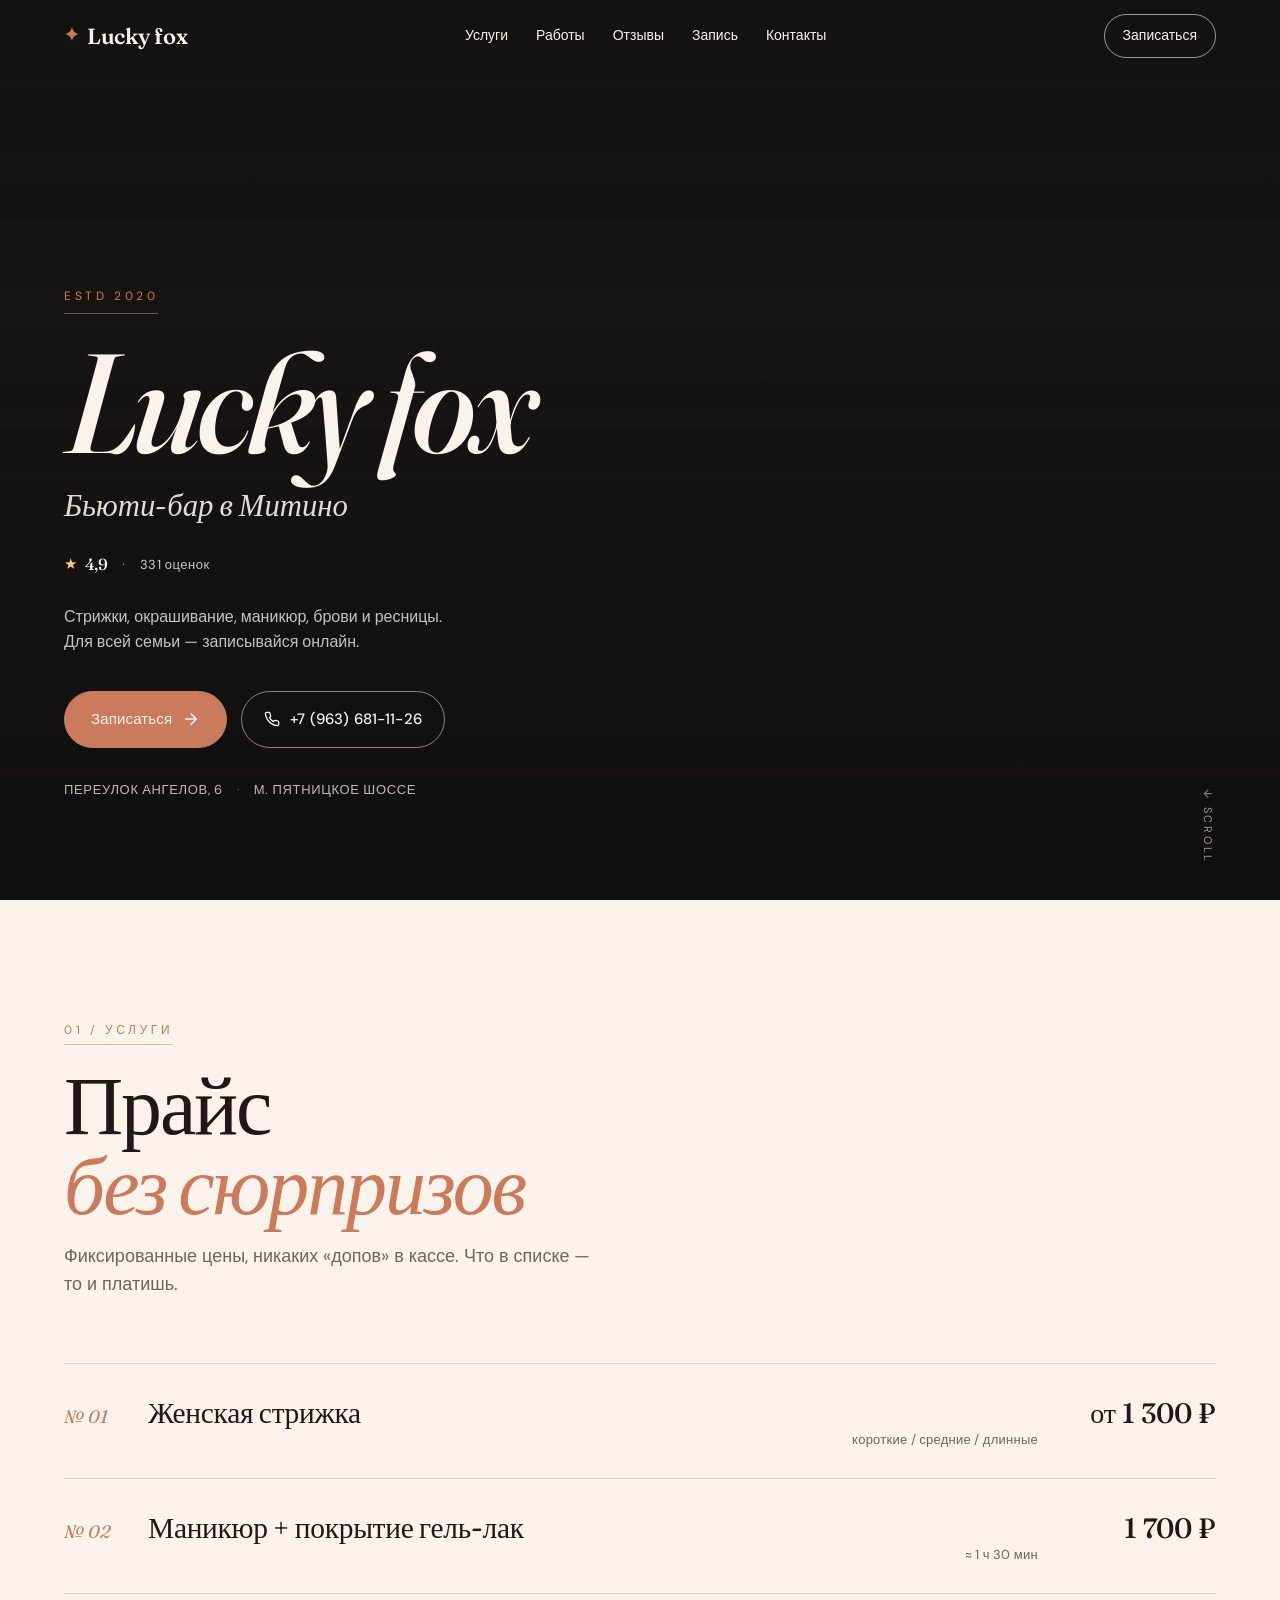
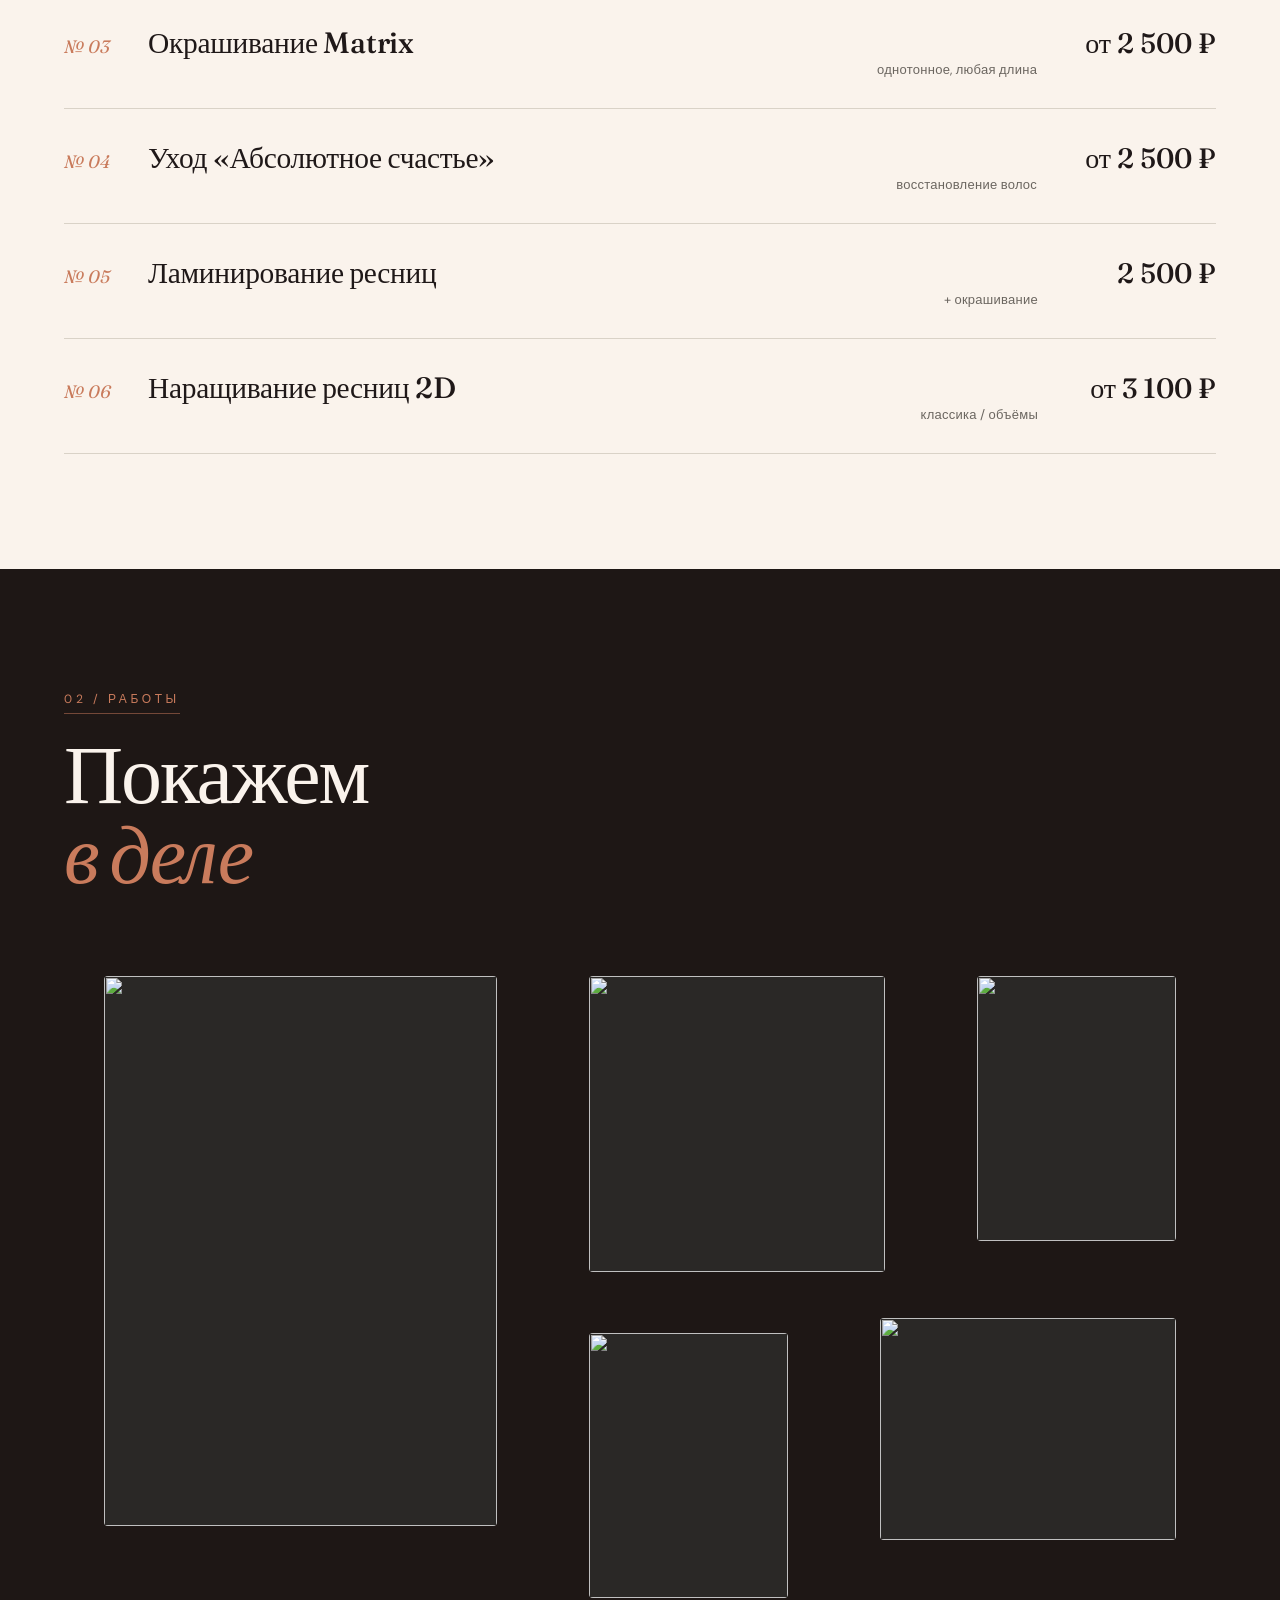
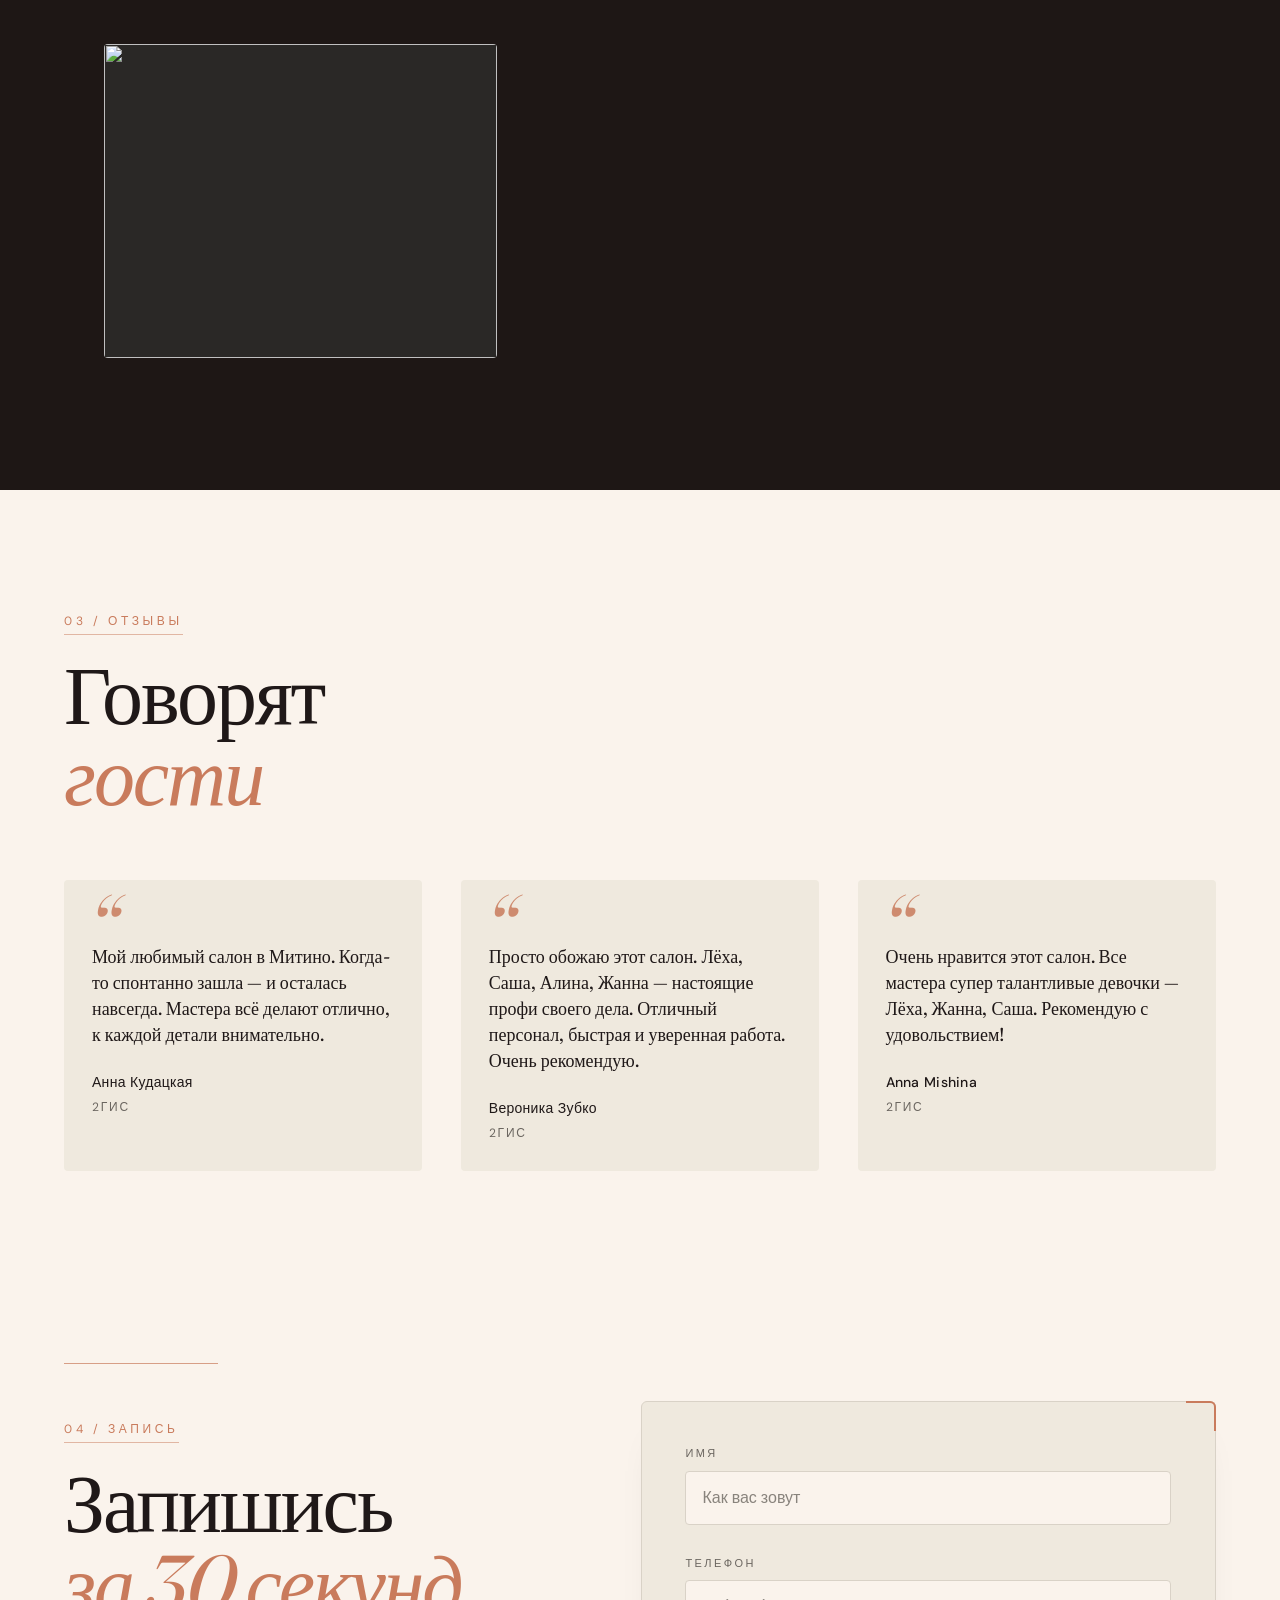
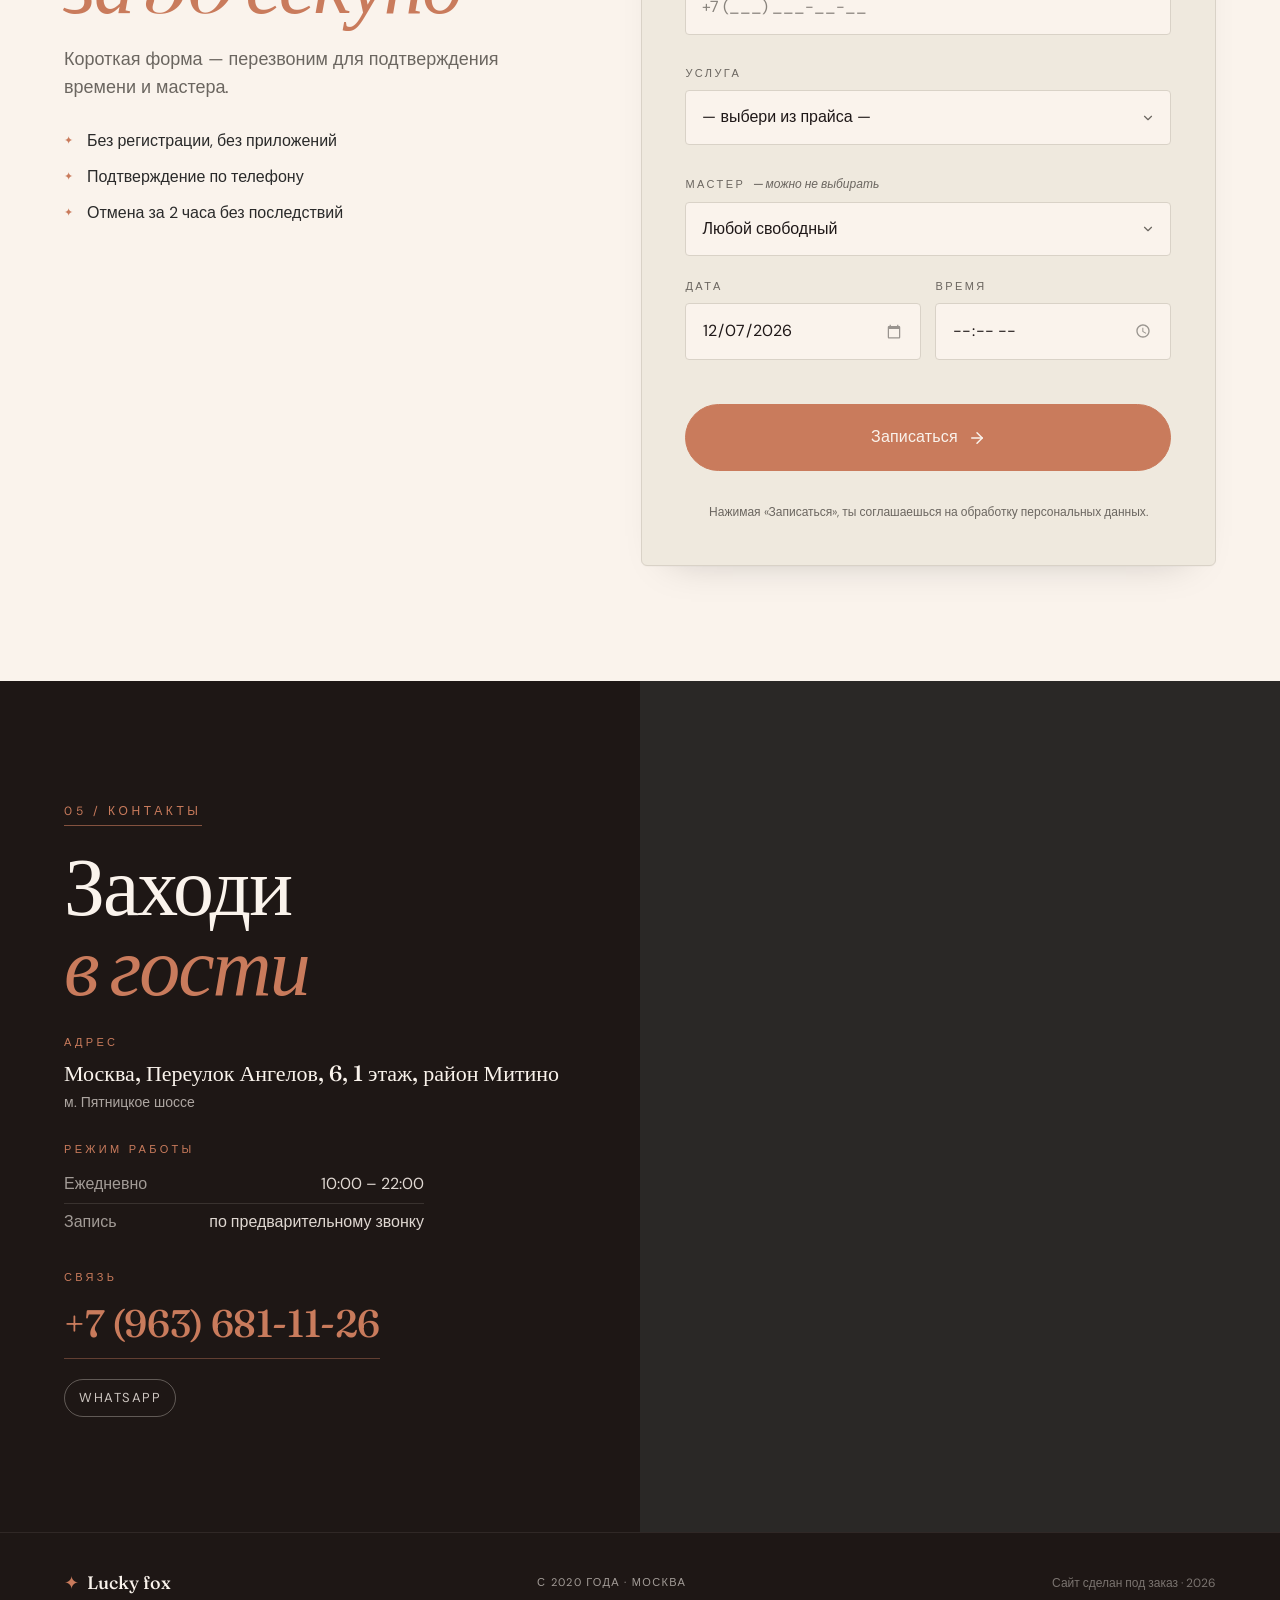
==== lucky-fox.html @ fea544dd "Fix iOS: equal date/time field height (min-height 52px); pulse glow breathes (smaller scale + vertic" ====
<!DOCTYPE html>
<html lang="ru">
<head>
  <meta charset="UTF-8" />
  <meta name="viewport" content="width=device-width, initial-scale=1, viewport-fit=cover" />
  <title data-bind="title">Барбершоп</title>
  <meta name="description" content="" data-bind="meta_description" />
  <meta name="theme-color" content="#1E1715" />

  <link rel="preconnect" href="https://fonts.googleapis.com" />
  <link rel="preconnect" href="https://fonts.gstatic.com" crossorigin />
  <link
    href="https://fonts.googleapis.com/css2?family=Fraunces:opsz,wght@9..144,400;9..144,500;9..144,600;9..144,700&family=DM+Sans:opsz,wght@9..40,400;9..40,500;9..40,600&display=swap"
    rel="stylesheet"
  />
  <style>
/* ============================================================
   ТОПОР · Барбершоп — Editorial Minimalism
   Шрифты: Fraunces (display, variable serif) + DM Sans (body)
   Все настраиваемые значения — в :root и инжектятся из config.js
   ============================================================ */

:root {
  /* Цвета (переопределяются из config.js через JS) */
  --accent: #B8835A;
  --accent-dark: #8E5F3E;
  --ink: #0F0F0F;
  --ink-soft: #2A2A2A;
  --muted: #6B6660;
  --line: #D9D2C7;
  --paper: #F5F1EB;
  --paper-soft: #EFE9DE;
  --paper-dark: #1A1A1A;
  --paper-dark-soft: #2A2826;

  /* Типографика — расширенный fallback, если Fraunces не загрузится (например, на iOS) */
  --display: "Fraunces", "Iowan Old Style", "Cormorant Garamond", "Hoefler Text", "Georgia", "Times New Roman", serif;
  --body: "DM Sans", -apple-system, BlinkMacSystemFont, "Segoe UI", sans-serif;

  /* Ритм */
  --section-px: clamp(20px, 5vw, 96px);
  --section-py: clamp(64px, 9vw, 140px);
  --max-w: 1320px;
}

* { box-sizing: border-box; }
html { scroll-behavior: smooth; }
body {
  margin: 0;
  font-family: var(--body);
  font-size: 17px;
  line-height: 1.55;
  color: var(--ink);
  /* Тёмный фон под всем сайтом — чтобы iOS safe-area сверху/снизу не была белой */
  background: var(--paper-dark);
  -webkit-font-smoothing: antialiased;
  text-rendering: optimizeLegibility;
}
img { max-width: 100%; display: block; }
a { color: inherit; text-decoration: none; }
button { font: inherit; cursor: pointer; }

/* ===== TOPBAR ===== */
.topbar {
  position: fixed; top: 0; left: 0; right: 0; z-index: 50;
  padding-top: max(14px, env(safe-area-inset-top));
  padding-bottom: 14px;
  padding-left: var(--section-px); padding-right: var(--section-px);
  display: flex; align-items: center; justify-content: space-between;
  /* Прозрачный над hero — фон появляется только при скролле */
  background: transparent;
  border-bottom: 1px solid transparent;
  transition: background .25s, border-color .2s, padding .2s, backdrop-filter .25s;
}
.topbar.is-scrolled {
  background: color-mix(in srgb, var(--paper) 92%, transparent);
  backdrop-filter: blur(12px);
  -webkit-backdrop-filter: blur(12px);
  border-bottom-color: var(--line);
  padding-top: max(10px, env(safe-area-inset-top));
  padding-bottom: 10px;
}
/* Над hero (когда topbar прозрачный) текст белый, чтобы читался на фото */
.topbar:not(.is-scrolled) .topbar__brand,
.topbar:not(.is-scrolled) .topbar__nav a { color: var(--paper); }
.topbar:not(.is-scrolled) .topbar__cta {
  color: var(--paper);
  border-color: color-mix(in srgb, var(--paper) 60%, transparent);
}
.topbar:not(.is-scrolled) .topbar__cta:hover {
  background: var(--paper); color: var(--ink); border-color: var(--paper);
}
.topbar__brand {
  display: inline-flex; align-items: center; gap: 8px;
  font-family: var(--display); font-weight: 600; font-size: 22px;
  letter-spacing: -.01em;
}
.topbar__mark { color: var(--accent); font-size: 18px; transform: translateY(-1px); }
.topbar__nav { display: flex; gap: 28px; font-size: 14px; }
.topbar__nav a {
  position: relative; padding: 6px 0;
  color: var(--ink-soft); transition: color .15s;
}
.topbar__nav a:hover { color: var(--accent); }
.topbar__cta {
  padding: 10px 18px;
  border: 1px solid var(--ink);
  border-radius: 999px;
  font-size: 14px; font-weight: 500;
  transition: background .15s, color .15s;
}
.topbar__cta:hover { background: var(--ink); color: var(--paper); }

@media (max-width: 820px) {
  .topbar { padding: 10px 16px; }
  .topbar__nav { display: none; }
  .topbar__brand { font-size: 18px; }
  .topbar__cta { padding: 8px 14px; font-size: 13px; }
}

/* ===== HERO ===== */
.hero {
  position: relative; min-height: 100vh;
  display: flex; align-items: flex-end;
  padding: 120px var(--section-px) clamp(60px, 8vw, 100px);
  color: var(--paper); overflow: hidden;
}
.hero__media {
  position: absolute; inset: 0;
  background-size: cover; background-position: center;
  transform: scale(1.05);
  animation: heroZoom 18s ease-out forwards;
}
@keyframes heroZoom { to { transform: scale(1); } }
.hero__veil {
  position: absolute; inset: 0;
  background: linear-gradient(
    180deg,
    rgba(15,15,15,.62) 0%,
    rgba(15,15,15,.42) 35%,
    rgba(15,15,15,.95) 100%
  );
}
.hero__inner {
  position: relative;
  max-width: 880px;
  width: 100%;
}
.hero__est {
  display: inline-block;
  font-size: 12px; letter-spacing: .3em; text-transform: uppercase;
  color: var(--accent);
  padding-bottom: 8px;
  border-bottom: 1px solid color-mix(in srgb, var(--accent) 60%, transparent);
  margin-bottom: 24px;
  animation: fadeUp .8s .1s both;
}
.hero__title {
  font-family: var(--display);
  font-weight: 500;
  font-size: clamp(56px, 11vw, 168px);
  line-height: .92;
  letter-spacing: -.035em;
  margin: 0 0 18px;
  animation: fadeUp .9s .25s both;
}
.hero__title-name { font-style: italic; }
.hero__tagline {
  font-family: var(--display);
  font-size: clamp(22px, 2.4vw, 32px);
  font-weight: 400;
  font-style: italic;
  margin: 0 0 28px;
  line-height: 1.25;
  max-width: 660px;
  color: color-mix(in srgb, var(--paper) 90%, transparent);
  animation: fadeUp .9s .4s both;
}
.hero__trust {
  display: flex; flex-wrap: wrap; align-items: center;
  gap: 14px;
  margin: 0 0 28px;
  font-size: 13px;
  letter-spacing: .04em;
  color: color-mix(in srgb, var(--paper) 80%, transparent);
  animation: fadeUp .9s .5s both;
}
.hero__trust:empty { display: none; }
.hero__trust-rating {
  display: inline-flex; align-items: center; gap: 7px;
  color: var(--paper);
}
.hero__trust-star { color: #F5C76E; font-size: 15px; line-height: 1; }
.hero__trust-rating strong {
  font-family: var(--display); font-weight: 500;
  font-size: 16px; letter-spacing: -.01em;
}
.hero__trust-sep {
  color: color-mix(in srgb, var(--accent) 75%, var(--paper));
  font-size: 14px;
  opacity: .8;
  user-select: none;
}
.hero__trust-award {
  display: inline-flex; align-items: center; gap: 6px;
  font-style: italic;
  color: color-mix(in srgb, var(--accent) 80%, var(--paper));
}
.hero__trust-award::before {
  content: "✦";
  color: var(--accent);
  font-size: 10px;
  font-style: normal;
}
.hero__offer {
  font-size: 16px;
  max-width: 540px;
  margin: 0 0 36px;
  white-space: pre-line;
  color: color-mix(in srgb, var(--paper) 78%, transparent);
  animation: fadeUp .9s .55s both;
}
.hero__cta-row {
  display: flex; flex-wrap: wrap; gap: 14px;
  margin-bottom: 32px;
  animation: fadeUp .9s .7s both;
}
.hero__address {
  font-size: 13px;
  letter-spacing: .05em;
  text-transform: uppercase;
  color: color-mix(in srgb, var(--paper) 75%, transparent);
  animation: fadeUp .9s .85s both;
}
.hero__address .dot { margin: 0 10px; opacity: .5; }
.hero__scroll {
  position: absolute;
  right: var(--section-px); bottom: clamp(20px, 4vw, 36px);
  font-size: 11px; letter-spacing: .25em; text-transform: uppercase;
  color: color-mix(in srgb, var(--paper) 60%, transparent);
  writing-mode: vertical-rl;
  animation: fadeUp 1s 1s both, bounce 2.6s 2s ease-in-out infinite;
}
@keyframes fadeUp { from { opacity: 0; transform: translateY(24px); } to { opacity: 1; transform: none; } }
@keyframes bounce { 0%, 100% { transform: translateY(0); } 50% { transform: translateY(8px); } }

@media (max-width: 600px) {
  .hero { min-height: 94vh; padding-bottom: 80px; }
  .hero__scroll { display: none; }
  .hero__address { font-size: 12px; }
  .hero__cta-row { width: 100%; }
}

/* ===== BUTTONS ===== */
.btn {
  display: inline-flex; align-items: center; gap: 10px;
  padding: 16px 26px;
  border-radius: 999px;
  font-size: 15px; font-weight: 500;
  letter-spacing: .01em;
  transition: transform .15s, background .15s, color .15s, border-color .15s;
}
.btn:active { transform: translateY(1px); }
.btn--solid {
  background: var(--accent); color: var(--paper);
  border: 1px solid var(--accent);
}
.btn--solid:hover { background: var(--accent-dark); border-color: var(--accent-dark); }
.btn--solid .btn__phone {
  font-family: var(--display); font-weight: 500; font-size: 16px;
  opacity: .85;
}
.btn--ghost {
  background: transparent; color: var(--paper);
  border: 1px solid color-mix(in srgb, var(--paper) 50%, transparent);
}
.btn--ghost:hover {
  border-color: var(--paper);
  background: color-mix(in srgb, var(--paper) 10%, transparent);
}
.btn--ghost-dark {
  background: transparent; color: var(--ink);
  border: 1px solid var(--ink);
}
.btn--ghost-dark:hover { background: var(--ink); color: var(--paper); }
.btn--with-arrow .btn__arrow { transition: transform .25s cubic-bezier(.5,.05,.2,1); }
.btn--with-arrow:hover .btn__arrow { transform: translateX(4px); }
.btn--with-icon { padding: 14px 22px; }
.btn--book {
  padding: 20px 32px;
  font-size: 16px;
  width: 100%;
  justify-content: center;
}
.btn--book .btn__spinner { display: none; animation: spin 1s linear infinite; }
.btn--book.is-loading { pointer-events: none; opacity: .85; }
.btn--book.is-loading .btn__label,
.btn--book.is-loading .btn__arrow { display: none; }
.btn--book.is-loading .btn__spinner { display: inline-block; }
@keyframes spin { to { transform: rotate(360deg); } }

/* ===== SECTIONS ===== */
.section {
  padding: var(--section-py) var(--section-px);
  position: relative;
}
.section--paper { background: var(--paper); color: var(--ink); }
.section--dark { background: var(--paper-dark); color: var(--paper); }
.section__head { max-width: var(--max-w); margin: 0 auto clamp(40px, 5vw, 72px); }
.section__head--inverse { color: var(--paper); }
.eyebrow {
  display: inline-block;
  font-size: 12px; letter-spacing: .3em; text-transform: uppercase;
  color: var(--accent); margin-bottom: 20px;
  padding-bottom: 4px;
  border-bottom: 1px solid color-mix(in srgb, var(--accent) 50%, transparent);
}
.eyebrow--inverse { color: var(--accent); border-bottom-color: color-mix(in srgb, var(--accent) 60%, transparent); }
.section__title {
  font-family: var(--display);
  font-weight: 500;
  font-size: clamp(42px, 6.4vw, 96px);
  line-height: .98;
  letter-spacing: -.025em;
  margin: 0 0 18px;
  max-width: 900px;
}
.section__title em { font-style: italic; color: var(--accent); font-weight: 400; }
.section__title--inverse em { color: var(--accent); }
.section__lede {
  font-size: 18px;
  max-width: 540px;
  color: var(--muted);
  margin: 0;
}

/* ===== SERVICES ===== */
.services {
  list-style: none; padding: 0; margin: 0 auto;
  max-width: var(--max-w);
  border-top: 1px solid var(--line);
}
.services__item {
  display: grid;
  grid-template-columns: 60px 1fr auto auto;
  gap: 24px;
  align-items: baseline;
  padding: 28px 0;
  border-bottom: 1px solid var(--line);
  transition: padding .25s, background .25s;
}
.services__item:hover { padding-left: 12px; padding-right: 12px; background: var(--paper-soft); }
.services__num {
  font-family: var(--display);
  font-style: italic;
  font-size: 18px;
  color: var(--accent);
}
.services__title {
  font-family: var(--display);
  font-size: clamp(22px, 2.3vw, 30px);
  font-weight: 500;
  letter-spacing: -.01em;
  line-height: 1.15;
}
.services__note {
  font-size: 13px;
  color: var(--muted);
  letter-spacing: .02em;
  text-align: right;
}
.services__price {
  font-family: var(--display);
  font-size: clamp(20px, 2.2vw, 28px);
  font-weight: 500;
  color: var(--ink);
  white-space: nowrap;
  min-width: 130px;
  text-align: right;
}

@media (max-width: 700px) {
  .services__item {
    grid-template-columns: 32px 1fr;
    gap: 12px;
    padding: 22px 0;
  }
  .services__item:hover { padding-left: 0; padding-right: 0; background: transparent; }
  .services__title { font-size: 19px; grid-column: 2; }
  .services__num { font-size: 14px; align-self: start; padding-top: 4px; }
  .services__price { grid-column: 2; text-align: left; font-size: 18px; min-width: 0; margin-top: 4px; }
  .services__note { grid-column: 2; text-align: left; }
}

/* ===== GALLERY ===== */
.gallery {
  max-width: var(--max-w); margin: 0 auto;
  display: grid;
  grid-template-columns: repeat(12, 1fr);
  gap: 12px;
  align-items: start;
}
.gallery__item {
  position: relative;
  overflow: hidden;
  border-radius: 4px;
  background: var(--paper-dark-soft);
  aspect-ratio: 4 / 5;
}
/* Асимметричный паттерн для первых 6: */
.gallery__item:nth-child(1) { grid-column: span 5; grid-row: span 2; aspect-ratio: 5 / 7; }
.gallery__item:nth-child(2) { grid-column: span 4; aspect-ratio: 1 / 1; }
.gallery__item:nth-child(3) { grid-column: span 3; aspect-ratio: 3 / 4; }
.gallery__item:nth-child(4) { grid-column: span 3; aspect-ratio: 3 / 4; margin-top: 32px; }
.gallery__item:nth-child(5) { grid-column: span 4; aspect-ratio: 4 / 3; }
.gallery__item:nth-child(6) { grid-column: span 5; aspect-ratio: 5 / 4; }
.gallery__item:nth-child(n+7) { grid-column: span 4; }
.gallery__img {
  width: 100%; height: 100%;
  object-fit: cover;
  transition: transform .8s cubic-bezier(.16,.84,.44,1);
  filter: saturate(.92);
}
.gallery__item:hover .gallery__img { transform: scale(1.04); }
@media (max-width: 820px) {
  .gallery { grid-template-columns: repeat(2, 1fr); gap: 10px; }
  .gallery__item,
  .gallery__item:nth-child(n+7) { grid-column: span 1; grid-row: auto; margin-top: 0; aspect-ratio: 4 / 5; }
  /* Намеренный «масонри-ритм» — разные пропорции и небольшие сдвиги, чтобы плитка не была линейкой */
  .gallery__item:nth-child(1) { grid-column: 1 / -1; aspect-ratio: 5 / 4; }
  .gallery__item:nth-child(2) { aspect-ratio: 3 / 4; }
  .gallery__item:nth-child(3) { aspect-ratio: 1 / 1; margin-top: 24px; }
  .gallery__item:nth-child(4) { aspect-ratio: 5 / 6; }
  .gallery__item:nth-child(5) { aspect-ratio: 4 / 5; margin-top: 18px; }
  .gallery__item:nth-child(6) { aspect-ratio: 3 / 4; }
}

/* ===== REVIEWS ===== */
.reviews {
  max-width: var(--max-w); margin: 0 auto;
  display: grid;
  grid-template-columns: repeat(3, 1fr);
  gap: clamp(20px, 3vw, 48px);
}
.review {
  position: relative;
  padding: 32px 28px 28px;
  background: var(--paper-soft);
  border-radius: 4px;
}
.review__mark {
  font-family: var(--display);
  font-style: italic;
  font-size: 92px;
  color: var(--accent);
  line-height: .5;
  position: absolute;
  top: 28px; left: 22px;
  opacity: .85;
}
.review__text {
  font-family: var(--display);
  font-size: 18px;
  font-weight: 400;
  line-height: 1.45;
  color: var(--ink);
  margin: 32px 0 24px;
  position: relative;
}
.review__author {
  font-size: 14px;
  font-weight: 500;
  letter-spacing: .02em;
}
.review__source {
  font-size: 12px;
  letter-spacing: .15em;
  text-transform: uppercase;
  color: var(--muted);
  margin-top: 4px;
}
@media (max-width: 820px) { .reviews { grid-template-columns: 1fr; } }

/* ===== MASTERS ===== */
.masters {
  max-width: var(--max-w); margin: 0 auto;
  display: grid;
  grid-template-columns: repeat(3, 1fr);
  gap: clamp(20px, 3vw, 56px);
}
.master__photo-wrap {
  aspect-ratio: 3 / 4;
  overflow: hidden;
  margin-bottom: 18px;
  background: var(--paper-soft);
  border-radius: 4px;
}
.master__photo {
  width: 100%; height: 100%; object-fit: cover;
  filter: grayscale(.15) saturate(.95);
  transition: transform .8s cubic-bezier(.16,.84,.44,1), filter .4s;
}
.master:hover .master__photo { transform: scale(1.03); filter: grayscale(0) saturate(1); }
.master__name {
  font-family: var(--display);
  font-size: 24px; font-weight: 500;
  letter-spacing: -.01em;
  margin: 0 0 4px;
}
.master__role {
  font-size: 13px;
  letter-spacing: .12em;
  text-transform: uppercase;
  color: var(--muted);
}
@media (max-width: 820px) { .masters { grid-template-columns: repeat(2, 1fr); } }
@media (max-width: 480px) { .masters { grid-template-columns: 1fr; } }

/* ===== CONTACTS ===== */
.section--contacts { padding: 0; }
.contacts {
  display: grid;
  grid-template-columns: 1fr 1fr;
  min-height: 640px;
}
.contacts__col--info {
  padding: var(--section-py) var(--section-px);
}
.contacts__col--map {
  background: var(--paper-dark-soft);
  position: relative;
  min-height: 480px;
}
.contacts__block { margin-top: 28px; }
.contacts__label {
  font-size: 11px; letter-spacing: .3em; text-transform: uppercase;
  color: var(--accent); margin-bottom: 8px;
}
.contacts__value {
  font-family: var(--display);
  font-size: 22px; font-weight: 500;
  line-height: 1.3;
  color: var(--paper);
}
.contacts__sub { font-size: 14px; color: color-mix(in srgb, var(--paper) 65%, transparent); margin-top: 4px; }
.contacts__phone {
  display: inline-block;
  font-family: var(--display);
  font-size: clamp(28px, 3vw, 40px);
  font-weight: 500;
  color: var(--accent);
  letter-spacing: -.01em;
  border-bottom: 1px solid color-mix(in srgb, var(--accent) 40%, transparent);
  padding-bottom: 4px;
  transition: color .15s, border-color .15s;
}
.contacts__phone:hover { color: var(--paper); border-color: var(--paper); }
.contacts__socials { display: flex; gap: 16px; margin-top: 20px; }
.contacts__socials a {
  font-size: 13px;
  letter-spacing: .12em;
  text-transform: uppercase;
  color: color-mix(in srgb, var(--paper) 80%, transparent);
  padding: 8px 14px;
  border: 1px solid color-mix(in srgb, var(--paper) 30%, transparent);
  border-radius: 999px;
  transition: border-color .15s, color .15s;
}
.contacts__socials a:hover { color: var(--paper); border-color: var(--paper); }
.hours { list-style: none; padding: 0; margin: 0; }
.hours li {
  display: flex; justify-content: space-between;
  padding: 6px 0;
  font-size: 16px;
  color: color-mix(in srgb, var(--paper) 88%, transparent);
  border-bottom: 1px solid color-mix(in srgb, var(--paper) 12%, transparent);
  max-width: 360px;
}
.hours li:last-child { border-bottom: none; }
.hours span:first-child { color: color-mix(in srgb, var(--paper) 60%, transparent); }

.map { width: 100%; height: 100%; min-height: 480px; }
.map iframe { width: 100%; height: 100%; border: 0; display: block; }

@media (max-width: 900px) {
  .contacts { grid-template-columns: 1fr; }
  .contacts__col--map { min-height: 340px; order: 2; }
  .map { min-height: 340px; }
}

/* ===== FOOTER ===== */
.footer {
  padding: 36px var(--section-px);
  background: var(--paper-dark);
  color: color-mix(in srgb, var(--paper) 60%, transparent);
  display: flex; flex-wrap: wrap; align-items: center; justify-content: space-between;
  gap: 16px;
  font-size: 13px;
  border-top: 1px solid color-mix(in srgb, var(--paper) 8%, transparent);
}
.footer__brand {
  font-family: var(--display);
  font-size: 18px; font-weight: 500;
  color: var(--paper);
  display: inline-flex; gap: 8px;
}
.footer__mark { color: var(--accent); }
.footer__est { letter-spacing: .12em; text-transform: uppercase; font-size: 11px; }
.footer__signature { font-size: 12px; opacity: .7; }

/* ============================================================
   ===== SECTION: BOOKING (форма записи) ======================
   ============================================================ */
.section--booking { background: var(--paper); position: relative; }
.section--booking::before {
  /* Тонкая декоративная линия сверху, отделяющая от мастеров */
  content: "";
  display: block;
  height: 1px;
  width: clamp(80px, 12vw, 160px);
  background: var(--accent);
  position: absolute;
  top: clamp(40px, 6vw, 80px);
  left: var(--section-px);
  opacity: .7;
}

.booking {
  max-width: var(--max-w);
  margin: 0 auto;
  display: grid;
  grid-template-columns: 1fr 1.15fr;
  gap: clamp(40px, 6vw, 96px);
  align-items: start;
  position: relative;
}

.booking__head { padding-top: clamp(8px, 1vw, 16px); }
.booking__head .eyebrow { margin-bottom: 20px; }
.booking__head .section__title { margin-bottom: 22px; }
.booking__head .section__lede { margin-bottom: 28px; }

.booking__points {
  list-style: none; padding: 0; margin: 0;
  display: flex; flex-direction: column;
  gap: 14px;
}
.booking__points li {
  display: flex; align-items: baseline;
  gap: 14px;
  font-size: 16px;
  color: var(--ink-soft);
  line-height: 1.4;
}
.booking__bullet {
  color: var(--accent);
  font-size: 11px;
  transform: translateY(-2px);
}

/* ===== Карточка формы ===== */
.booking__form {
  background: var(--paper-soft);
  border: 1px solid var(--line);
  border-radius: 6px;
  padding: clamp(28px, 3.4vw, 48px);
  display: flex; flex-direction: column;
  gap: 22px;
  position: relative;
  box-shadow: 0 1px 0 rgba(0,0,0,.02), 0 20px 40px -30px rgba(15,15,15,.25);
}
.booking__form[hidden], .booking__success[hidden] { display: none !important; }
/* декоративный «угол» в верхнем правом — едва заметный editorial-штрих */
.booking__form::before {
  content: "";
  position: absolute;
  top: -1px; right: -1px;
  width: 28px; height: 28px;
  border-top: 2px solid var(--accent);
  border-right: 2px solid var(--accent);
  border-top-right-radius: 6px;
  pointer-events: none;
}

/* ===== Поля ===== */
.field { display: flex; flex-direction: column; gap: 8px; }
.field__label {
  font-size: 11px;
  letter-spacing: .22em;
  text-transform: uppercase;
  color: var(--muted);
  font-weight: 500;
}
.field__opt {
  text-transform: none;
  letter-spacing: 0;
  font-style: italic;
  color: var(--muted);
  font-size: 12px;
  margin-left: 2px;
}
.field__input {
  font: inherit;
  font-family: var(--body);
  font-size: 16px;
  color: var(--ink);
  background: var(--paper);
  border: 1px solid var(--line);
  border-radius: 4px;
  padding: 14px 16px;
  width: 100%;
  /* Фикс iOS Safari: пустой <input type="time"> схлопывается по высоте,
     из-за чего ячейки «Дата» и «Время» оказываются разной высоты.
     Жёстко уравниваем. */
  min-height: 52px;
  outline: none;
  transition: border-color .15s, background .15s, box-shadow .15s;
  -webkit-appearance: none;
  appearance: none;
}
.field__input::placeholder { color: color-mix(in srgb, var(--muted) 80%, transparent); }
.field__input:hover { border-color: color-mix(in srgb, var(--accent) 50%, var(--line)); }
.field__input:focus {
  border-color: var(--accent);
  background: var(--paper);
  box-shadow: 0 0 0 3px color-mix(in srgb, var(--accent) 18%, transparent);
}
.field--invalid .field__input { border-color: #B84A4A; background: #FBF3F3; }
.field--invalid .field__input:focus { box-shadow: 0 0 0 3px rgba(184,74,74,.15); }
.field__error {
  font-size: 12px;
  color: #B84A4A;
  letter-spacing: .01em;
  min-height: 0;
  opacity: 0;
  transition: opacity .15s;
}
.field--invalid .field__error { opacity: 1; }

/* select wrapper с кастомной стрелкой */
.field__select-wrap { position: relative; }
.field__select {
  padding-right: 42px;
  cursor: pointer;
  background: var(--paper);
}
.field__select-caret {
  position: absolute;
  right: 16px; top: 50%;
  transform: translateY(-50%);
  pointer-events: none;
  color: var(--muted);
}

/* Дата/время — две колонки */
.field-row {
  display: grid;
  grid-template-columns: 1fr 1fr;
  gap: 14px;
}
/* native date/time picker — иконка контрастнее */
input[type="date"]::-webkit-calendar-picker-indicator,
input[type="time"]::-webkit-calendar-picker-indicator {
  opacity: .55;
  cursor: pointer;
  filter: invert(28%) sepia(8%) saturate(280%) hue-rotate(2deg);
}
input[type="date"]:hover::-webkit-calendar-picker-indicator,
input[type="time"]:hover::-webkit-calendar-picker-indicator { opacity: 1; }

/* CTA подача — pulse-эффект, привлекает внимание без агрессии.
   Запас по вертикали (margin) — чтобы свечение не упиралось в края формы. */
.btn--book {
  margin-top: 14px;
  margin-bottom: 10px;
  position: relative;
}
.btn--book::after {
  content: "";
  position: absolute;
  inset: 0;
  border-radius: 999px;
  border: 2px solid var(--accent);
  opacity: 0;
  animation: btnPulse 3.2s ease-out 1s infinite;
  pointer-events: none;
}
@keyframes btnPulse {
  0%   { opacity: .55; transform: scale(1); }
  70%  { opacity: 0;   transform: scale(1.05); }
  100% { opacity: 0;   transform: scale(1.05); }
}
.btn--book.is-loading::after,
.btn--book:hover::after { display: none; }

.booking__legal {
  font-size: 12px;
  color: var(--muted);
  margin: 0;
  text-align: center;
  line-height: 1.5;
}

/* ===== Success state ===== */
.booking__success {
  background: var(--paper-soft);
  border: 1px solid var(--line);
  border-radius: 6px;
  padding: clamp(48px, 6vw, 84px) clamp(28px, 4vw, 56px);
  text-align: center;
  position: relative;
  animation: successIn .6s cubic-bezier(.16,.84,.44,1);
}
.booking__success::before {
  content: "";
  position: absolute;
  top: -1px; right: -1px;
  width: 40px; height: 40px;
  border-top: 2px solid var(--accent);
  border-right: 2px solid var(--accent);
  border-top-right-radius: 6px;
}
@keyframes successIn { from { opacity: 0; transform: translateY(8px); } to { opacity: 1; transform: none; } }
.booking__success-mark {
  display: inline-block;
  font-size: 32px;
  color: var(--accent);
  margin-bottom: 18px;
  animation: markIn .8s .2s both cubic-bezier(.16,.84,.44,1);
}
@keyframes markIn { from { opacity: 0; transform: scale(.5) rotate(-12deg); } to { opacity: 1; transform: none; } }
.booking__success-title {
  font-family: var(--display);
  font-weight: 500;
  font-size: clamp(36px, 5vw, 64px);
  line-height: 1;
  letter-spacing: -.025em;
  margin: 0 0 16px;
  color: var(--ink);
}
.booking__success-title em { font-style: italic; color: var(--accent); font-weight: 400; }
.booking__success-lede {
  font-size: 17px;
  color: var(--ink-soft);
  max-width: 460px;
  margin: 0 auto 32px;
  line-height: 1.55;
}
.booking__success-actions {
  display: flex; flex-direction: column;
  align-items: center; gap: 14px;
}
.booking__again {
  background: none; border: 0;
  color: var(--muted);
  font-size: 13px;
  font-style: italic;
  text-decoration: underline;
  text-underline-offset: 3px;
  text-decoration-thickness: 1px;
  cursor: pointer;
  padding: 4px 8px;
}
.booking__again:hover { color: var(--ink); }

/* ===== Mobile layout ===== */
@media (max-width: 900px) {
  .booking { grid-template-columns: 1fr; gap: 36px; }
  .booking__head .section__title { font-size: clamp(40px, 9vw, 64px); }
  .field-row { grid-template-columns: 1fr 1fr; gap: 10px; }
  .booking__form { padding: 24px; }
  .field__input { font-size: 16px; padding: 13px 14px; } /* 16px чтобы iOS не зумил */
}
@media (max-width: 420px) {
  .field-row { grid-template-columns: 1fr; }
}

/* ===== FAB (плавающая кнопка записи) ===== */
.fab {
  position: fixed; right: 16px; bottom: 16px;
  z-index: 60;
  display: none;
  align-items: center; gap: 10px;
  padding: 14px 18px;
  background: var(--accent);
  color: var(--paper);
  border-radius: 999px;
  box-shadow: 0 10px 30px rgba(184, 131, 90, .35), 0 4px 10px rgba(0,0,0,.15);
  font-family: var(--display);
  font-weight: 500;
  font-size: 15px;
  transition: transform .15s, background .15s;
  padding-bottom: max(14px, env(safe-area-inset-bottom));
}
.fab:active { transform: scale(.97); background: var(--accent-dark); }
@media (max-width: 900px) {
  .fab { display: inline-flex; }
}

</style>
</head>
<body>
  <!-- Шапка (мини, прилипает к верху) -->
  <header class="topbar" id="topbar">
    <a class="topbar__brand" href="#top">
      <span class="topbar__mark">✦</span>
      <span data-bind="name">—</span>
    </a>
    <nav class="topbar__nav">
      <a href="#services">Услуги</a>
      <a href="#gallery">Работы</a>
      <a href="#reviews">Отзывы</a>
      <a href="#masters">Мастера</a>
      <a href="#booking">Запись</a>
      <a href="#contacts">Контакты</a>
    </nav>
    <a class="topbar__cta" href="#booking">Записаться</a>
  </header>

  <!-- HERO -->
  <section class="hero" id="top">
    <div class="hero__media" data-bind-style="backgroundImage:hero_image_css"></div>
    <div class="hero__veil"></div>
    <div class="hero__inner">
      <div class="hero__est">
        ESTD <span data-bind="est_year">—</span>
      </div>
      <h1 class="hero__title">
        <span class="hero__title-name" data-bind="name">—</span>
      </h1>
      <p class="hero__tagline" data-bind="tagline">—</p>
      <div class="hero__trust" id="hero-trust"><!-- наполняется из config.trust --></div>
      <p class="hero__offer" data-bind="offer">—</p>
      <div class="hero__cta-row">
        <a class="btn btn--solid btn--with-arrow" href="#booking">
          <span>Записаться</span>
          <svg class="btn__arrow" viewBox="0 0 24 24" width="18" height="18" fill="none" stroke="currentColor" stroke-width="2" stroke-linecap="round" stroke-linejoin="round" aria-hidden="true"><line x1="5" y1="12" x2="19" y2="12"/><polyline points="12 5 19 12 12 19"/></svg>
        </a>
        <a class="btn btn--ghost btn--with-icon" data-bind-attr="href:phone_tel">
          <svg viewBox="0 0 24 24" width="16" height="16" fill="none" stroke="currentColor" stroke-width="2" stroke-linecap="round" stroke-linejoin="round" aria-hidden="true"><path d="M22 16.92v3a2 2 0 0 1-2.18 2 19.79 19.79 0 0 1-8.63-3.07 19.5 19.5 0 0 1-6-6 19.79 19.79 0 0 1-3.07-8.67A2 2 0 0 1 4.11 2h3a2 2 0 0 1 2 1.72 12.84 12.84 0 0 0 .7 2.81 2 2 0 0 1-.45 2.11L8.09 9.91a16 16 0 0 0 6 6l1.27-1.27a2 2 0 0 1 2.11-.45 12.84 12.84 0 0 0 2.81.7A2 2 0 0 1 22 16.92z"/></svg>
          <span data-bind="phone">—</span>
        </a>
      </div>
      <div class="hero__address">
        <span data-bind="address_short">—</span>
        <span class="dot">·</span>
        <span data-bind="metro">—</span>
      </div>
    </div>
    <div class="hero__scroll">↓ scroll</div>
  </section>

  <!-- УСЛУГИ -->
  <section class="section section--paper" id="services">
    <div class="section__head">
      <span class="eyebrow">01 / Услуги</span>
      <h2 class="section__title">Прайс<br /><em>без сюрпризов</em></h2>
      <p class="section__lede">
        Фиксированные цены, никаких «допов» в кассе. Что в списке — то и платишь.
      </p>
    </div>
    <ol class="services" id="services-list">
      <!-- наполняется из config.services -->
    </ol>
  </section>

  <!-- ГАЛЕРЕЯ -->
  <section class="section section--dark" id="gallery">
    <div class="section__head section__head--inverse">
      <span class="eyebrow">02 / Работы</span>
      <h2 class="section__title">Покажем<br /><em>в деле</em></h2>
    </div>
    <div class="gallery" id="gallery-grid">
      <!-- наполняется из config.gallery -->
    </div>
  </section>

  <!-- ОТЗЫВЫ -->
  <section class="section section--paper" id="reviews">
    <div class="section__head">
      <span class="eyebrow">03 / Отзывы</span>
      <h2 class="section__title">Говорят<br /><em>гости</em></h2>
    </div>
    <div class="reviews" id="reviews-list">
      <!-- наполняется из config.reviews -->
    </div>
  </section>

  <!-- МАСТЕРА -->
  <section class="section section--paper" id="masters" data-section="masters">
    <div class="section__head">
      <span class="eyebrow">04 / Команда</span>
      <h2 class="section__title">Те, кто<br /><em>работает с тобой</em></h2>
    </div>
    <div class="masters" id="masters-list">
      <!-- наполняется из config.masters -->
    </div>
  </section>

  <!-- ЗАПИСЬ -->
  <section class="section section--paper section--booking" id="booking">
    <div class="booking">
      <div class="booking__head">
        <span class="eyebrow">05 / Запись</span>
        <h2 class="section__title">Запишись<br /><em>за 30 секунд</em></h2>
        <p class="section__lede">
          Короткая форма — перезвоним для подтверждения времени и мастера.
        </p>
        <ul class="booking__points">
          <li><span class="booking__bullet">✦</span> Без регистрации, без приложений</li>
          <li><span class="booking__bullet">✦</span> Подтверждение по телефону</li>
          <li><span class="booking__bullet">✦</span> Отмена за 2 часа без последствий</li>
        </ul>
      </div>

      <form class="booking__form" id="booking-form" novalidate>
        <div class="field">
          <label class="field__label" for="b-name">Имя</label>
          <input class="field__input" id="b-name" name="name" type="text" required minlength="2" autocomplete="given-name" placeholder="Как вас зовут" />
          <div class="field__error" data-error-for="name"></div>
        </div>

        <div class="field">
          <label class="field__label" for="b-phone">Телефон</label>
          <input class="field__input" id="b-phone" name="phone" type="tel" required inputmode="tel" autocomplete="tel" placeholder="+7 (___) ___-__-__" />
          <div class="field__error" data-error-for="phone"></div>
        </div>

        <div class="field">
          <label class="field__label" for="b-service">Услуга</label>
          <div class="field__select-wrap">
            <select class="field__input field__select" id="b-service" name="service" required>
              <option value="">— выбери из прайса —</option>
            </select>
            <svg class="field__select-caret" viewBox="0 0 24 24" width="14" height="14" fill="none" stroke="currentColor" stroke-width="2" stroke-linecap="round" stroke-linejoin="round" aria-hidden="true"><polyline points="6 9 12 15 18 9"/></svg>
          </div>
          <div class="field__error" data-error-for="service"></div>
        </div>

        <div class="field">
          <label class="field__label" for="b-master">
            Мастер <span class="field__opt">— можно не выбирать</span>
          </label>
          <div class="field__select-wrap">
            <select class="field__input field__select" id="b-master" name="master">
              <option value="">Любой свободный</option>
            </select>
            <svg class="field__select-caret" viewBox="0 0 24 24" width="14" height="14" fill="none" stroke="currentColor" stroke-width="2" stroke-linecap="round" stroke-linejoin="round" aria-hidden="true"><polyline points="6 9 12 15 18 9"/></svg>
          </div>
        </div>

        <div class="field-row">
          <div class="field">
            <label class="field__label" for="b-date">Дата</label>
            <input class="field__input" id="b-date" name="date" type="date" required />
            <div class="field__error" data-error-for="date"></div>
          </div>
          <div class="field">
            <label class="field__label" for="b-time">Время</label>
            <input class="field__input" id="b-time" name="time" type="time" required step="900" />
            <div class="field__error" data-error-for="time"></div>
          </div>
        </div>

        <button class="btn btn--solid btn--book btn--with-arrow" type="submit" id="booking-submit">
          <span class="btn__label">Записаться</span>
          <svg class="btn__arrow" viewBox="0 0 24 24" width="18" height="18" fill="none" stroke="currentColor" stroke-width="2" stroke-linecap="round" stroke-linejoin="round" aria-hidden="true"><line x1="5" y1="12" x2="19" y2="12"/><polyline points="12 5 19 12 12 19"/></svg>
          <svg class="btn__spinner" viewBox="0 0 24 24" width="20" height="20" fill="none" stroke="currentColor" stroke-width="2" stroke-linecap="round" aria-hidden="true"><circle cx="12" cy="12" r="9" stroke-opacity=".25"/><path d="M21 12a9 9 0 0 0-9-9"/></svg>
        </button>

        <p class="booking__legal">
          Нажимая «Записаться», ты соглашаешься на обработку персональных данных.
        </p>
      </form>

      <!-- Success state — показывается вместо формы после успешной отправки -->
      <div class="booking__success" id="booking-success" hidden>
        <span class="booking__success-mark">✦</span>
        <h3 class="booking__success-title">Заявка<br /><em>принята</em></h3>
        <p class="booking__success-lede">
          Мы свяжемся с тобой в течение часа, чтобы подтвердить время и мастера.
        </p>
        <div class="booking__success-actions">
          <a class="btn btn--ghost-dark btn--with-icon" data-bind-attr="href:phone_tel">
            <svg viewBox="0 0 24 24" width="16" height="16" fill="none" stroke="currentColor" stroke-width="2" stroke-linecap="round" stroke-linejoin="round" aria-hidden="true"><path d="M22 16.92v3a2 2 0 0 1-2.18 2 19.79 19.79 0 0 1-8.63-3.07 19.5 19.5 0 0 1-6-6 19.79 19.79 0 0 1-3.07-8.67A2 2 0 0 1 4.11 2h3a2 2 0 0 1 2 1.72 12.84 12.84 0 0 0 .7 2.81 2 2 0 0 1-.45 2.11L8.09 9.91a16 16 0 0 0 6 6l1.27-1.27a2 2 0 0 1 2.11-.45 12.84 12.84 0 0 0 2.81.7A2 2 0 0 1 22 16.92z"/></svg>
            <span>Позвонить сейчас</span>
          </a>
          <button class="booking__again" id="booking-again" type="button">или записаться ещё раз</button>
        </div>
      </div>
    </div>
  </section>

  <!-- КОНТАКТЫ -->
  <section class="section section--dark section--contacts" id="contacts">
    <div class="contacts">
      <div class="contacts__col contacts__col--info">
        <span class="eyebrow eyebrow--inverse">06 / Контакты</span>
        <h2 class="section__title section__title--inverse">
          Заходи<br /><em>в гости</em>
        </h2>

        <div class="contacts__block">
          <div class="contacts__label">Адрес</div>
          <div class="contacts__value" data-bind="address">—</div>
          <div class="contacts__sub" data-bind="metro">—</div>
        </div>

        <div class="contacts__block">
          <div class="contacts__label">Режим работы</div>
          <ul class="hours" id="hours-list">
            <!-- наполняется из config.hours -->
          </ul>
        </div>

        <div class="contacts__block">
          <div class="contacts__label">Связь</div>
          <a class="contacts__phone" data-bind-attr="href:phone_tel">
            <span data-bind="phone">—</span>
          </a>
          <div class="contacts__socials" id="contacts-socials">
            <!-- наполняется из config.* -->
          </div>
        </div>
      </div>

      <div class="contacts__col contacts__col--map">
        <div class="map" id="map">
          <!-- iframe вставляется через script.js, если задан config.map_embed_src -->
        </div>
      </div>
    </div>
  </section>

  <!-- ФУТЕР -->
  <footer class="footer">
    <div class="footer__brand">
      <span class="footer__mark">✦</span>
      <span data-bind="name">—</span>
    </div>
    <div class="footer__est">
      С <span data-bind="est_year">—</span> года · Москва
    </div>
    <div class="footer__signature">
      Сайт сделан под заказ · <span class="footer__year" id="footer-year"></span>
    </div>
  </footer>

  <!-- Плавающая кнопка записи для мобилы -->
  <a class="fab" href="#booking" aria-label="Записаться">
    <svg viewBox="0 0 24 24" width="20" height="20" fill="none" stroke="currentColor" stroke-width="2" stroke-linecap="round" stroke-linejoin="round" aria-hidden="true">
      <rect x="3" y="4" width="18" height="18" rx="2" ry="2"/>
      <line x1="16" y1="2" x2="16" y2="6"/>
      <line x1="8" y1="2" x2="8" y2="6"/>
      <line x1="3" y1="10" x2="21" y2="10"/>
      <polyline points="9 16 11 18 15 14"/>
    </svg>
    <span class="fab__label">Записаться</span>
  </a>

  <script>
/**
 * Lucky fox, бьюти-бар в Митино.
 * 2ГИС:    https://2gis.ru/moscow/firm/70000001064942504
 *
 * Данные ниже взяты с реальной карточки 2ГИС (рейтинг 4,9 / 37 оценок).
 *
 * ⚠️ Что ещё стоит уточнить с клиентом до отправки:
 *   - Telegram username / ВКонтакте — если есть, добавить
 *   - Год основания (поставил 2020 «на глаз»)
 *   - Фото работ и интерьера от клиента (сейчас stock)
 *   - booking.telegram_bot_token + chat_id — настроить под клиента
 */
window.SITE_CONFIG = {
  // === Идентичность ===
  name: "Lucky fox",
  tagline: "Бьюти-бар в Митино",
  offer: "Стрижки, окрашивание, маникюр, брови и ресницы.\nДля всей семьи — записывайся онлайн.",

  // === Палитра — терракотово-рыжая «лисья», тёплая ===
  colors: {
    accent: "#C97B5C",        // тёплый терракот / медно-лисий
    accent_dark: "#9F5B41",   // насыщенный, для hover
    ink: "#1F1818",           // глубокий уголь
    paper: "#FAF3EC",         // тёплый молочный
    paper_dark: "#1E1715",    // тёмная подложка
  },

  // === Контакты ===
  phone: "+7 (963) 681-11-26",
  phone_link: "+79636811126",
  whatsapp: "+79636811126",
  telegram: "",                              // ⚠️ уточнить username у клиента
  vk: "",                                    // ⚠️ если есть страница ВК — добавить
  instagram: "",                             // соцсеть запрещена в РФ

  // === Trust badge на hero ===
  trust: {
    rating: "4,9",
    review_count: "331",                     // 59 в 2ГИС + 272 на Яндекс.Картах
    review_label: "оценок",
    award: "",                               // ⚠️ если есть награды — добавить
  },

  // === Услуги ===
  // 6 самых популярных позиций — по одной из каждой категории,
  // чтобы клиент с лендинга сразу понял ширину профиля.
  // Полный прайс показывает мастер при записи.
  services: [
    { title: "Женская стрижка",                 price: "от 1 300 ₽", note: "короткие / средние / длинные" },
    { title: "Маникюр + покрытие гель-лак",     price: "1 700 ₽",    note: "≈ 1 ч 30 мин" },
    { title: "Окрашивание Matrix",              price: "от 2 500 ₽", note: "однотонное, любая длина" },
    { title: "Уход «Абсолютное счастье»",       price: "от 2 500 ₽", note: "восстановление волос" },
    { title: "Ламинирование ресниц",            price: "2 500 ₽",    note: "+ окрашивание" },
    { title: "Наращивание ресниц 2D",           price: "от 3 100 ₽", note: "классика / объёмы" },
  ],

  // === Hero-фото (тёплый интерьер салона) ===
  hero_image: "https://images.unsplash.com/photo-1562322140-8baeececf3df?w=1800&q=85",

  // === Галерея работ ===
  // ⚠️ stock — заменим на фото клиента, когда пришлёт.
  gallery: [
    "https://images.unsplash.com/photo-1560066984-138dadb4c035?w=900&q=80",
    "https://images.unsplash.com/photo-1522337360788-8b13dee7a37e?w=900&q=80",
    "https://images.unsplash.com/photo-1595476108010-b4d1f102b1b1?w=900&q=80",
    "https://images.unsplash.com/photo-1633681926022-84c23e8cb2d6?w=900&q=80",
    "https://images.unsplash.com/photo-1604654894610-df63bc536371?w=900&q=80",
    "https://images.unsplash.com/photo-1487412947147-5cebf100ffc2?w=900&q=80",
  ],

  // === Реальные отзывы с 2ГИС ===
  reviews: [
    {
      author: "Анна Кудацкая",
      text: "Мой любимый салон в Митино. Когда-то спонтанно зашла — и осталась навсегда. Мастера всё делают отлично, к каждой детали внимательно.",
      source: "2ГИС",
    },
    {
      author: "Вероника Зубко",
      text: "Просто обожаю этот салон. Лёха, Саша, Алина, Жанна — настоящие профи своего дела. Отличный персонал, быстрая и уверенная работа. Очень рекомендую.",
      source: "2ГИС",
    },
    {
      author: "Anna Mishina",
      text: "Очень нравится этот салон. Все мастера супер талантливые девочки — Лёха, Жанна, Саша. Рекомендую с удовольствием!",
      source: "2ГИС",
    },
  ],

  // === Мастера ===
  // Пока клиент не пришлёт фото — массив пуст, секция автоматически скрывается.
  masters: [],

  // === Адрес и режим ===
  address: "Москва, Переулок Ангелов, 6, 1 этаж, район Митино",
  address_short: "Переулок Ангелов, 6",
  metro: "м. Пятницкое шоссе",
  hours: [
    { days: "Ежедневно", time: "10:00 – 22:00" },
    { days: "Запись",    time: "по предварительному звонку" },
  ],

  // === Карта ===
  // Координаты салона: 55.8531, 37.3485 — точная метка на здании Lucky fox.
  map_embed_src: "https://yandex.ru/map-widget/v1/?ll=37.3485%2C55.8531&z=17&pt=37.3485%2C55.8531%2Cpm2rdm",

  est_year: "2020",  // ⚠️ предположение — уточни у клиента или убери

  // === Форма записи (демо-режим — заявка не уйдёт, пока не настроишь) ===
  booking: {
    telegram_bot_token: "",
    telegram_chat_id: "",
    formspree_endpoint: "",
  },
};

</script>
  <script>
/**
 * Рендеринг лендинга из window.SITE_CONFIG.
 * Связывает HTML-разметку с значениями конфига через data-bind атрибуты.
 *
 * data-bind="ключ"           — заменить textContent элемента значением SITE_CONFIG[ключ]
 * data-bind-attr="attr:ключ" — установить атрибут (например href)
 * data-bind-style="prop:ключ" — установить инлайн-стиль
 * data-bind-show="ключ"      — скрыть элемент, если значение пустое
 */
(function () {
  const cfg = window.SITE_CONFIG || {};

  // === 1) CSS-переменные из палитры ===
  if (cfg.colors) {
    const root = document.documentElement;
    if (cfg.colors.accent)      root.style.setProperty("--accent", cfg.colors.accent);
    if (cfg.colors.accent_dark) root.style.setProperty("--accent-dark", cfg.colors.accent_dark);
    if (cfg.colors.ink)         root.style.setProperty("--ink", cfg.colors.ink);
    if (cfg.colors.paper)       root.style.setProperty("--paper", cfg.colors.paper);
    if (cfg.colors.paper_dark)  root.style.setProperty("--paper-dark", cfg.colors.paper_dark);
  }

  // === 2) Производные значения, используемые в связках ===
  const phoneTel = cfg.phone_link ? `tel:${cfg.phone_link}` : "#";
  const waUrl = cfg.whatsapp ? `https://wa.me/${cfg.whatsapp.replace(/\D/g, "")}` : "";
  const igUrl = cfg.instagram ? `https://instagram.com/${cfg.instagram}` : "";
  const tgUrl = cfg.telegram ? `https://t.me/${cfg.telegram}` : "";
  const heroBg = cfg.hero_image ? `url("${cfg.hero_image}")` : "";

  const derived = {
    phone_tel: phoneTel,
    whatsapp_url: waUrl,
    instagram_url: igUrl,
    telegram_url: tgUrl,
    hero_image_css: heroBg,
    title: cfg.name ? `${cfg.name} · ${cfg.tagline || "Барбершоп"}` : "Барбершоп",
    meta_description: cfg.offer || "",
  };
  const value = (key) => (key in derived ? derived[key] : cfg[key]);

  // === 3) Простые подстановки текста ===
  document.querySelectorAll("[data-bind]").forEach((el) => {
    const key = el.getAttribute("data-bind");
    const v = value(key);
    if (v != null && v !== "") {
      if (el.tagName === "TITLE") el.textContent = v;
      else el.textContent = v;
    }
  });

  // === 4) Атрибуты: data-bind-attr="href:phone_tel" ===
  document.querySelectorAll("[data-bind-attr]").forEach((el) => {
    const [attr, key] = el.getAttribute("data-bind-attr").split(":");
    const v = value(key);
    if (v) el.setAttribute(attr, v);
    if (!v && (attr === "href")) el.removeAttribute("href");
  });

  // === 5) Стили ===
  document.querySelectorAll("[data-bind-style]").forEach((el) => {
    const [prop, key] = el.getAttribute("data-bind-style").split(":");
    const v = value(key);
    if (v) {
      const cssProp = prop.replace(/[A-Z]/g, (m) => "-" + m.toLowerCase());
      el.style.setProperty(cssProp, v);
    }
  });

  // === 6) Скрытие/показ ===
  document.querySelectorAll("[data-bind-show]").forEach((el) => {
    const key = el.getAttribute("data-bind-show");
    const v = cfg[key];
    if (!v) el.style.display = "none";
  });

  // === 7) Meta description ===
  const metaEl = document.querySelector('meta[name="description"]');
  if (metaEl && cfg.offer) {
    metaEl.setAttribute("content", `${cfg.name} — ${cfg.tagline || ""}. ${cfg.offer.split("\n")[0]}`);
  }

  // === 8) Список услуг ===
  const servicesEl = document.getElementById("services-list");
  if (servicesEl && Array.isArray(cfg.services)) {
    servicesEl.innerHTML = cfg.services
      .map(
        (s, i) => `
        <li class="services__item">
          <span class="services__num">№ ${String(i + 1).padStart(2, "0")}</span>
          <div>
            <div class="services__title">${escapeHtml(s.title || "")}</div>
            ${s.note ? `<div class="services__note">${escapeHtml(s.note)}</div>` : ""}
          </div>
          <span class="services__note services__note--desktop">${s.note ? "" : ""}</span>
          <span class="services__price">${escapeHtml(s.price || "")}</span>
        </li>`
      )
      .join("");
  }

  // === 9) Галерея ===
  const galleryEl = document.getElementById("gallery-grid");
  if (galleryEl && Array.isArray(cfg.gallery)) {
    galleryEl.innerHTML = cfg.gallery
      .map(
        (src) => `
        <figure class="gallery__item">
          <img class="gallery__img" src="${escapeAttr(src)}" alt="" loading="lazy" />
        </figure>`
      )
      .join("");
  }

  // === 10) Отзывы ===
  const reviewsEl = document.getElementById("reviews-list");
  if (reviewsEl && Array.isArray(cfg.reviews)) {
    reviewsEl.innerHTML = cfg.reviews
      .map(
        (r) => `
        <article class="review">
          <span class="review__mark">“</span>
          <p class="review__text">${escapeHtml(r.text || "")}</p>
          <div class="review__author">${escapeHtml(r.author || "")}</div>
          ${r.source ? `<div class="review__source">${escapeHtml(r.source)}</div>` : ""}
        </article>`
      )
      .join("");
  }

  // === 11) Мастера ===
  const mastersSection = document.querySelector('[data-section="masters"]');
  const mastersEl = document.getElementById("masters-list");
  if (mastersEl && Array.isArray(cfg.masters) && cfg.masters.length > 0) {
    mastersEl.innerHTML = cfg.masters
      .map(
        (m) => `
        <figure class="master">
          <div class="master__photo-wrap">
            <img class="master__photo" src="${escapeAttr(m.photo || "")}" alt="${escapeAttr(m.name || "")}" loading="lazy" />
          </div>
          <figcaption>
            <h3 class="master__name">${escapeHtml(m.name || "")}</h3>
            ${m.role ? `<div class="master__role">${escapeHtml(m.role)}</div>` : ""}
          </figcaption>
        </figure>`
      )
      .join("");
  } else if (mastersSection) {
    mastersSection.style.display = "none";
    // и спрятать ссылку «Мастера» в шапке, чтобы не вела в никуда
    const navMasters = document.querySelector('.topbar__nav a[href="#masters"]');
    if (navMasters) navMasters.style.display = "none";
  }

  // === 11b) Авто-перенумерация «01 / …» по видимым секциям ===
  // Если какая-то секция скрыта (например, «Мастера» без фото),
  // номера у оставшихся идут подряд, без пропусков.
  const visibleEyebrows = Array.from(document.querySelectorAll(".section .eyebrow"))
    .filter((el) => {
      const sec = el.closest(".section");
      return sec && getComputedStyle(sec).display !== "none";
    });
  visibleEyebrows.forEach((el, i) => {
    const num = String(i + 1).padStart(2, "0");
    el.textContent = el.textContent.replace(/^\s*\d+\s*\/\s*/, `${num} / `);
  });

  // === 12) Часы работы ===
  const hoursEl = document.getElementById("hours-list");
  if (hoursEl && Array.isArray(cfg.hours)) {
    hoursEl.innerHTML = cfg.hours
      .map(
        (h) => `<li><span>${escapeHtml(h.days || "")}</span><span>${escapeHtml(h.time || "")}</span></li>`
      )
      .join("");
  }

  // === 13) Соцсети в контактах ===
  const socialsEl = document.getElementById("contacts-socials");
  if (socialsEl) {
    const links = [];
    if (cfg.telegram)  links.push(`<a href="https://t.me/${escapeAttr(cfg.telegram)}" target="_blank" rel="noopener">Telegram</a>`);
    if (cfg.whatsapp)  links.push(`<a href="https://wa.me/${escapeAttr(cfg.whatsapp.replace(/\D/g, ""))}" target="_blank" rel="noopener">WhatsApp</a>`);
    if (cfg.vk)        links.push(`<a href="https://vk.com/${escapeAttr(cfg.vk)}" target="_blank" rel="noopener">ВКонтакте</a>`);
    if (cfg.instagram) links.push(`<a href="https://instagram.com/${escapeAttr(cfg.instagram)}" target="_blank" rel="noopener">Instagram</a>`);
    socialsEl.innerHTML = links.join("");
  }

  // === 13b) Trust badge на hero ===
  const trustEl = document.getElementById("hero-trust");
  if (trustEl && cfg.trust) {
    const parts = [];
    if (cfg.trust.rating) {
      parts.push(`<span class="hero__trust-rating"><span class="hero__trust-star">★</span> <strong>${escapeHtml(cfg.trust.rating)}</strong></span>`);
    }
    if (cfg.trust.review_count) {
      const label = cfg.trust.review_label || "отзывов";
      parts.push(`<span class="hero__trust-reviews">${escapeHtml(cfg.trust.review_count)} ${escapeHtml(label)}</span>`);
    }
    if (cfg.trust.award) {
      parts.push(`<span class="hero__trust-award">${escapeHtml(cfg.trust.award)}</span>`);
    }
    if (parts.length) {
      trustEl.innerHTML = parts.join('<span class="hero__trust-sep" aria-hidden="true">·</span>');
    }
  }

  // === 14) Карта (iframe) ===
  const mapEl = document.getElementById("map");
  if (mapEl && cfg.map_embed_src) {
    mapEl.innerHTML = `<iframe src="${escapeAttr(cfg.map_embed_src)}" loading="lazy" referrerpolicy="no-referrer-when-downgrade" allowfullscreen></iframe>`;
  }

  // === 15) Год в футере ===
  const yearEl = document.getElementById("footer-year");
  if (yearEl) yearEl.textContent = new Date().getFullYear();

  // === 15b) ФОРМА ЗАПИСИ =================================
  setupBookingForm(cfg);

  // === 16) Тень шапки при скролле ===
  const topbar = document.getElementById("topbar");
  const onScroll = () => {
    if (window.scrollY > 24) topbar.classList.add("is-scrolled");
    else topbar.classList.remove("is-scrolled");
  };
  window.addEventListener("scroll", onScroll, { passive: true });
  onScroll();

  // ---- утилиты ----
  function escapeHtml(s) {
    return String(s).replace(/[&<>"']/g, (c) => ({"&":"&amp;","<":"&lt;",">":"&gt;","\"":"&quot;","'":"&#39;"}[c]));
  }
  function escapeAttr(s) { return escapeHtml(s); }

  // =====================================================
  // === BOOKING FORM ====================================
  // =====================================================
  function setupBookingForm(cfg) {
    const form = document.getElementById("booking-form");
    const successEl = document.getElementById("booking-success");
    if (!form || !successEl) return;

    // 1) Заполняем dropdown'ы из конфига
    const serviceSelect = form.querySelector("#b-service");
    if (serviceSelect && Array.isArray(cfg.services)) {
      cfg.services.forEach((s) => {
        const opt = document.createElement("option");
        opt.value = s.title;
        opt.textContent = `${s.title} — ${s.price}`;
        serviceSelect.appendChild(opt);
      });
    }
    const masterSelect = form.querySelector("#b-master");
    if (masterSelect && Array.isArray(cfg.masters)) {
      cfg.masters.forEach((m) => {
        const opt = document.createElement("option");
        opt.value = m.name;
        opt.textContent = m.role ? `${m.name} — ${m.role}` : m.name;
        masterSelect.appendChild(opt);
      });
    }

    // 2) Дата по умолчанию — завтра, минимум — сегодня
    const dateInput = form.querySelector("#b-date");
    if (dateInput) {
      const today = new Date();
      const tomorrow = new Date(today.getTime() + 24 * 3600 * 1000);
      dateInput.min = today.toISOString().slice(0, 10);
      dateInput.value = tomorrow.toISOString().slice(0, 10);
    }

    // 3) Маска телефона +7 (XXX) XXX-XX-XX
    const phoneInput = form.querySelector("#b-phone");
    if (phoneInput) attachPhoneMask(phoneInput);

    // 4) Снятие подсветки ошибок при правке поля
    form.querySelectorAll("input,select").forEach((el) => {
      el.addEventListener("input", () => clearFieldError(el));
      el.addEventListener("change", () => clearFieldError(el));
    });

    // 5) Submit
    form.addEventListener("submit", async (e) => {
      e.preventDefault();
      const data = collectFormData(form);
      const errors = validate(data);
      if (errors.length) {
        applyErrors(form, errors);
        // прокрутить к первой ошибке
        const firstErr = form.querySelector(".field--invalid input, .field--invalid select");
        if (firstErr) firstErr.focus({ preventScroll: false });
        return;
      }

      const btn = document.getElementById("booking-submit");
      btn.classList.add("is-loading");

      try {
        await sendBooking(data, cfg.booking || {});
        showSuccess();
      } catch (err) {
        console.error("Не удалось отправить заявку:", err);
        alert("Не удалось отправить заявку. Позвони, пожалуйста, по телефону — мы запишем вручную.");
      } finally {
        btn.classList.remove("is-loading");
      }
    });

    // 6) «Записаться ещё раз»
    const againBtn = document.getElementById("booking-again");
    if (againBtn) {
      againBtn.addEventListener("click", () => {
        successEl.hidden = true;
        form.hidden = false;
        form.reset();
        // dateInput надо переинициализировать
        if (dateInput) {
          const tomorrow = new Date(Date.now() + 24 * 3600 * 1000);
          dateInput.value = tomorrow.toISOString().slice(0, 10);
        }
        form.querySelectorAll(".field--invalid").forEach((f) => f.classList.remove("field--invalid"));
        form.scrollIntoView({ behavior: "smooth", block: "start" });
      });
    }

    function showSuccess() {
      form.hidden = true;
      successEl.hidden = false;
      successEl.scrollIntoView({ behavior: "smooth", block: "center" });
    }
  }

  function attachPhoneMask(input) {
    const format = (digits) => {
      // digits — только цифры, всегда стартующие с 7
      let out = "+7";
      if (digits.length > 1) out += " (" + digits.slice(1, 4);
      if (digits.length >= 4) out += digits.length === 4 ? "" : ") " + digits.slice(4, 7);
      if (digits.length >= 7) out += "-" + digits.slice(7, 9);
      if (digits.length >= 9) out += "-" + digits.slice(9, 11);
      return out;
    };
    const sanitize = (raw) => {
      let d = raw.replace(/\D/g, "");
      if (d.startsWith("8")) d = "7" + d.slice(1);
      if (!d.startsWith("7")) d = "7" + d;
      return d.slice(0, 11);
    };
    input.addEventListener("focus", () => {
      if (!input.value) input.value = "+7 (";
    });
    input.addEventListener("blur", () => {
      if (input.value === "+7 (" || input.value === "+7") input.value = "";
    });
    input.addEventListener("input", () => {
      const digits = sanitize(input.value);
      input.value = format(digits);
    });
    input.addEventListener("paste", (e) => {
      e.preventDefault();
      const text = (e.clipboardData || window.clipboardData).getData("text") || "";
      const digits = sanitize(text);
      input.value = format(digits);
    });
  }

  function collectFormData(form) {
    const get = (n) => form.elements[n]?.value?.trim() || "";
    return {
      name: get("name"),
      phone: get("phone"),
      phoneDigits: get("phone").replace(/\D/g, ""),
      service: get("service"),
      master: get("master"),
      date: get("date"),
      time: get("time"),
    };
  }

  function validate(d) {
    const errors = [];
    if (d.name.length < 2) errors.push(["name", "Имя минимум 2 буквы"]);
    if (d.phoneDigits.length !== 11) errors.push(["phone", "Полный номер: +7 и 10 цифр"]);
    if (!d.service) errors.push(["service", "Выбери услугу"]);
    if (!d.date) errors.push(["date", "Укажи дату"]);
    else {
      const today = new Date(); today.setHours(0, 0, 0, 0);
      const picked = new Date(d.date);
      if (picked < today) errors.push(["date", "Дата уже прошла"]);
    }
    if (!d.time) errors.push(["time", "Укажи время"]);
    return errors;
  }

  function applyErrors(form, errors) {
    // сначала очистить
    form.querySelectorAll(".field--invalid").forEach((f) => f.classList.remove("field--invalid"));
    errors.forEach(([name, msg]) => {
      const el = form.elements[name];
      if (!el) return;
      const field = el.closest(".field");
      if (field) field.classList.add("field--invalid");
      const errEl = form.querySelector(`[data-error-for="${name}"]`);
      if (errEl) errEl.textContent = msg;
    });
  }

  function clearFieldError(el) {
    const field = el.closest(".field");
    if (field) field.classList.remove("field--invalid");
  }

  // -------- Отправка --------
  async function sendBooking(data, booking) {
    const msg = formatTelegramMessage(data);
    // 1) Telegram, если настроено
    if (booking.telegram_bot_token && booking.telegram_chat_id) {
      const r = await fetch(`https://api.telegram.org/bot${booking.telegram_bot_token}/sendMessage`, {
        method: "POST",
        headers: { "Content-Type": "application/json" },
        body: JSON.stringify({
          chat_id: booking.telegram_chat_id,
          text: msg,
          parse_mode: "HTML",
        }),
      });
      if (!r.ok) throw new Error(`Telegram ${r.status}`);
      return;
    }
    // 2) Formspree, если задан endpoint
    if (booking.formspree_endpoint) {
      const r = await fetch(booking.formspree_endpoint, {
        method: "POST",
        headers: { "Content-Type": "application/json", Accept: "application/json" },
        body: JSON.stringify(data),
      });
      if (!r.ok) throw new Error(`Formspree ${r.status}`);
      return;
    }
    // 3) Демо-режим — ничего не отправляем, только лог
    console.warn(
      "%c[Booking] Демо-режим: интеграция не настроена.\n" +
      "Заявка НЕ ушла никуда. Чтобы заявки приходили — заполни блок booking в config.js.",
      "color:#B8835A;font-weight:bold;"
    );
    console.log("Заявка:\n" + msg);
    // имитируем сетевой запрос для реалистичности UX
    await new Promise((res) => setTimeout(res, 600));
  }

  function formatTelegramMessage(d) {
    const lines = [
      "<b>🪒 Новая заявка на запись</b>",
      "",
      `<b>Имя:</b> ${d.name}`,
      `<b>Телефон:</b> ${d.phone}`,
      `<b>Услуга:</b> ${d.service}`,
      d.master ? `<b>Мастер:</b> ${d.master}` : `<b>Мастер:</b> любой`,
      `<b>Когда:</b> ${formatDateRu(d.date)}, ${d.time}`,
      "",
      "<i>Свяжись для подтверждения.</i>",
    ];
    return lines.join("\n");
  }

  function formatDateRu(iso) {
    if (!iso) return "";
    try {
      const dt = new Date(iso + "T00:00:00");
      return dt.toLocaleDateString("ru-RU", { day: "2-digit", month: "long", weekday: "short" });
    } catch { return iso; }
  }
})();

</script>
</body>
</html>
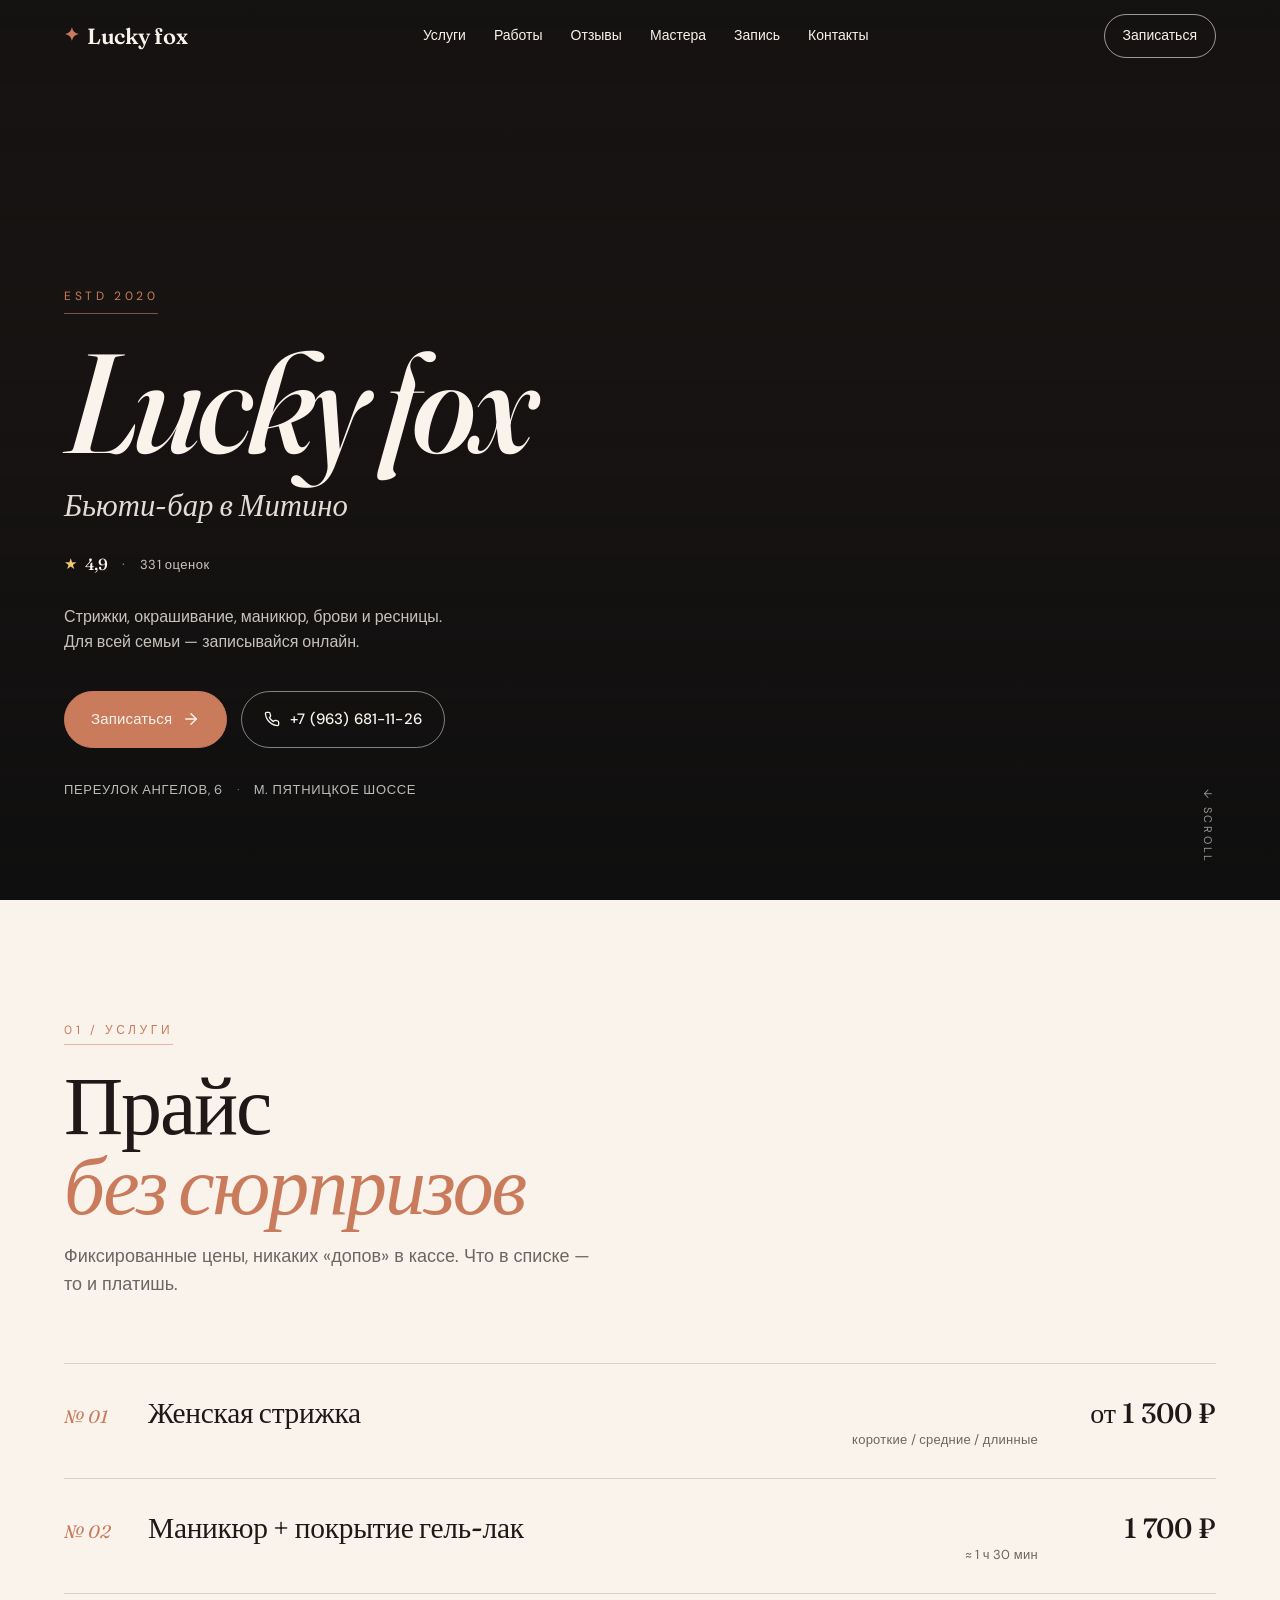
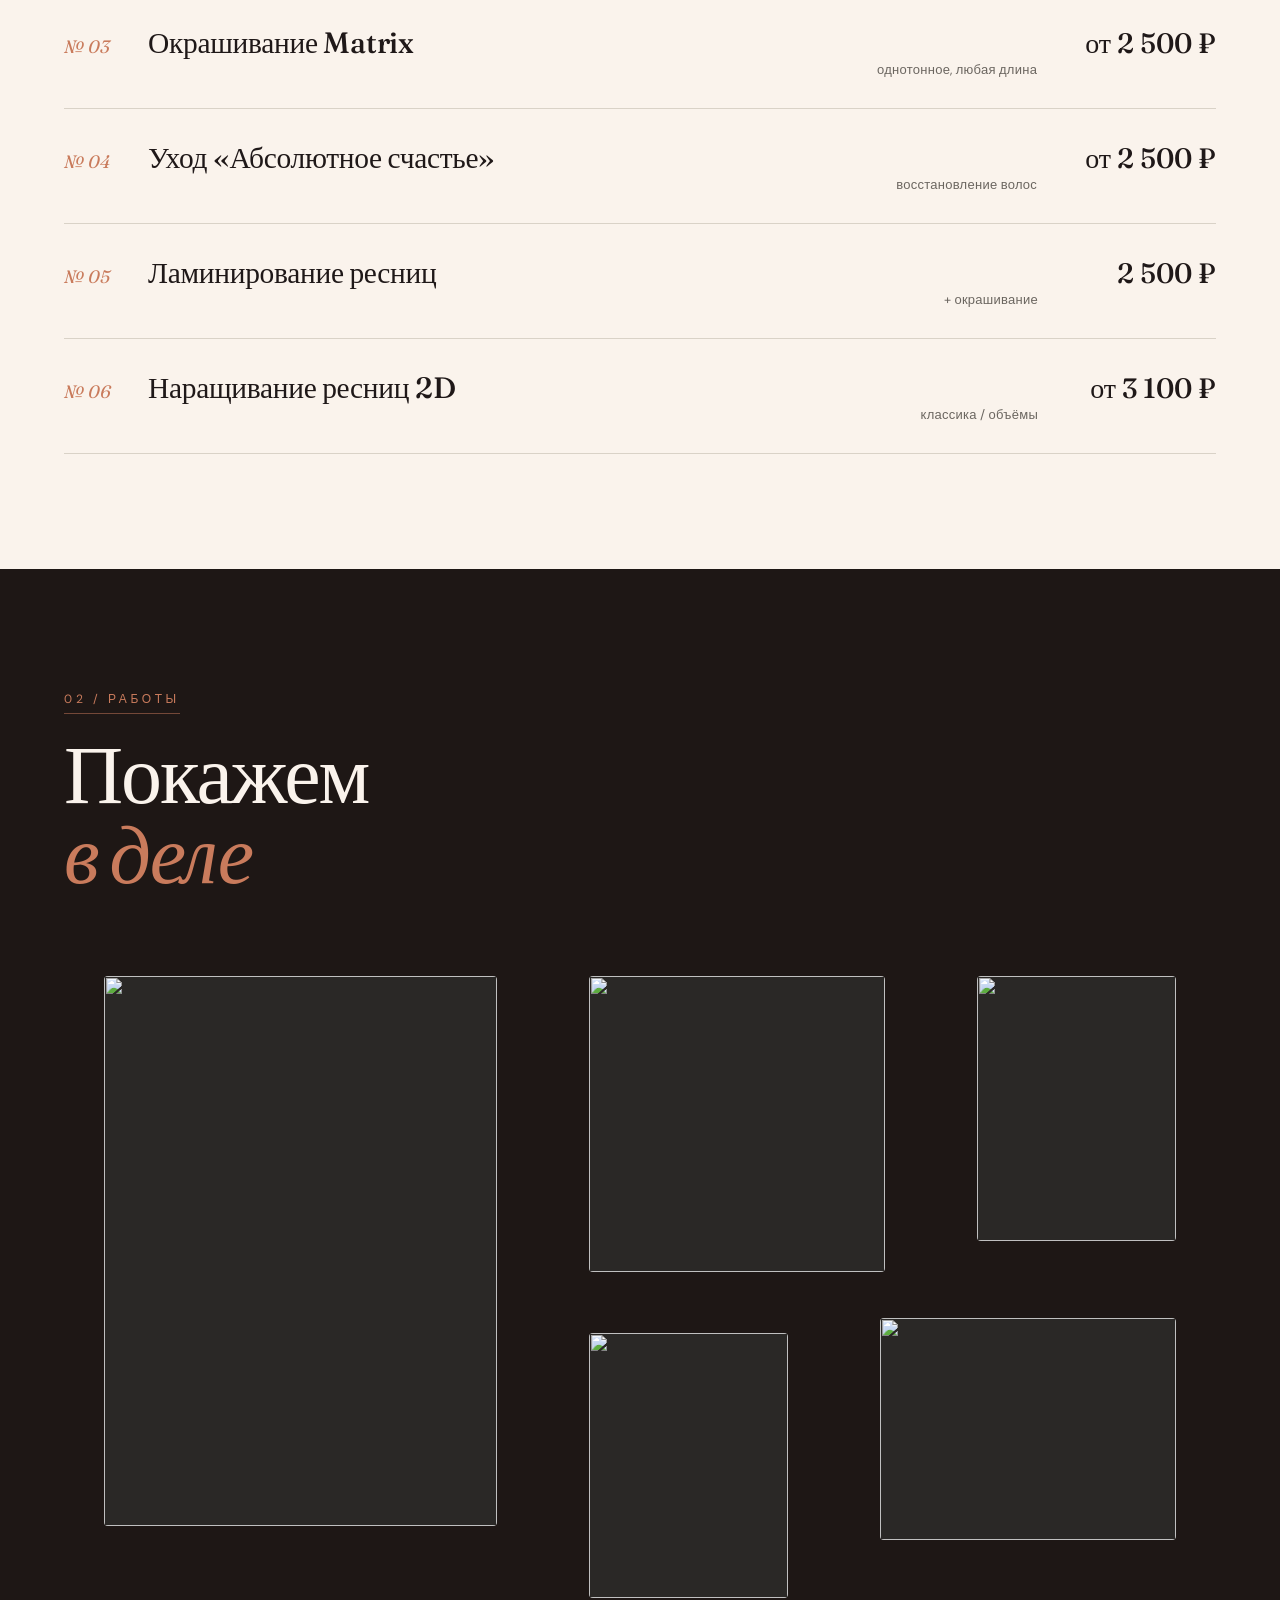
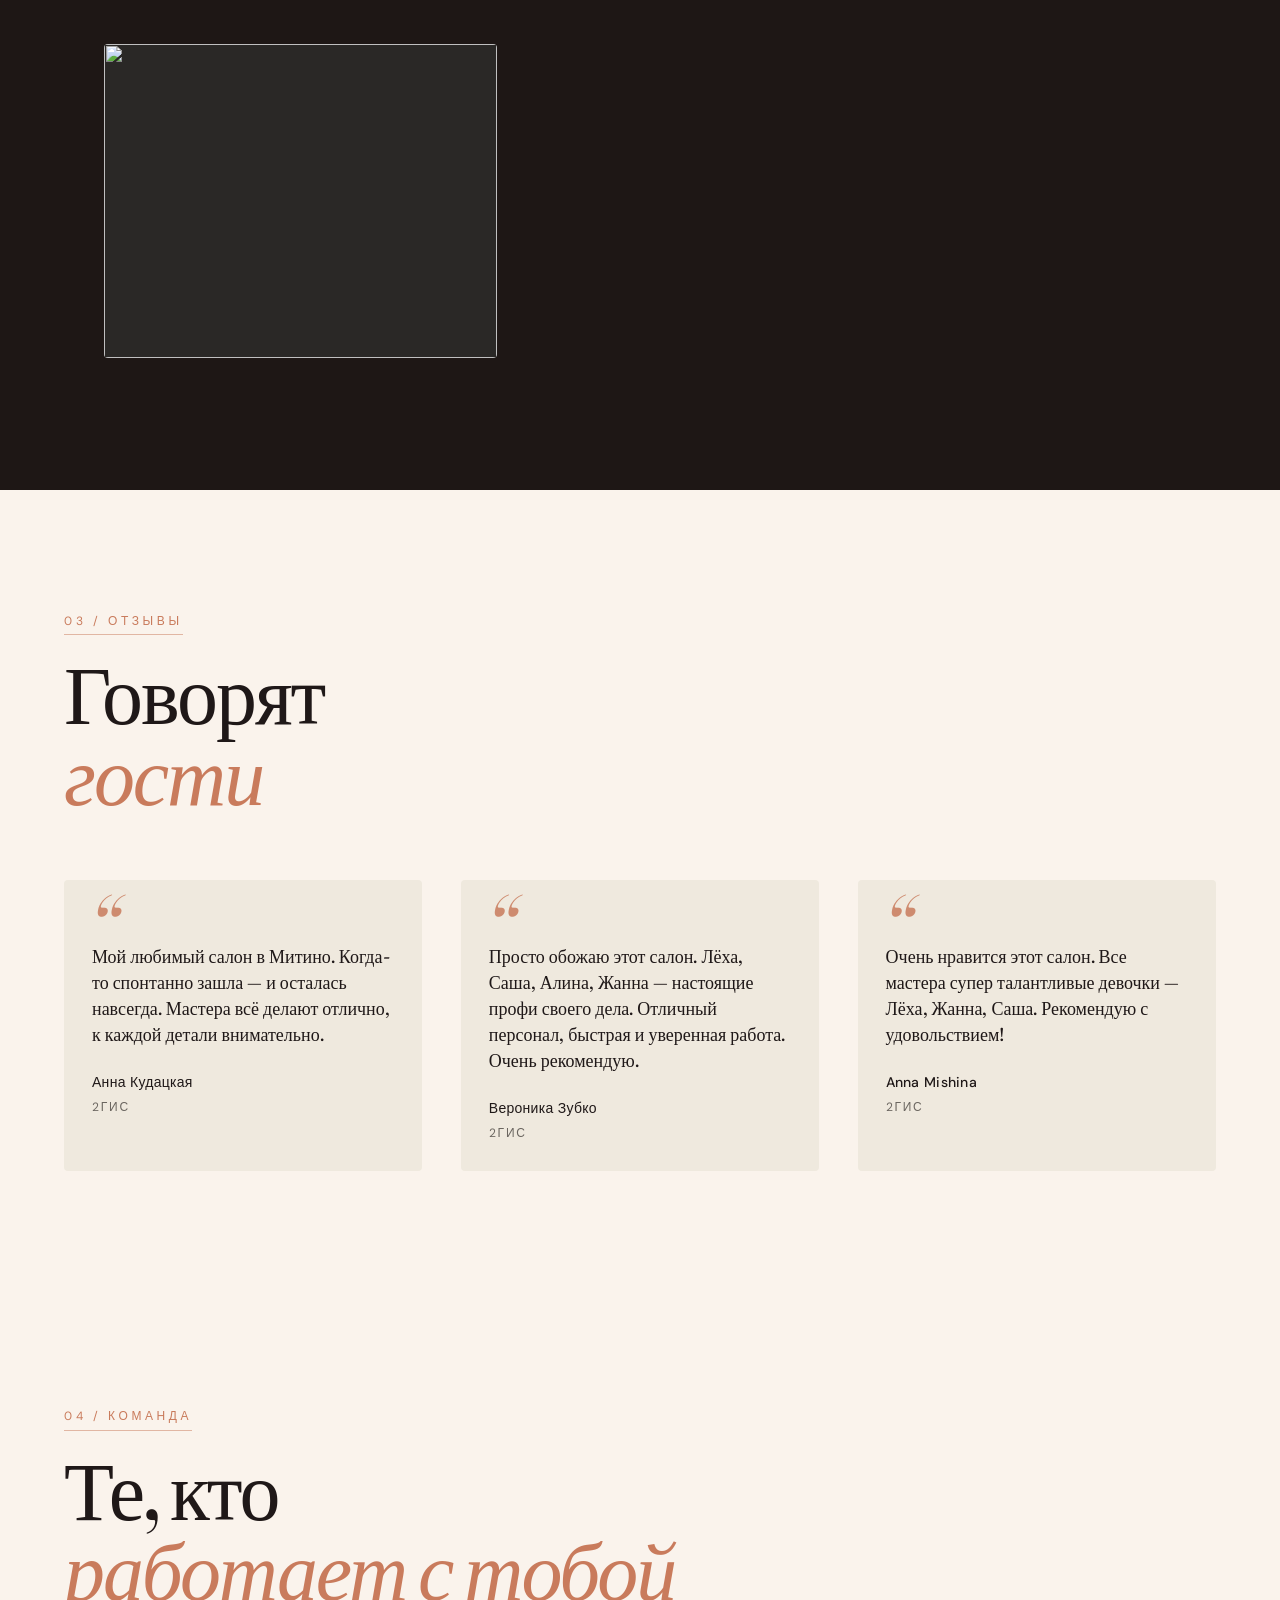
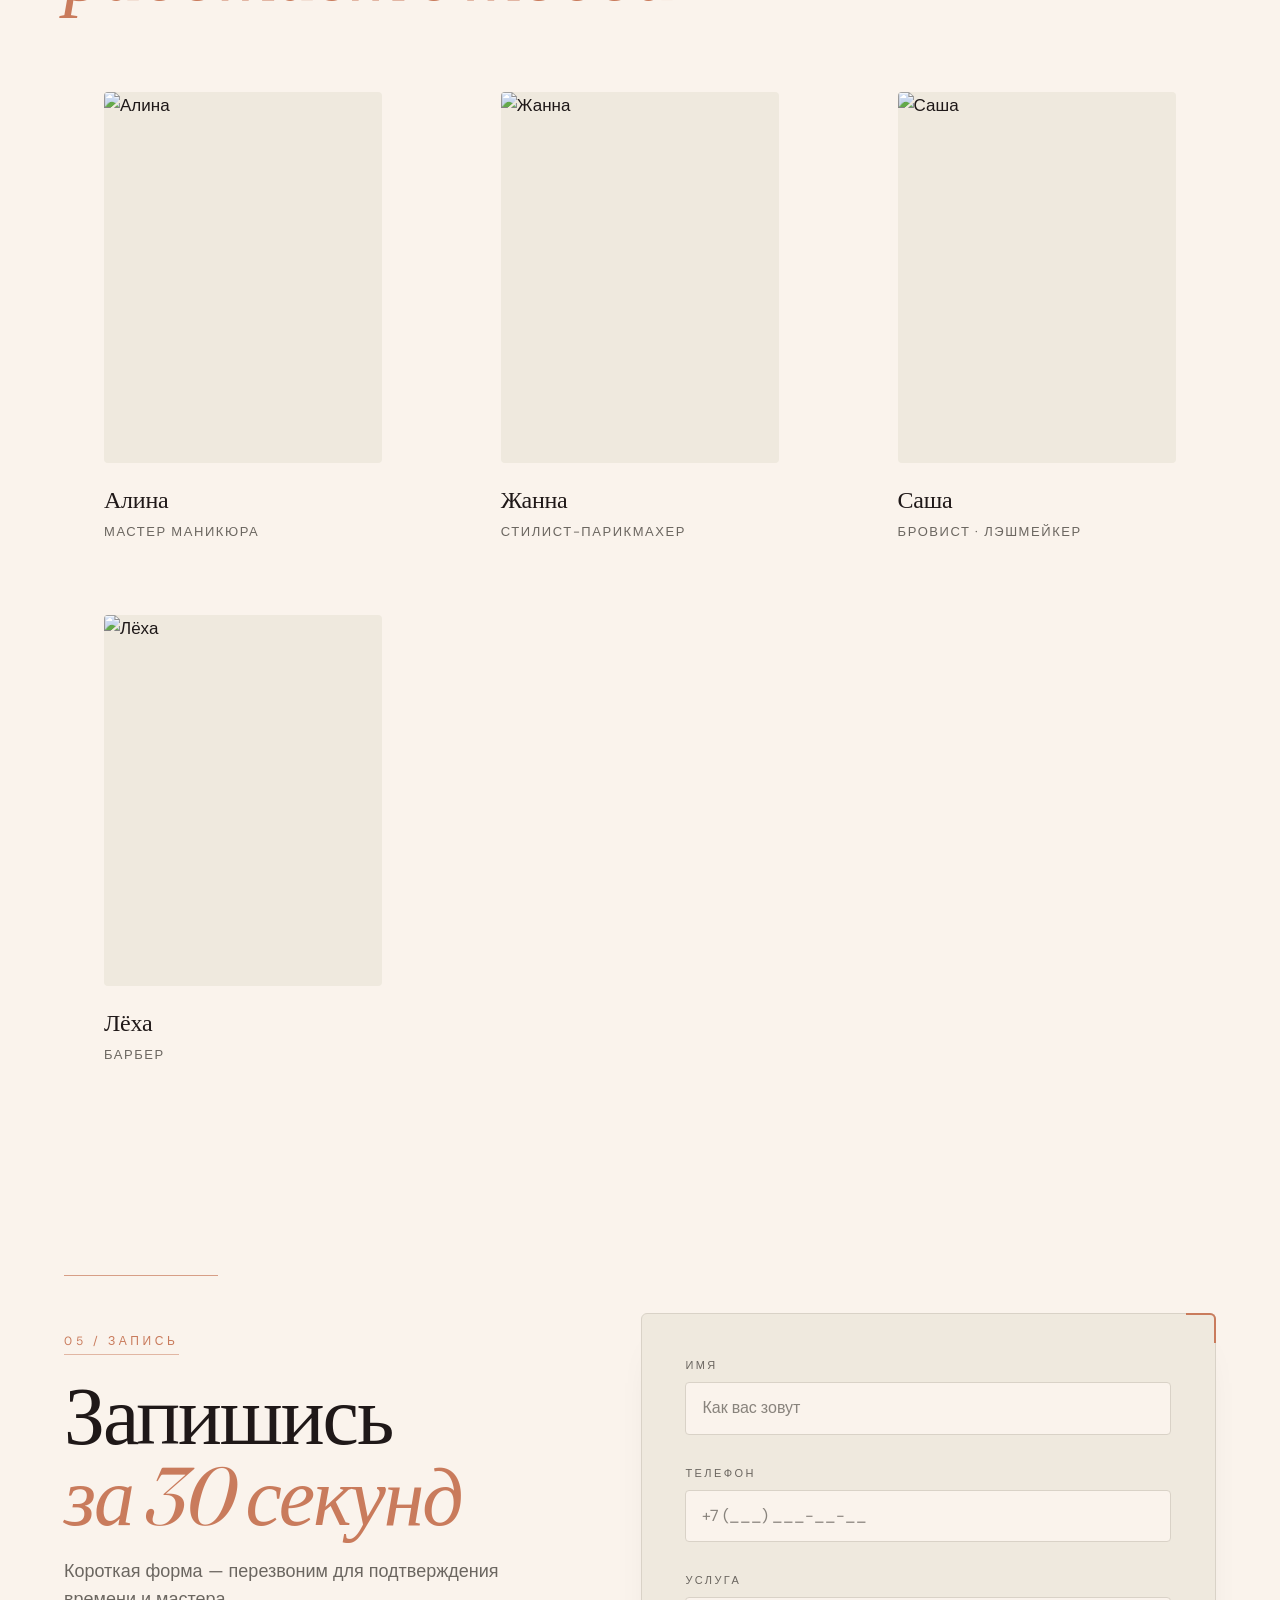
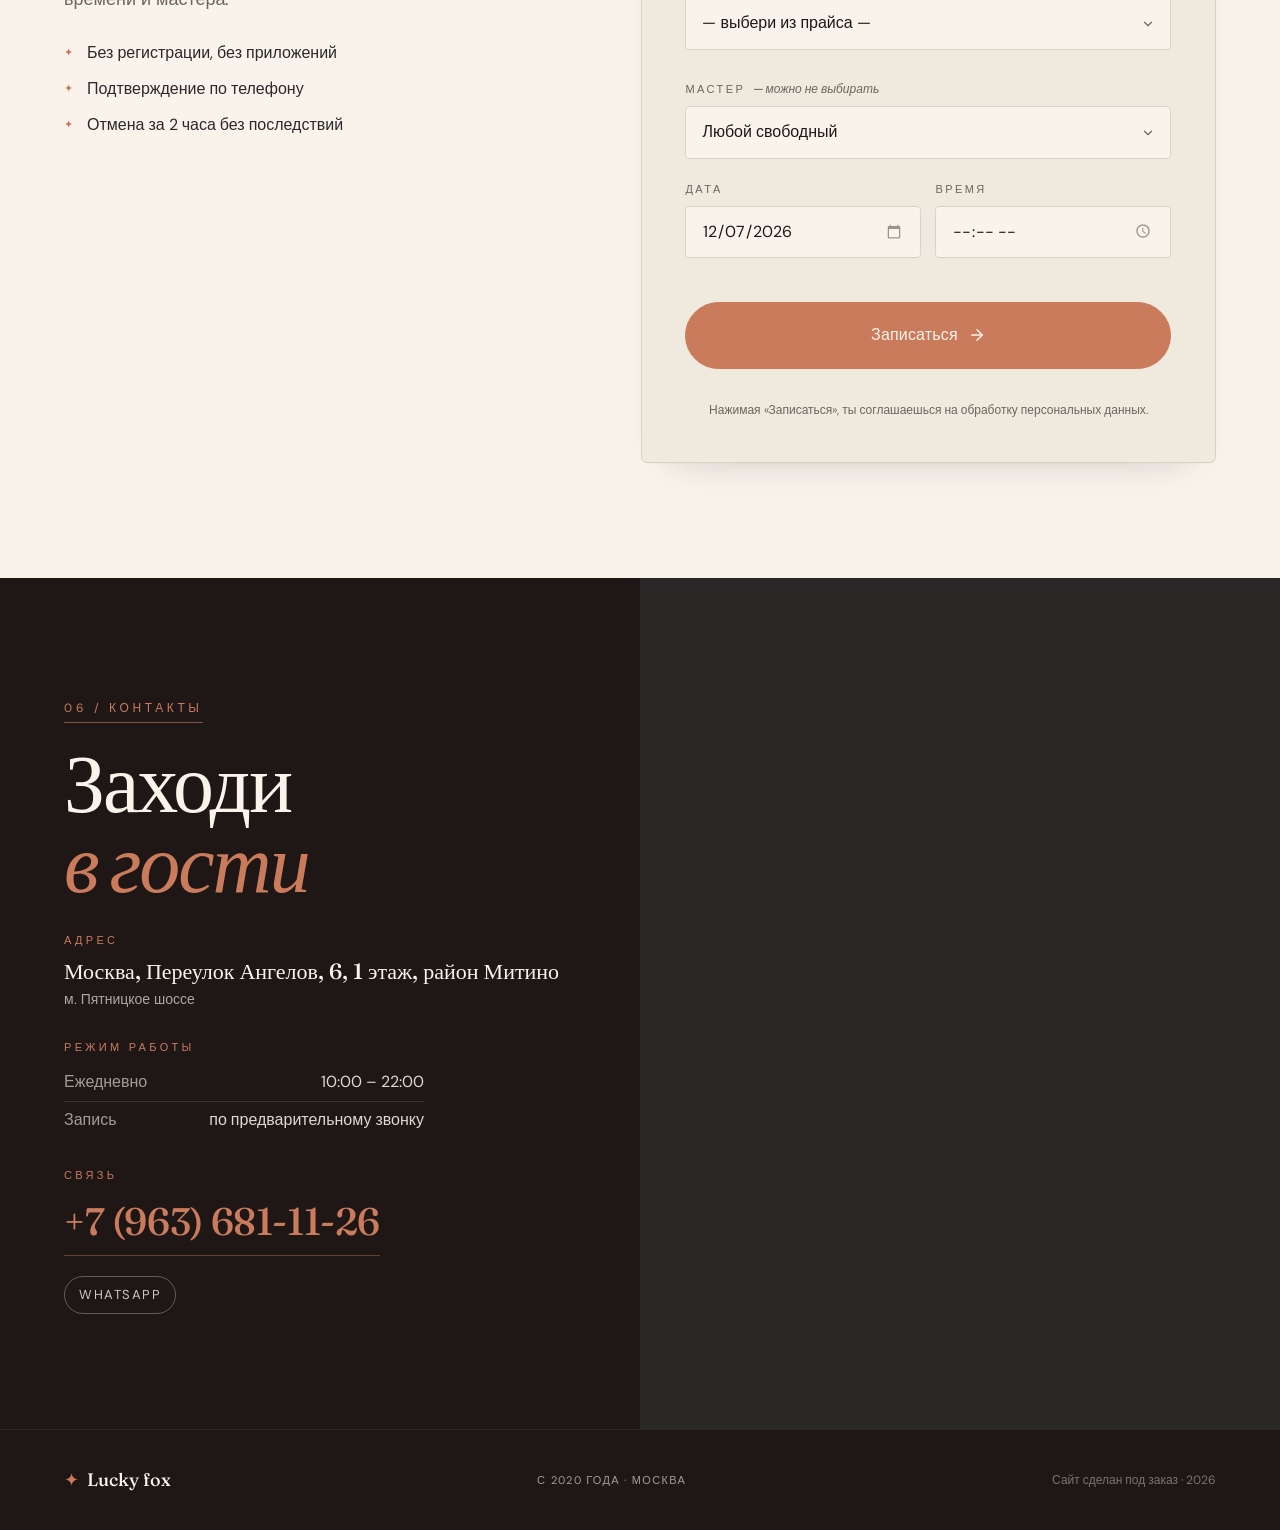
==== commit 7c3d282d: "Add 4 masters (Алина, Жанна, Саша, Лёха — имена из отзывов); harder fix for iOS time field height" ====
--- a/lucky-fox.html
+++ b/lucky-fox.html
@@ -703,20 +703,26 @@
   font: inherit;
   font-family: var(--body);
   font-size: 16px;
+  line-height: 1.4;
   color: var(--ink);
   background: var(--paper);
   border: 1px solid var(--line);
   border-radius: 4px;
   padding: 14px 16px;
   width: 100%;
-  /* Фикс iOS Safari: пустой <input type="time"> схлопывается по высоте,
-     из-за чего ячейки «Дата» и «Время» оказываются разной высоты.
-     Жёстко уравниваем. */
   min-height: 52px;
+  box-sizing: border-box;
   outline: none;
   transition: border-color .15s, background .15s, box-shadow .15s;
   -webkit-appearance: none;
   appearance: none;
+}
+/* Фикс iOS Safari: пустой <input type="time"> схлопывается по высоте,
+   из-за чего «Дата» и «Время» оказывались разными. Жёстко уравниваем. */
+input[type="time"].field__input,
+input[type="date"].field__input {
+  height: 52px;
+  line-height: 22px;
 }
 .field__input::placeholder { color: color-mix(in srgb, var(--muted) 80%, transparent); }
 .field__input:hover { border-color: color-mix(in srgb, var(--accent) 50%, var(--line)); }
@@ -1249,8 +1255,31 @@
   ],
 
   // === Мастера ===
-  // Пока клиент не пришлёт фото — массив пуст, секция автоматически скрывается.
-  masters: [],
+  // ⚠️ Сейчас stock-фото и имена сгенерированы — заменим на реальных мастеров,
+  // когда клиент пришлёт фото и подтвердит специализации.
+  // Имена взяты из отзывов: Алина, Жанна, Саша, Лёха.
+  masters: [
+    {
+      name: "Алина",
+      role: "Мастер маникюра",
+      photo: "https://images.unsplash.com/photo-1494790108377-be9c29b29330?w=600&q=85",
+    },
+    {
+      name: "Жанна",
+      role: "Стилист-парикмахер",
+      photo: "https://images.unsplash.com/photo-1580618672591-eb180b1a973f?w=600&q=85",
+    },
+    {
+      name: "Саша",
+      role: "Бровист · лэшмейкер",
+      photo: "https://images.unsplash.com/photo-1544005313-94ddf0286df2?w=600&q=85",
+    },
+    {
+      name: "Лёха",
+      role: "Барбер",
+      photo: "https://images.unsplash.com/photo-1500648767791-00dcc994a43e?w=600&q=85",
+    },
+  ],
 
   // === Адрес и режим ===
   address: "Москва, Переулок Ангелов, 6, 1 этаж, район Митино",
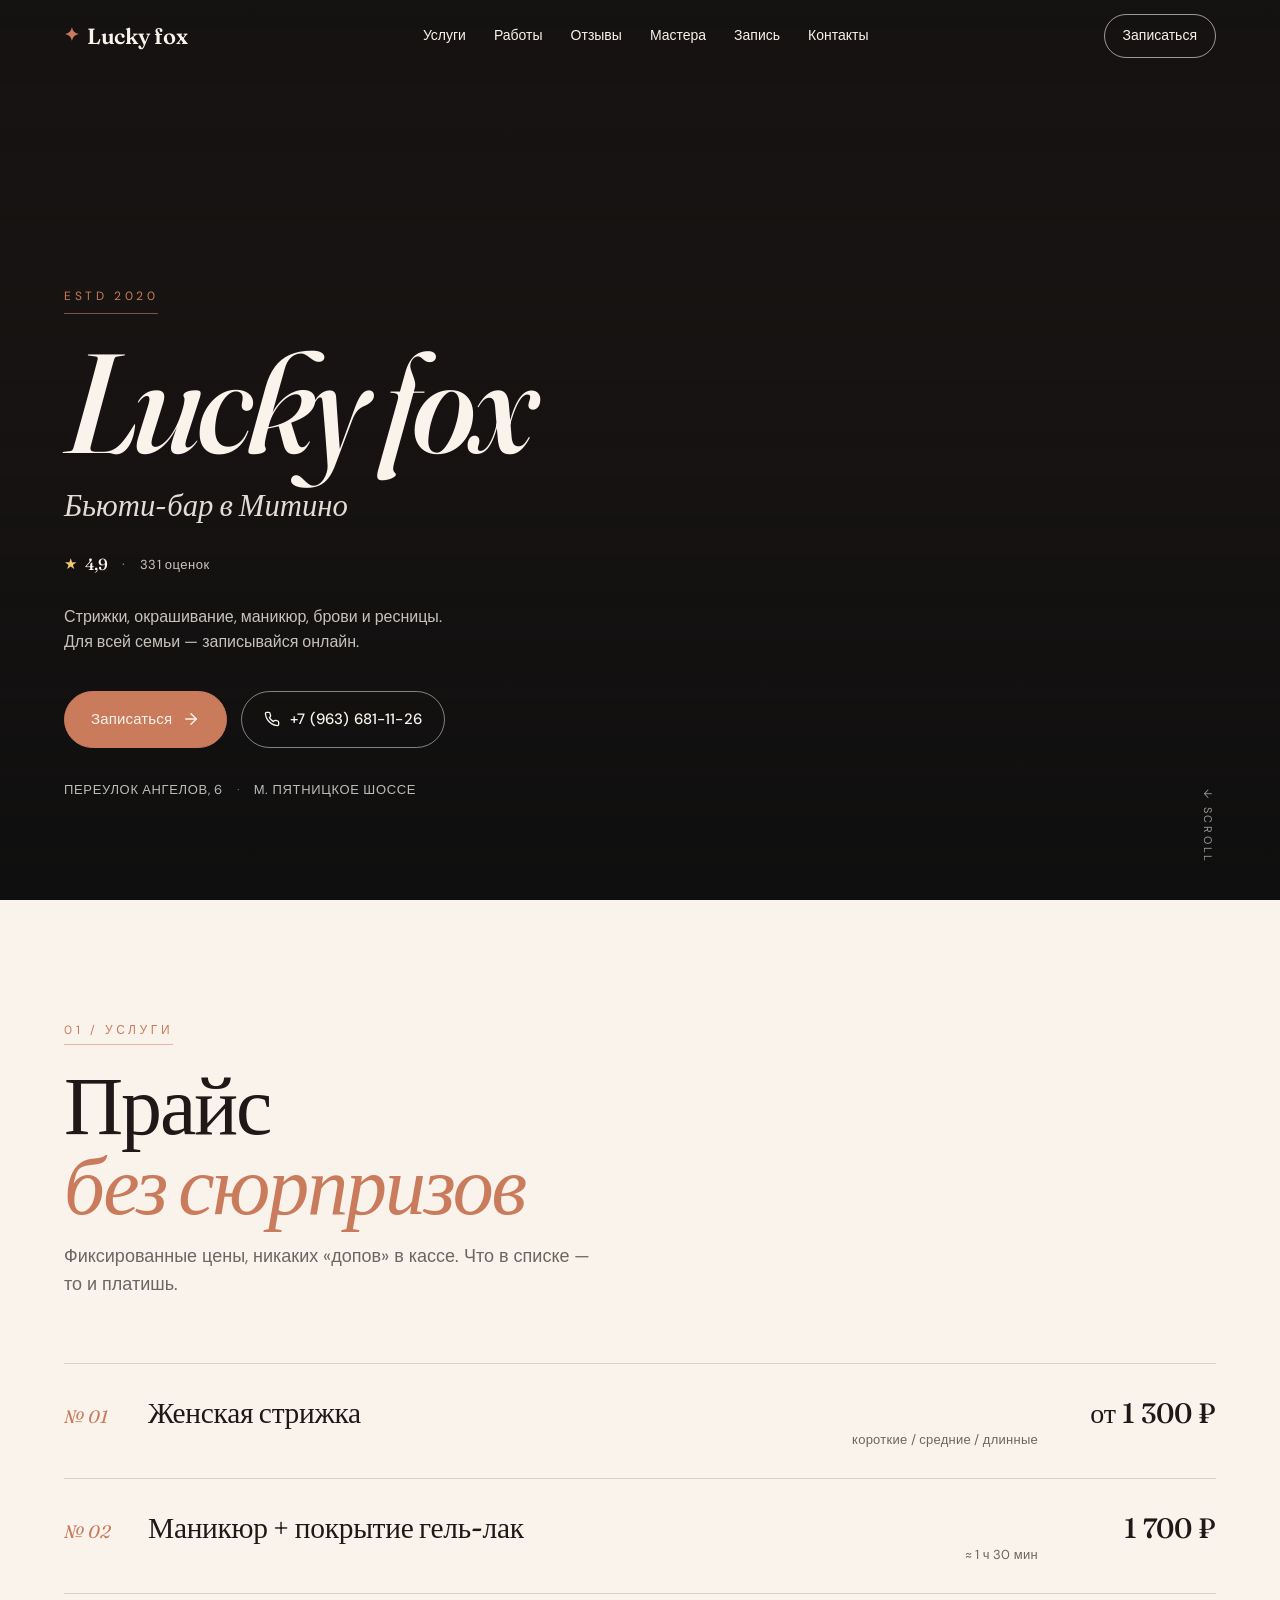
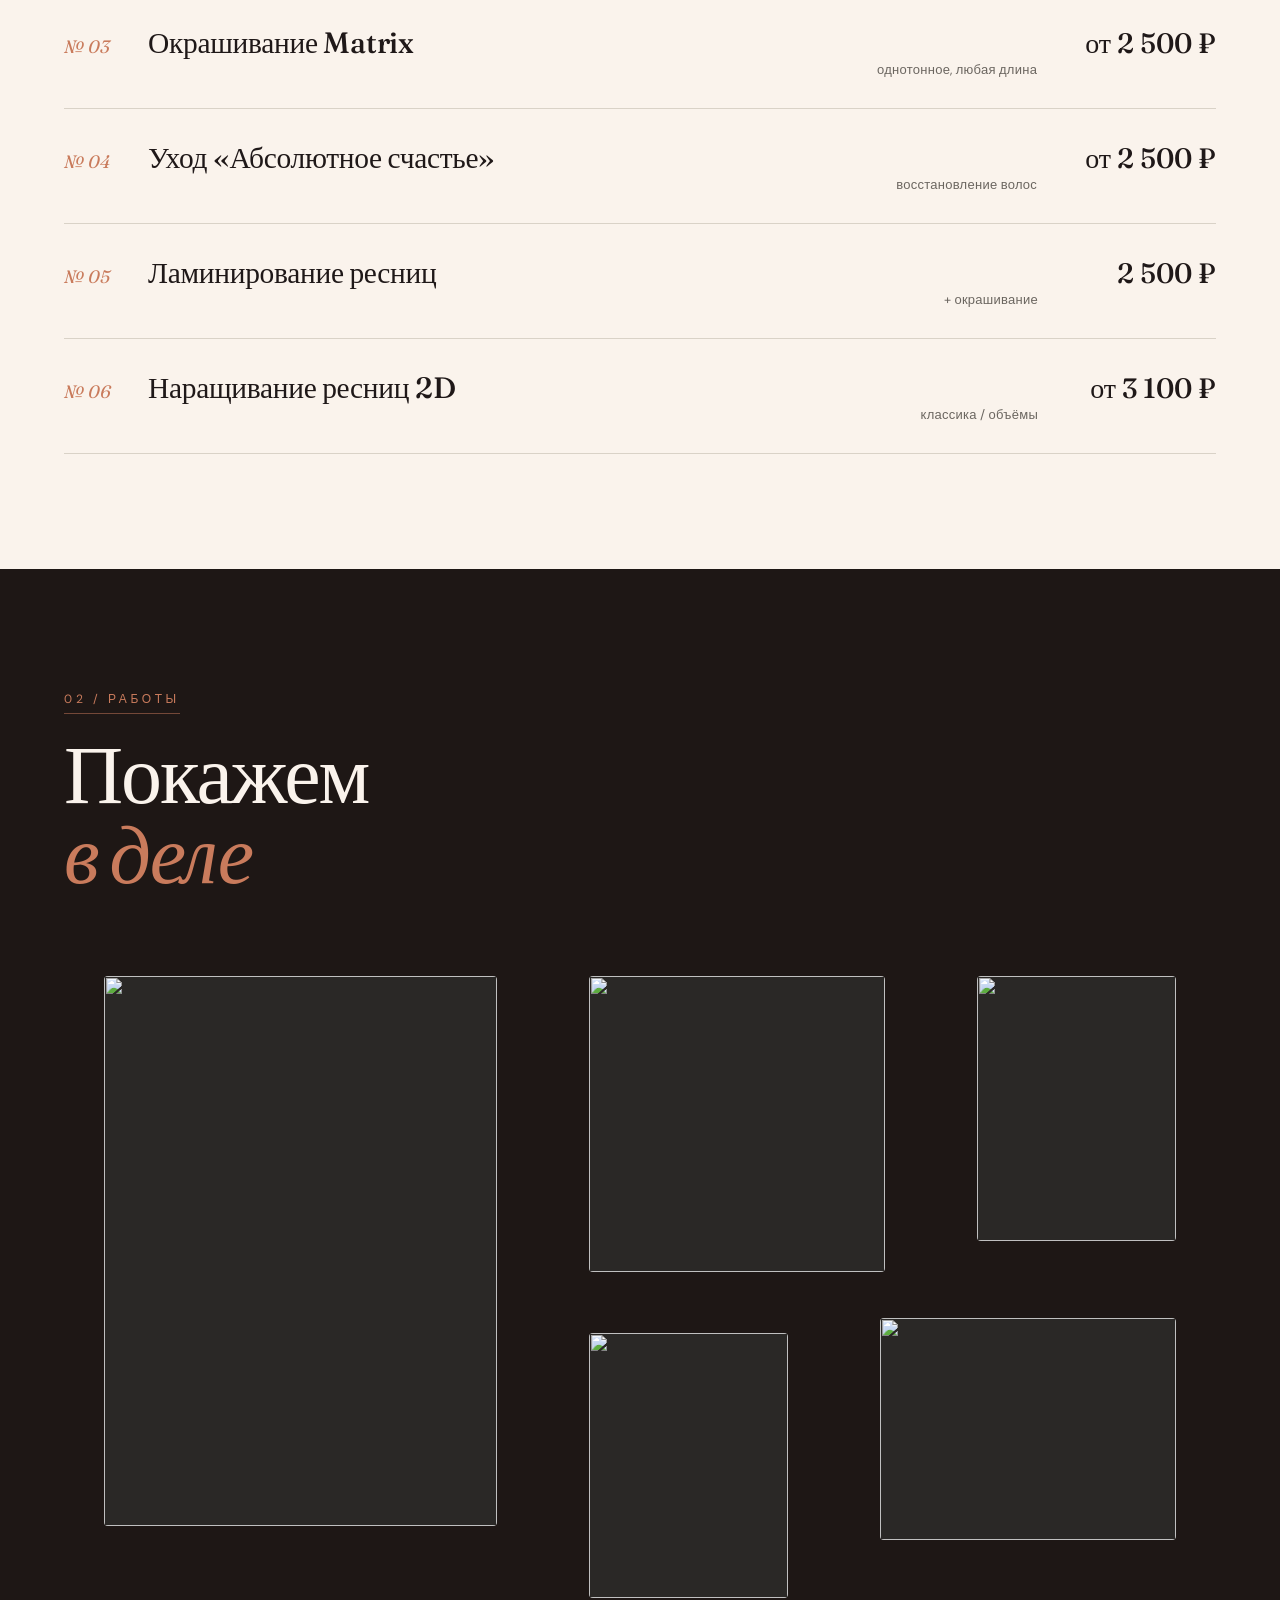
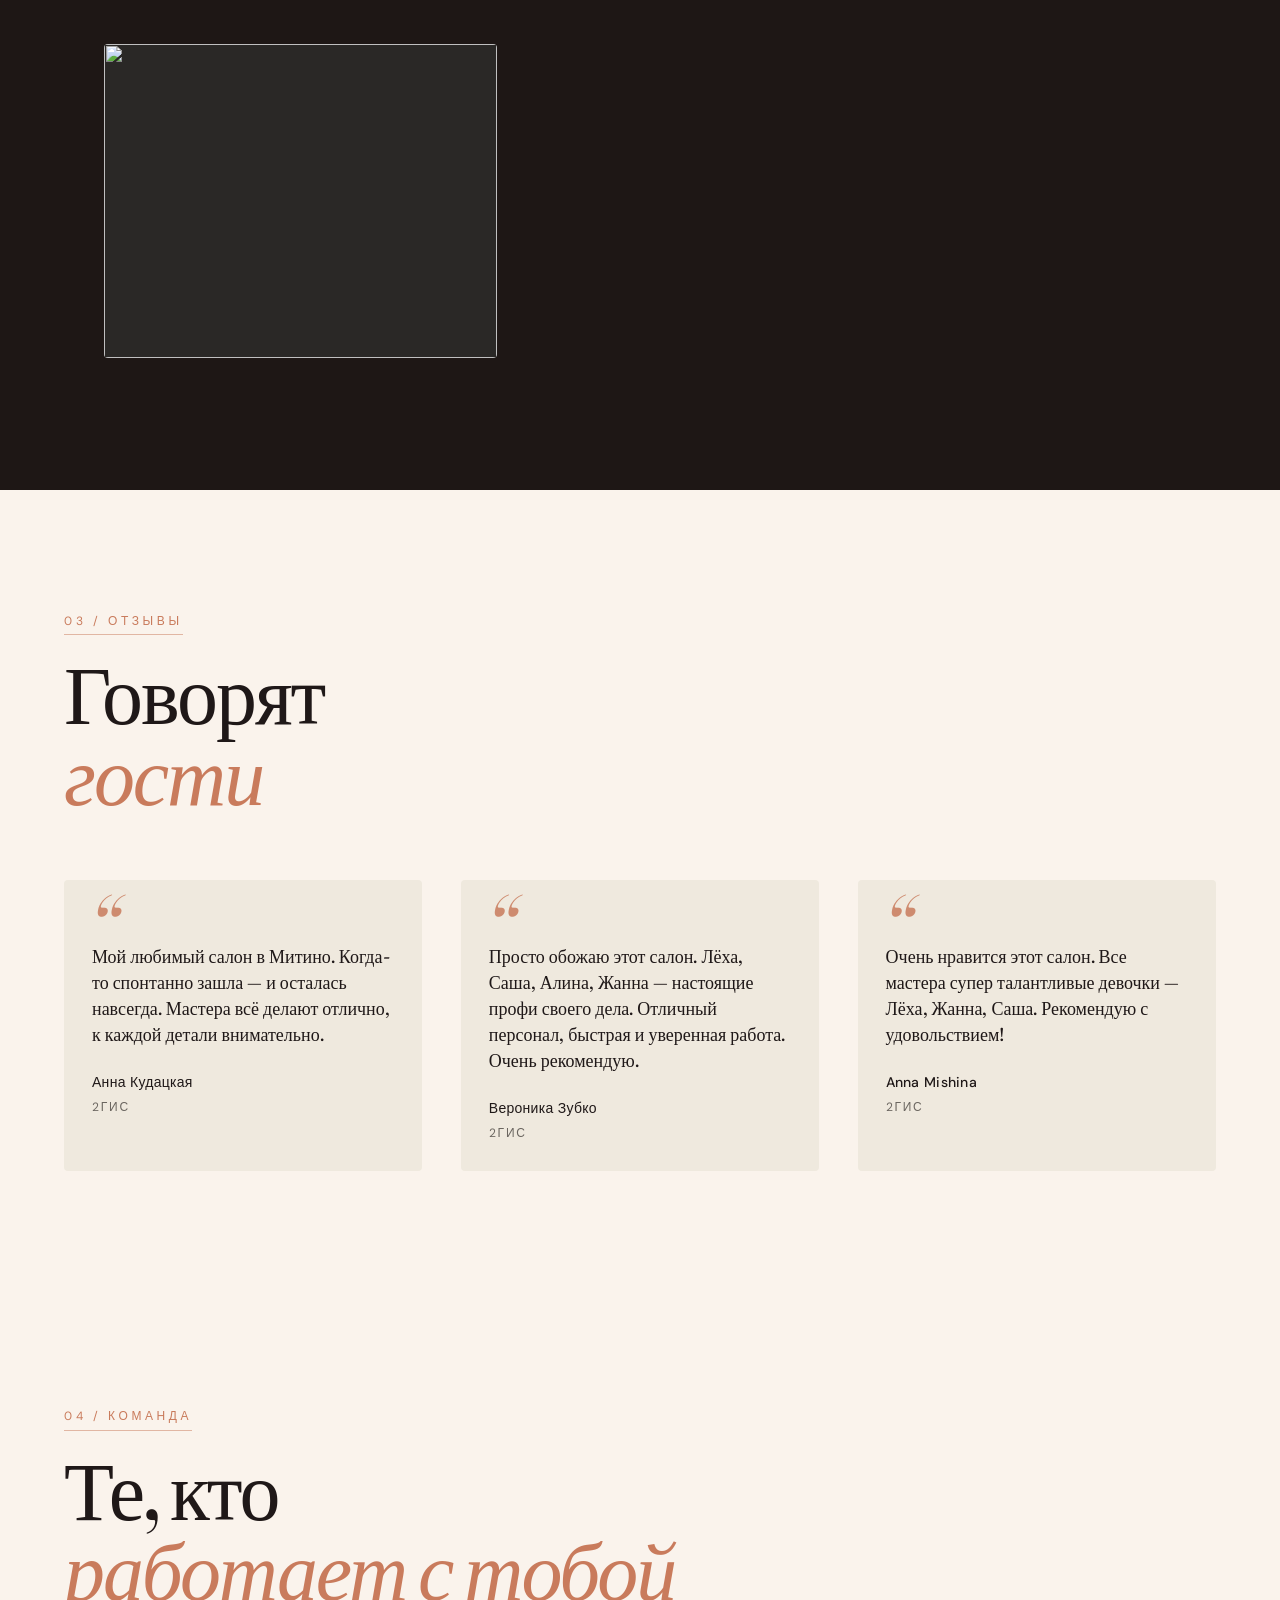
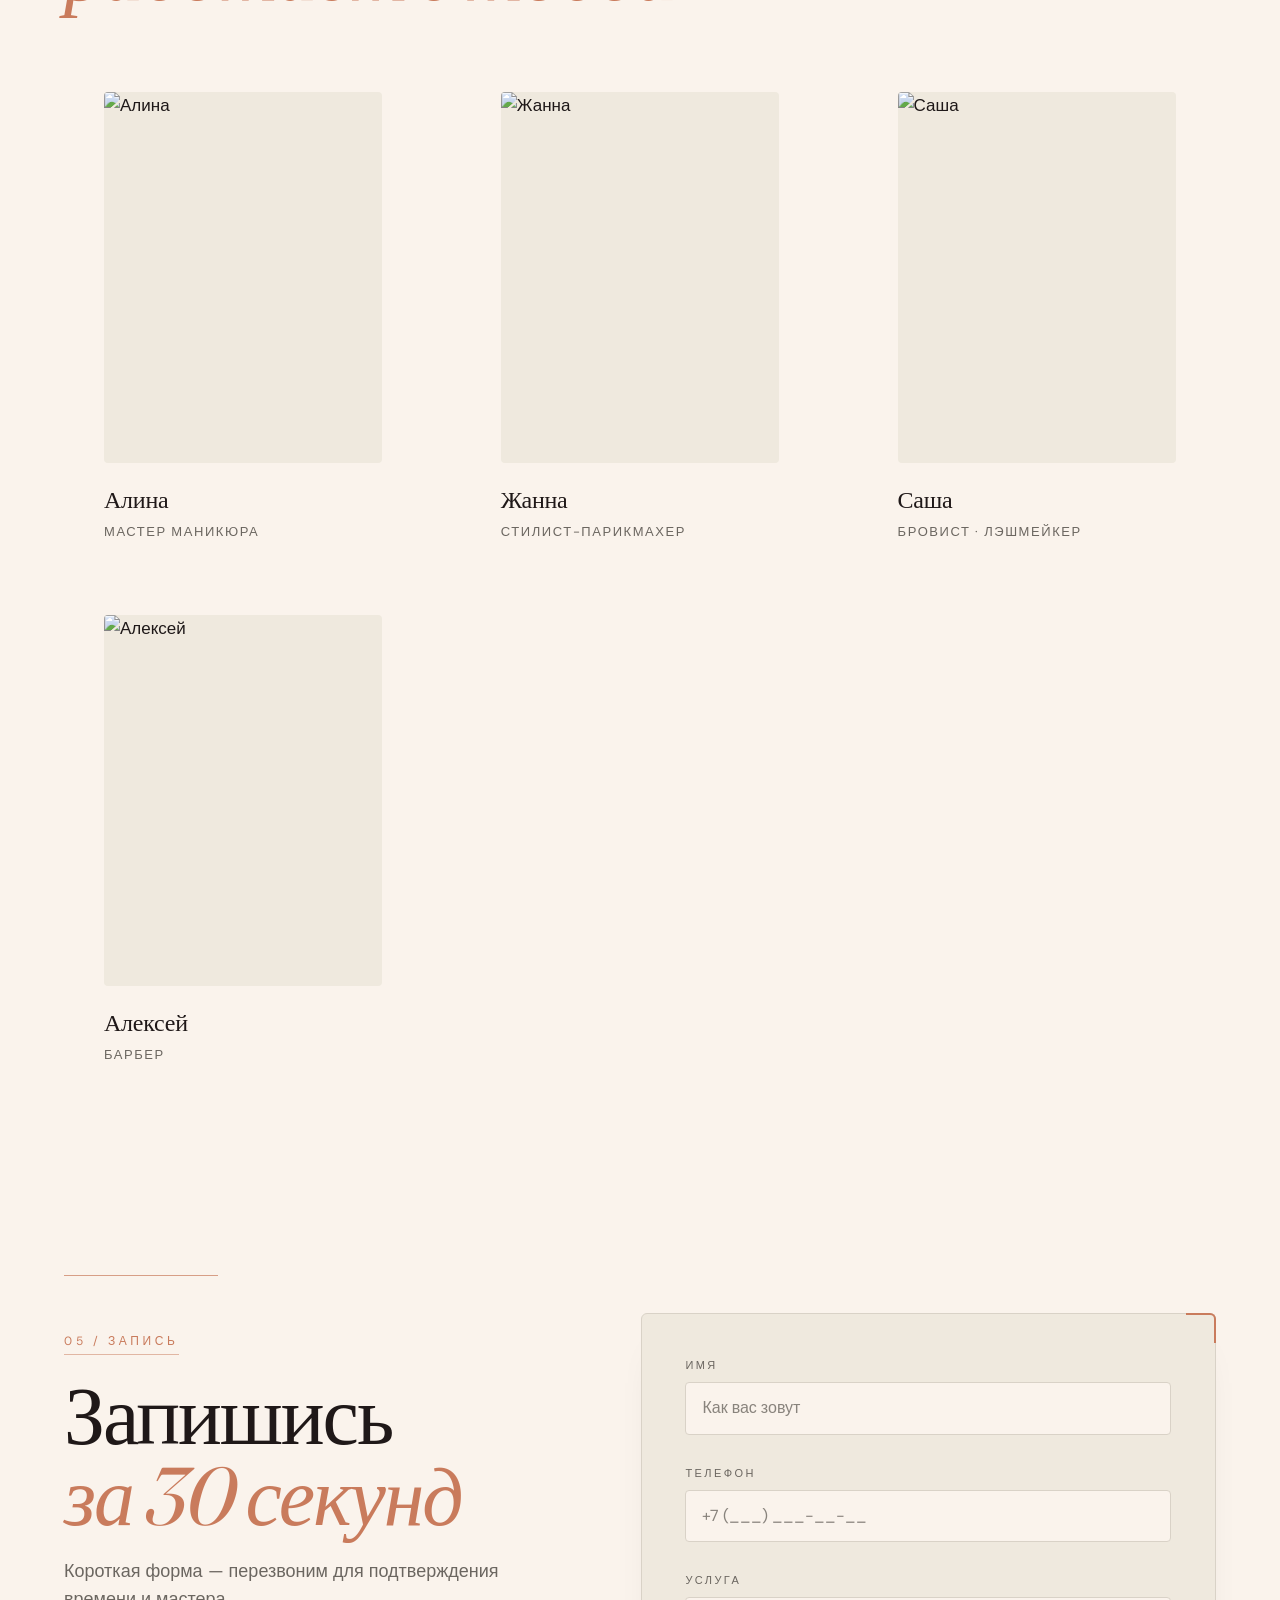
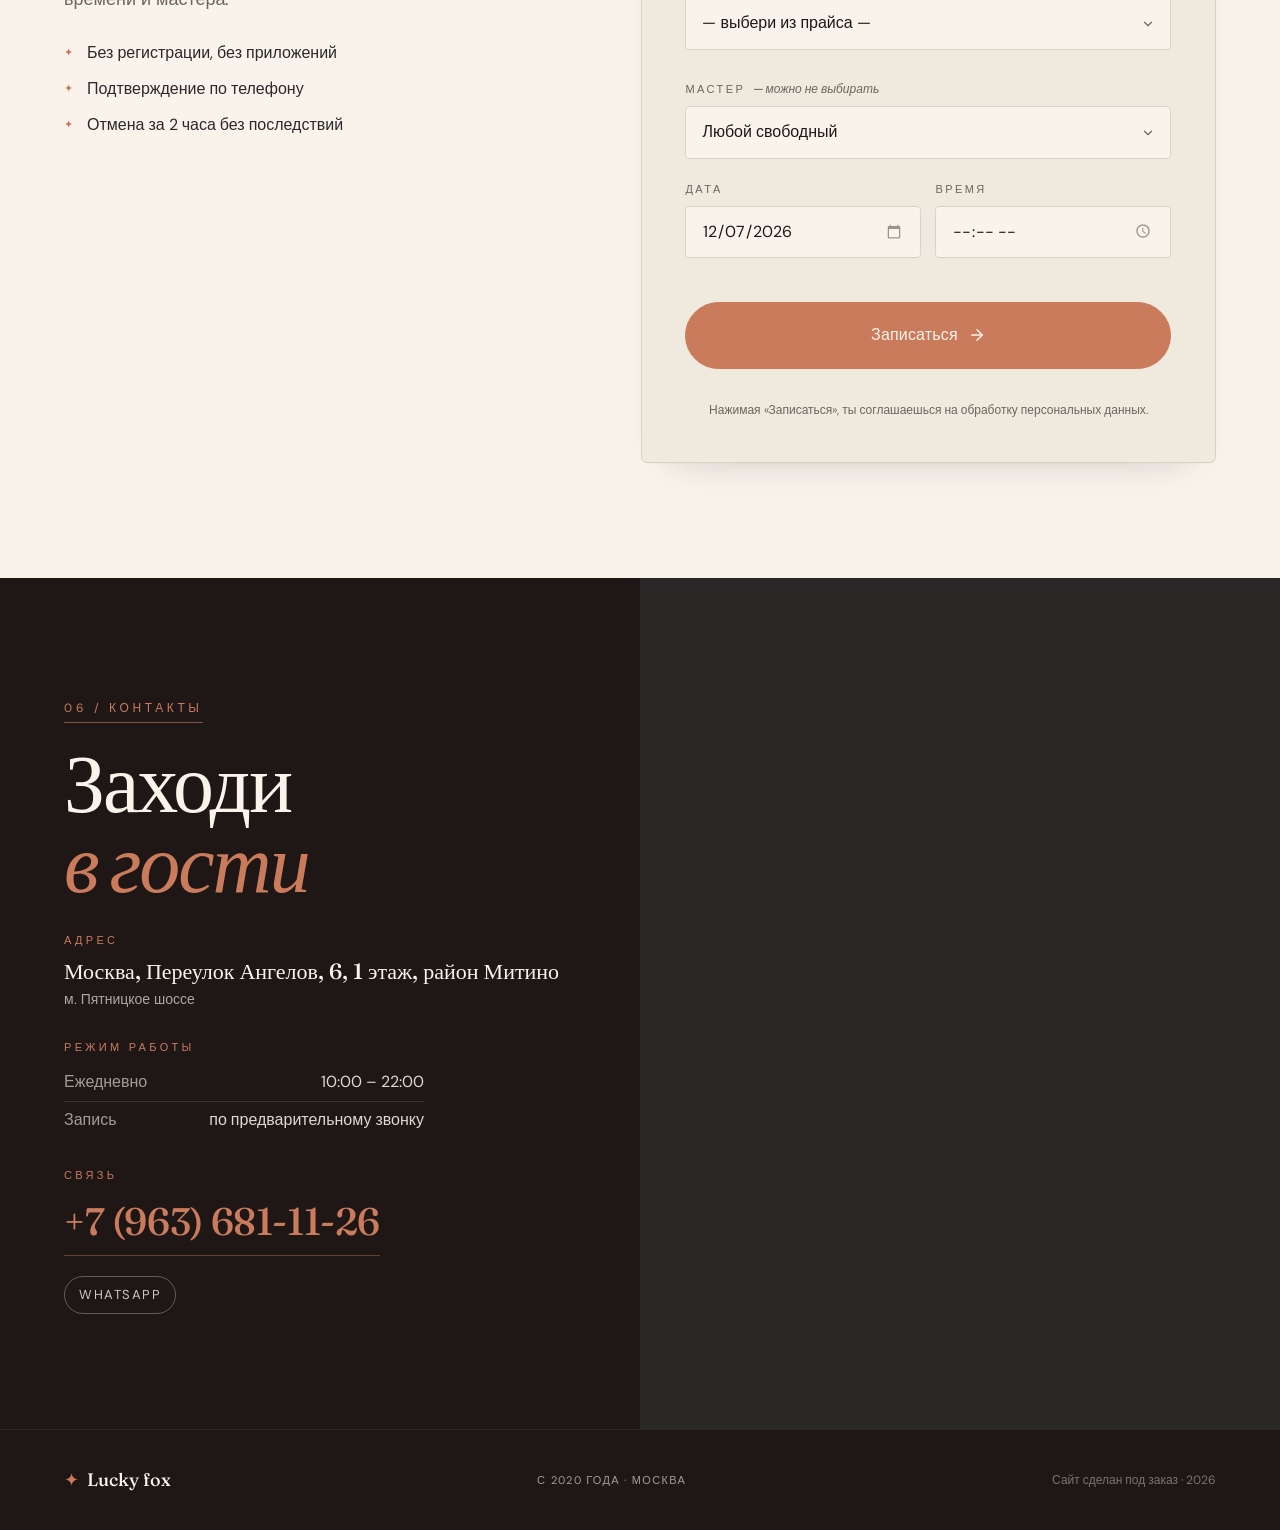
==== commit 9bbfdc6e: "Жанна → новое фото-портрет; Лёха → Алексей; FAB поднят над safe-area, тень не клипается" ====
--- a/lucky-fox.html
+++ b/lucky-fox.html
@@ -883,7 +883,9 @@
 
 /* ===== FAB (плавающая кнопка записи) ===== */
 .fab {
-  position: fixed; right: 16px; bottom: 16px;
+  position: fixed; right: 16px;
+  /* Подняли выше safe-area iOS, чтобы тень не упиралась в URL-бар Safari */
+  bottom: max(20px, calc(env(safe-area-inset-bottom) + 16px));
   z-index: 60;
   display: none;
   align-items: center; gap: 10px;
@@ -891,12 +893,12 @@
   background: var(--accent);
   color: var(--paper);
   border-radius: 999px;
-  box-shadow: 0 10px 30px rgba(184, 131, 90, .35), 0 4px 10px rgba(0,0,0,.15);
+  /* Чуть сократил тень — менее размашистая, не «обрезается» о край экрана */
+  box-shadow: 0 8px 20px rgba(184, 131, 90, .35), 0 2px 6px rgba(0,0,0,.15);
   font-family: var(--display);
   font-weight: 500;
   font-size: 15px;
   transition: transform .15s, background .15s;
-  padding-bottom: max(14px, env(safe-area-inset-bottom));
 }
 .fab:active { transform: scale(.97); background: var(--accent-dark); }
 @media (max-width: 900px) {
@@ -1267,7 +1269,7 @@
     {
       name: "Жанна",
       role: "Стилист-парикмахер",
-      photo: "https://images.unsplash.com/photo-1580618672591-eb180b1a973f?w=600&q=85",
+      photo: "https://images.unsplash.com/photo-1554151228-14d9def656e4?w=600&q=85",
     },
     {
       name: "Саша",
@@ -1275,7 +1277,7 @@
       photo: "https://images.unsplash.com/photo-1544005313-94ddf0286df2?w=600&q=85",
     },
     {
-      name: "Лёха",
+      name: "Алексей",
       role: "Барбер",
       photo: "https://images.unsplash.com/photo-1500648767791-00dcc994a43e?w=600&q=85",
     },
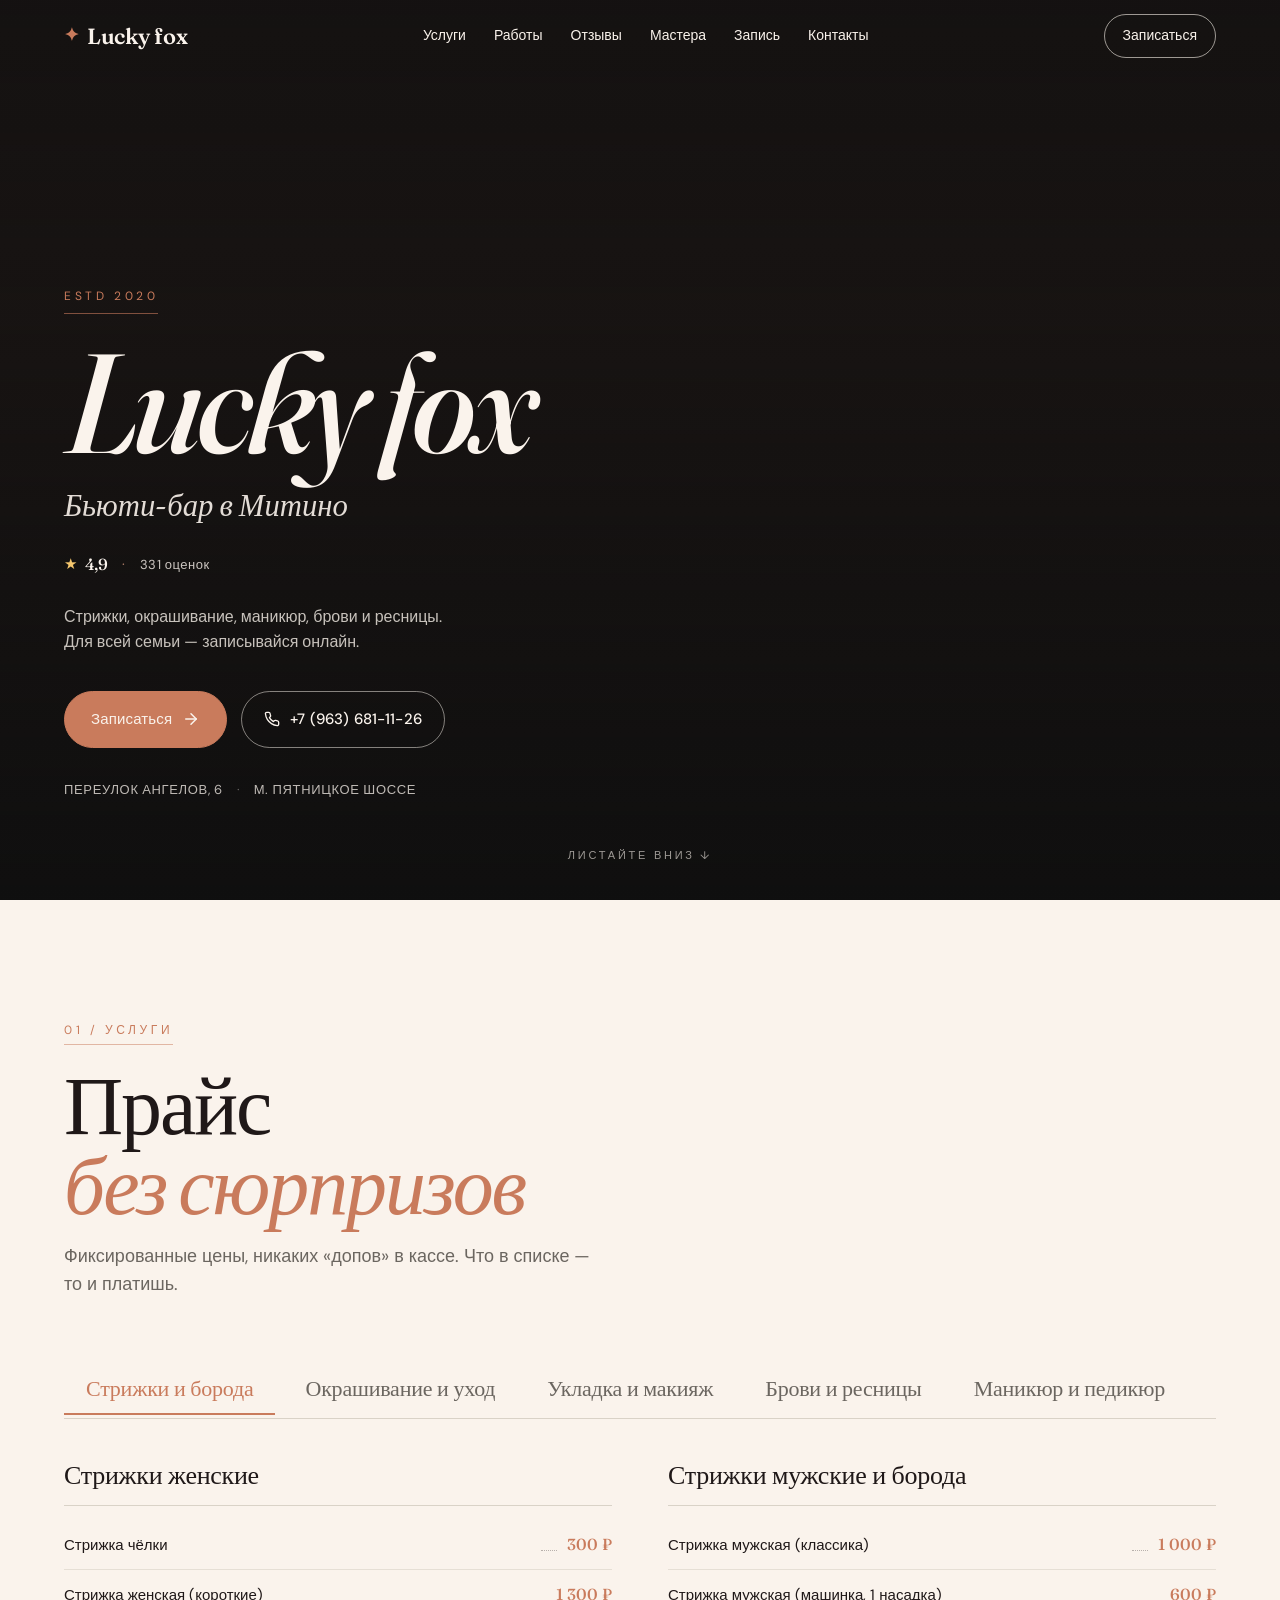
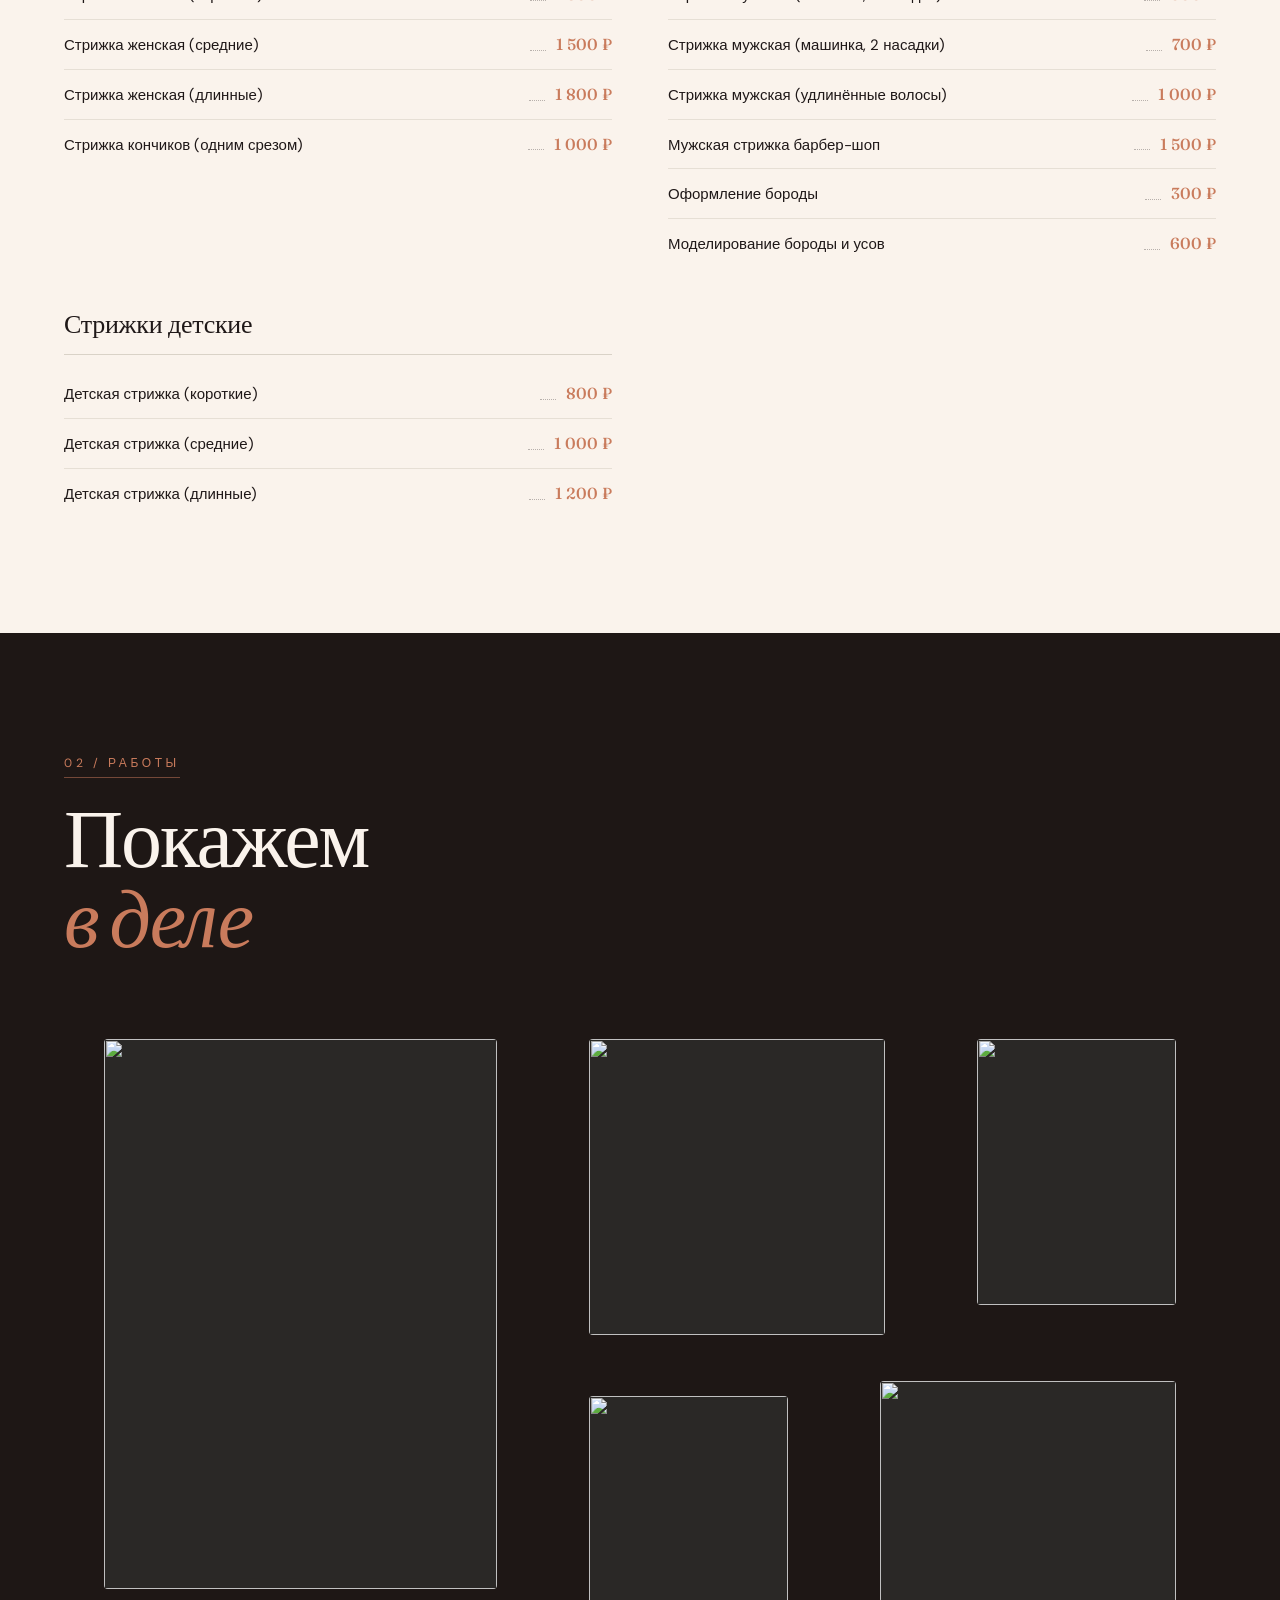
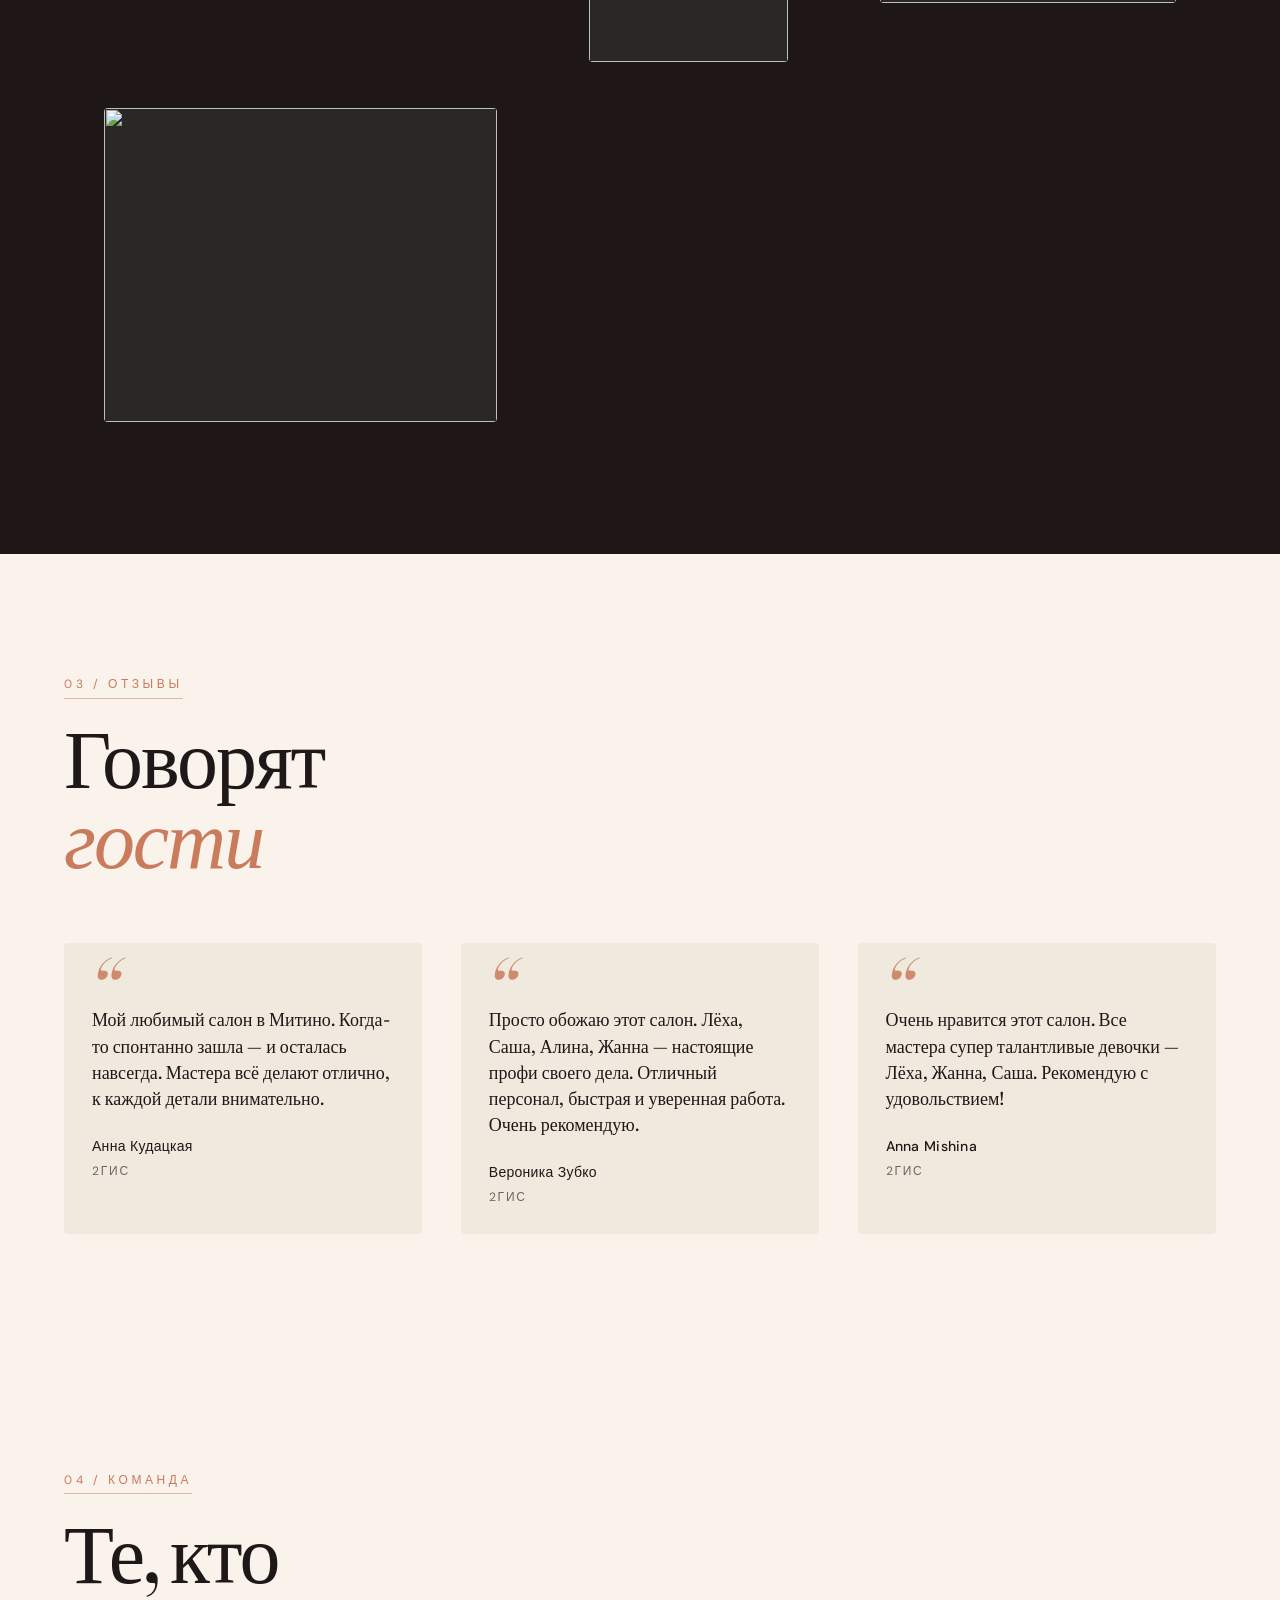
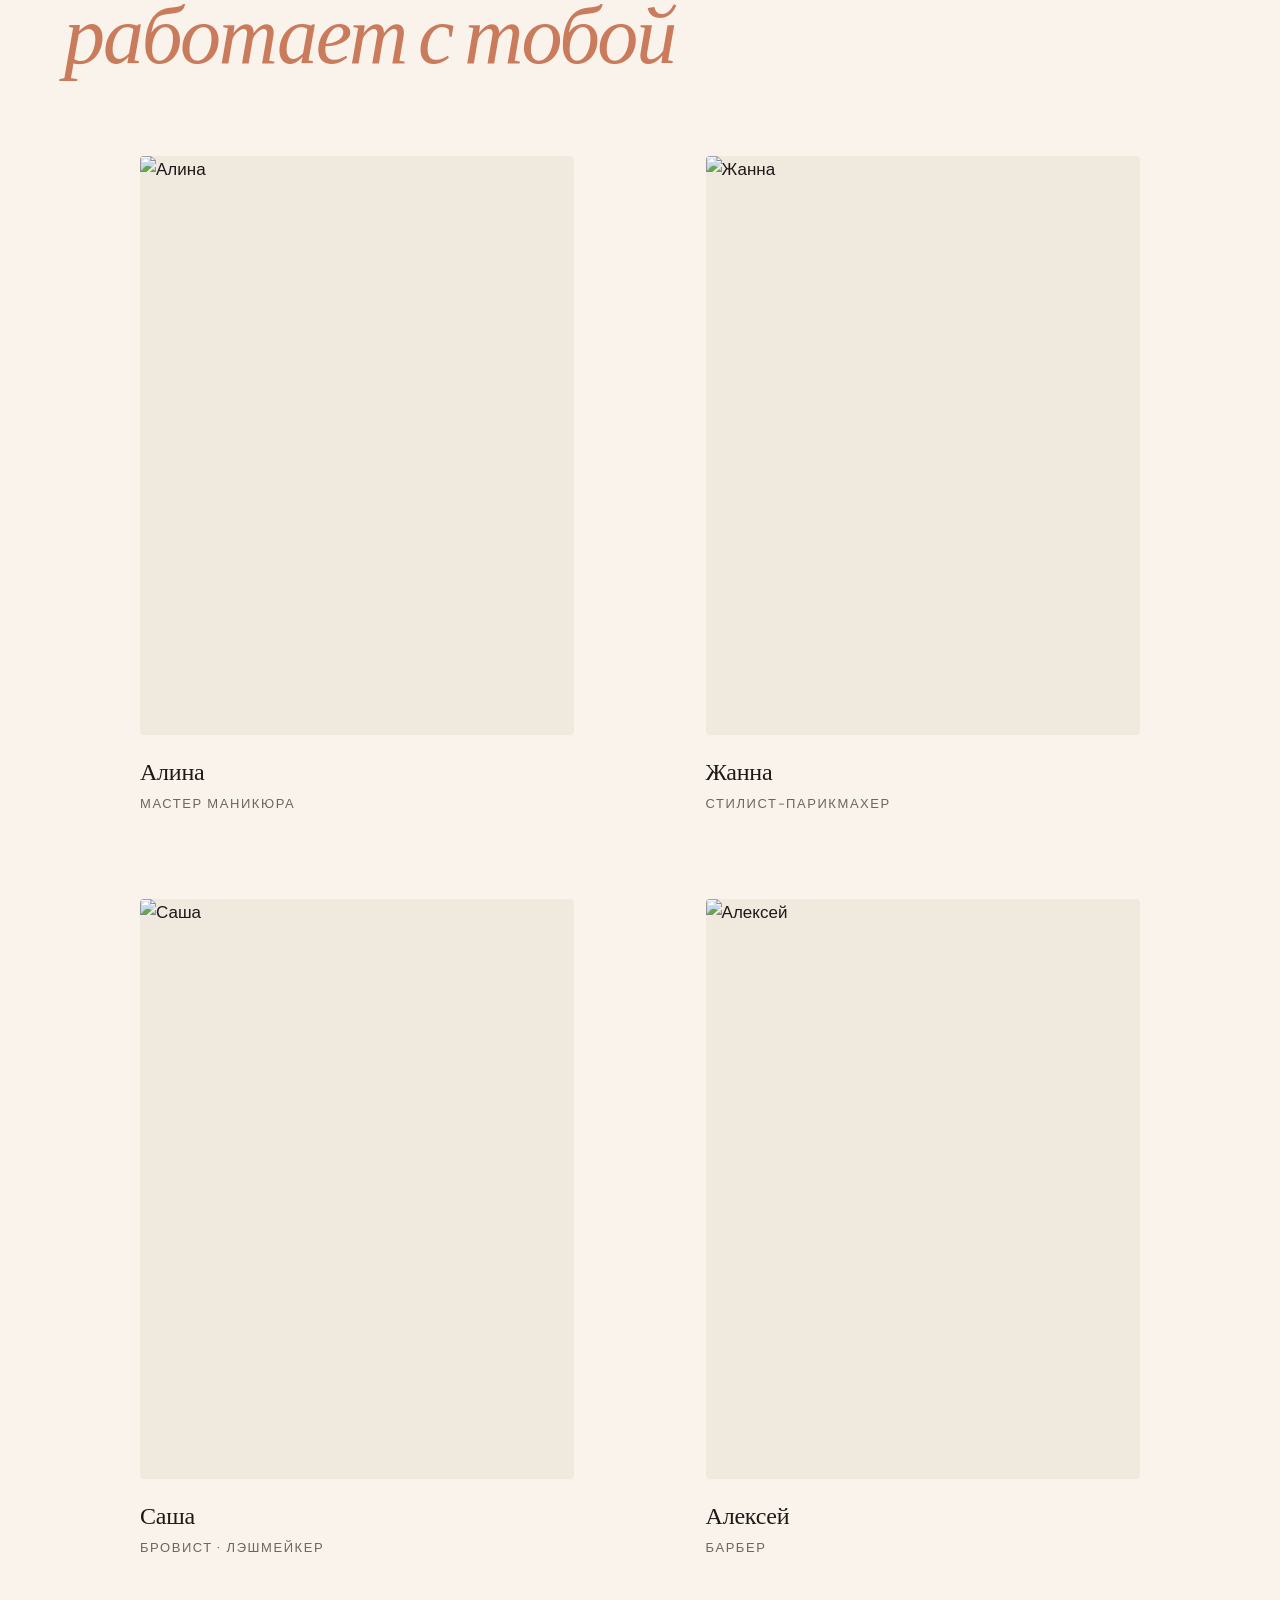
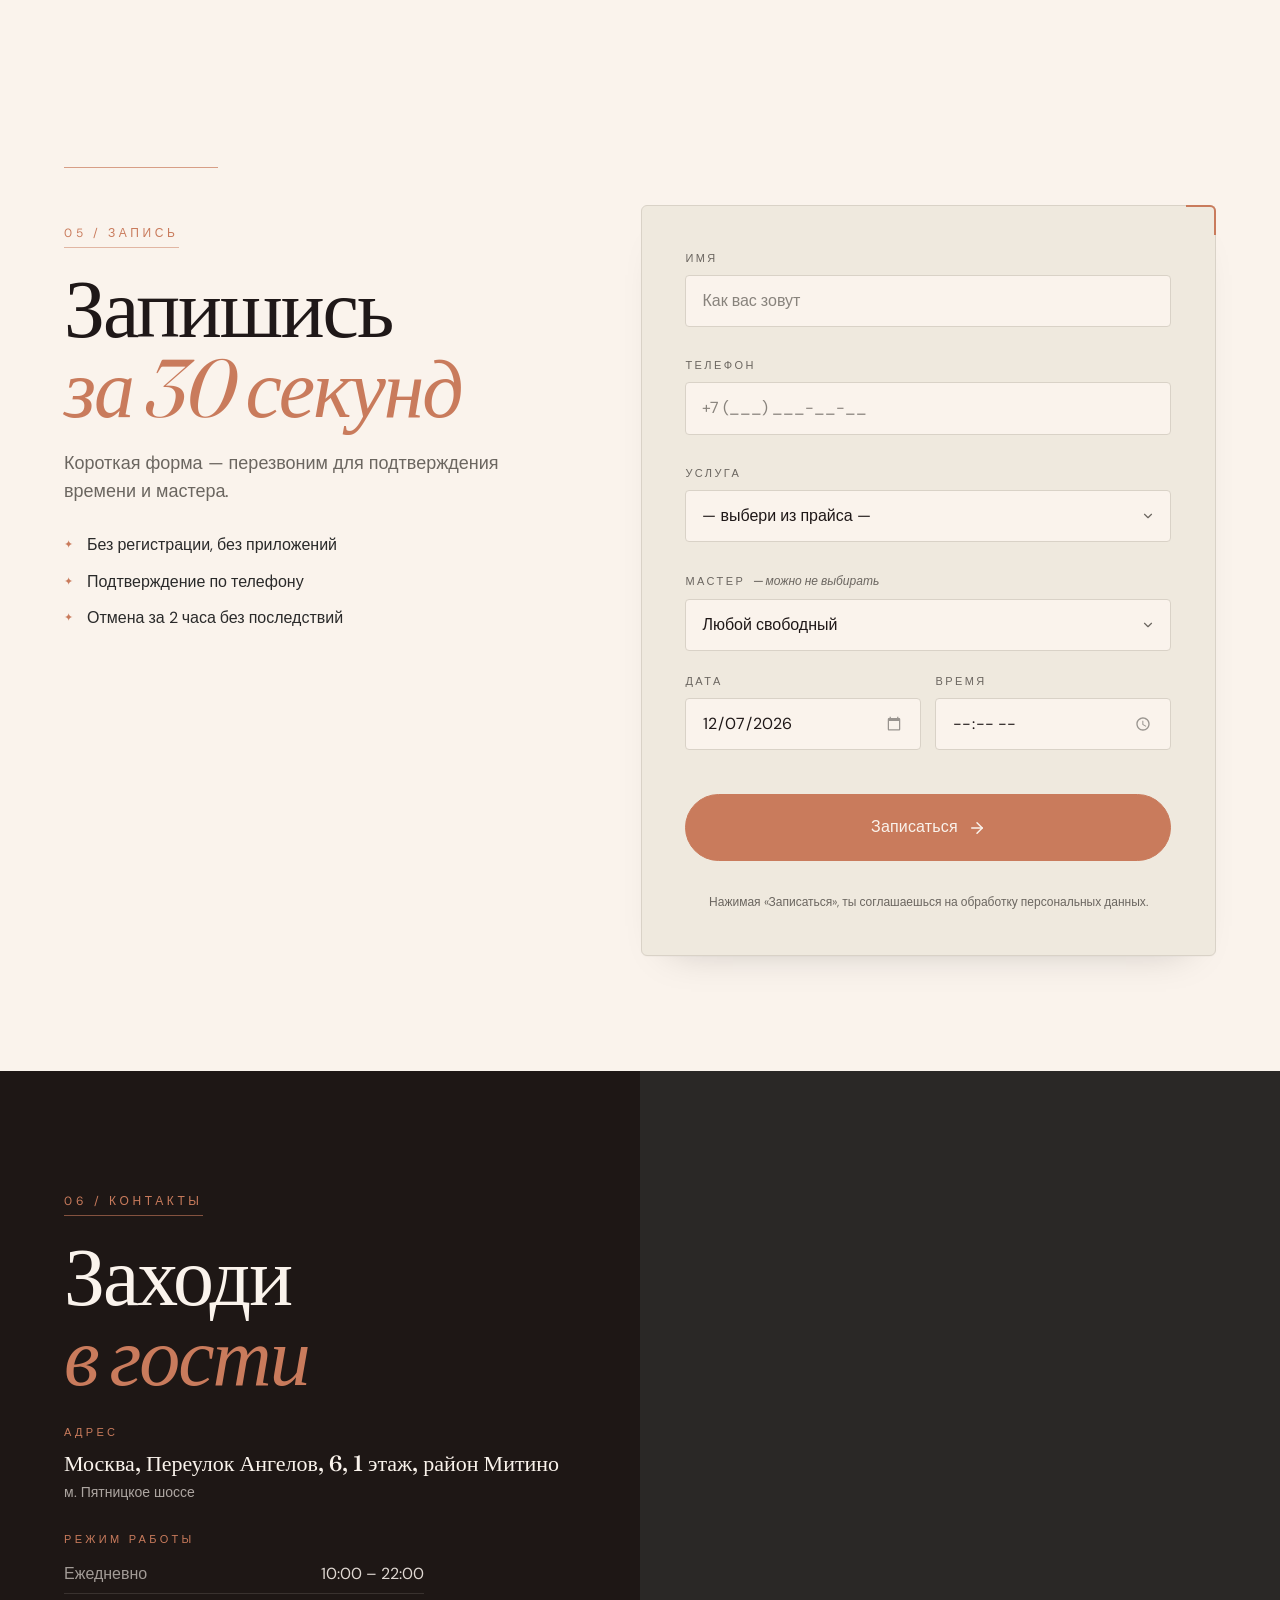
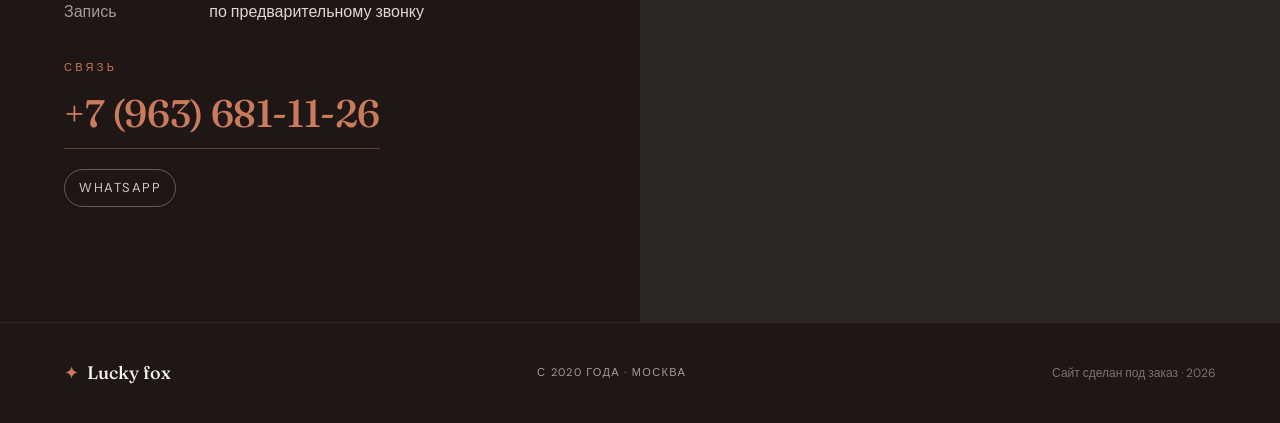
==== commit 443ab56e: "Lucky fox: полный прайс через табы (80 услуг, 5 категорий) + скролл «Листайте вниз»" ====
--- a/lucky-fox.html
+++ b/lucky-fox.html
@@ -235,12 +235,15 @@
 .hero__address .dot { margin: 0 10px; opacity: .5; }
 .hero__scroll {
   position: absolute;
-  right: var(--section-px); bottom: clamp(20px, 4vw, 36px);
+  left: 50%; bottom: clamp(20px, 4vw, 36px);
+  transform: translateX(-50%);
   font-size: 11px; letter-spacing: .25em; text-transform: uppercase;
   color: color-mix(in srgb, var(--paper) 60%, transparent);
-  writing-mode: vertical-rl;
-  animation: fadeUp 1s 1s both, bounce 2.6s 2s ease-in-out infinite;
-}
+  animation: scrollFadeUp 1s 1s both, scrollBounce 2.6s 2s ease-in-out infinite;
+  pointer-events: none;
+}
+@keyframes scrollFadeUp { from { opacity: 0; transform: translate(-50%, 24px); } to { opacity: 1; transform: translate(-50%, 0); } }
+@keyframes scrollBounce { 0%, 100% { transform: translate(-50%, 0); } 50% { transform: translate(-50%, 8px); } }
 @keyframes fadeUp { from { opacity: 0; transform: translateY(24px); } to { opacity: 1; transform: none; } }
 @keyframes bounce { 0%, 100% { transform: translateY(0); } 50% { transform: translateY(8px); } }
 
@@ -483,10 +486,11 @@
 
 /* ===== MASTERS ===== */
 .masters {
-  max-width: var(--max-w); margin: 0 auto;
+  max-width: 1080px;            /* чуть уже — чтобы 2 колонки выглядели плотнее */
+  margin: 0 auto;
   display: grid;
-  grid-template-columns: repeat(3, 1fr);
-  gap: clamp(20px, 3vw, 56px);
+  grid-template-columns: repeat(2, 1fr);
+  gap: clamp(28px, 4vw, 64px);
 }
 .master__photo-wrap {
   aspect-ratio: 3 / 4;
@@ -513,7 +517,6 @@
   text-transform: uppercase;
   color: var(--muted);
 }
-@media (max-width: 820px) { .masters { grid-template-columns: repeat(2, 1fr); } }
 @media (max-width: 480px) { .masters { grid-template-columns: 1fr; } }
 
 /* ===== CONTACTS ===== */
@@ -903,6 +906,80 @@
 .fab:active { transform: scale(.97); background: var(--accent-dark); }
 @media (max-width: 900px) {
   .fab { display: inline-flex; }
+}
+
+/* ===== SERVICES — TABBED (по категориям) ===== */
+.services-root--tabs { max-width: var(--max-w); margin: 0 auto; }
+.srv-nav {
+  display: flex; flex-wrap: wrap; gap: 8px;
+  margin-bottom: 36px;
+  border-bottom: 1px solid var(--line);
+  padding-bottom: 4px;
+}
+.srv-tab {
+  appearance: none; border: 0; background: transparent;
+  padding: 14px 22px; cursor: pointer;
+  display: flex; flex-direction: column; align-items: flex-start; gap: 2px;
+  color: var(--muted); border-bottom: 2px solid transparent; margin-bottom: -1px;
+  transition: color .2s, border-color .2s; text-align: left;
+}
+.srv-tab:hover { color: var(--ink); }
+.srv-tab.is-active { color: var(--accent); border-bottom-color: var(--accent); }
+.srv-tab__name {
+  font-family: var(--display);
+  font-size: clamp(18px, 2vw, 22px);
+  font-weight: 500; letter-spacing: -.01em; line-height: 1;
+}
+.srv-tab__sub {
+  font-size: 11px; letter-spacing: .15em; text-transform: uppercase; color: var(--muted);
+}
+.srv-panel { display: none; }
+.srv-panel.is-active { display: block; animation: fadeUp .35s ease-out; }
+.srv-groups {
+  display: grid;
+  grid-template-columns: repeat(2, minmax(0, 1fr));
+  column-gap: 56px; row-gap: 36px;
+}
+.srv-group { break-inside: avoid; }
+.srv-group__title {
+  font-family: var(--display);
+  font-size: clamp(20px, 2.1vw, 26px);
+  font-weight: 500; letter-spacing: -.01em; color: var(--ink);
+  margin: 0 0 14px; padding-bottom: 10px;
+  border-bottom: 1px solid var(--line);
+}
+.srv-list { list-style: none; margin: 0; padding: 0; }
+.srv-row {
+  display: grid; grid-template-columns: 1fr auto auto;
+  align-items: baseline; gap: 10px; padding: 12px 0;
+  border-bottom: 1px solid color-mix(in srgb, var(--line) 60%, transparent);
+}
+.srv-row:last-child { border-bottom: 0; }
+.srv-row__title { font-size: 15px; line-height: 1.4; color: var(--ink); }
+.srv-row__note {
+  display: block; font-size: 12px; color: var(--muted);
+  letter-spacing: .02em; margin-top: 2px;
+}
+.srv-row__dots {
+  border-bottom: 1px dotted color-mix(in srgb, var(--ink) 30%, transparent);
+  height: 1px; align-self: end; margin-bottom: 6px; min-width: 16px;
+}
+.srv-row__price {
+  font-family: var(--display);
+  font-size: 16px; font-weight: 500;
+  color: var(--accent); white-space: nowrap; text-align: right;
+}
+@media (max-width: 820px) {
+  .srv-groups { grid-template-columns: 1fr; column-gap: 0; row-gap: 28px; }
+  .srv-nav {
+    flex-wrap: nowrap; overflow-x: auto;
+    -webkit-overflow-scrolling: touch; scrollbar-width: thin;
+  }
+  .srv-tab { padding: 12px 16px; flex-shrink: 0; }
+  .srv-tab__name { font-size: 16px; }
+  .srv-tab__sub { font-size: 10px; }
+  .srv-row { grid-template-columns: 1fr auto; }
+  .srv-row__dots { display: none; }
 }
 
 </style>
@@ -955,7 +1032,7 @@
         <span data-bind="metro">—</span>
       </div>
     </div>
-    <div class="hero__scroll">↓ scroll</div>
+    <div class="hero__scroll">Листайте вниз ↓</div>
   </section>
 
   <!-- УСЛУГИ -->
@@ -967,9 +1044,9 @@
         Фиксированные цены, никаких «допов» в кассе. Что в списке — то и платишь.
       </p>
     </div>
-    <ol class="services" id="services-list">
+    <div class="services-root" id="services-list">
       <!-- наполняется из config.services -->
-    </ol>
+    </div>
   </section>
 
   <!-- ГАЛЕРЕЯ -->
@@ -1211,17 +1288,186 @@
   },
 
   // === Услуги ===
-  // 6 самых популярных позиций — по одной из каждой категории,
-  // чтобы клиент с лендинга сразу понял ширину профиля.
-  // Полный прайс показывает мастер при записи.
-  services: [
-    { title: "Женская стрижка",                 price: "от 1 300 ₽", note: "короткие / средние / длинные" },
-    { title: "Маникюр + покрытие гель-лак",     price: "1 700 ₽",    note: "≈ 1 ч 30 мин" },
-    { title: "Окрашивание Matrix",              price: "от 2 500 ₽", note: "однотонное, любая длина" },
-    { title: "Уход «Абсолютное счастье»",       price: "от 2 500 ₽", note: "восстановление волос" },
-    { title: "Ламинирование ресниц",            price: "2 500 ₽",    note: "+ окрашивание" },
-    { title: "Наращивание ресниц 2D",           price: "от 3 100 ₽", note: "классика / объёмы" },
-  ],
+  // Полный прайс по категориям (5 табов). Цены взяты с 2ГИС.
+  services: {
+    tabs: [
+      {
+        name: "Стрижки и борода",
+        groups: [
+          {
+            title: "Стрижки женские",
+            items: [
+              { title: "Стрижка чёлки", price: "300 ₽" },
+              { title: "Стрижка женская (короткие)", price: "1 300 ₽" },
+              { title: "Стрижка женская (средние)", price: "1 500 ₽" },
+              { title: "Стрижка женская (длинные)", price: "1 800 ₽" },
+              { title: "Стрижка кончиков (одним срезом)", price: "1 000 ₽" },
+            ],
+          },
+          {
+            title: "Стрижки мужские и борода",
+            items: [
+              { title: "Стрижка мужская (классика)", price: "1 000 ₽" },
+              { title: "Стрижка мужская (машинка, 1 насадка)", price: "600 ₽" },
+              { title: "Стрижка мужская (машинка, 2 насадки)", price: "700 ₽" },
+              { title: "Стрижка мужская (удлинённые волосы)", price: "1 000 ₽" },
+              { title: "Мужская стрижка барбер-шоп", price: "1 500 ₽" },
+              { title: "Оформление бороды", price: "300 ₽" },
+              { title: "Моделирование бороды и усов", price: "600 ₽" },
+            ],
+          },
+          {
+            title: "Стрижки детские",
+            items: [
+              { title: "Детская стрижка (короткие)", price: "800 ₽" },
+              { title: "Детская стрижка (средние)", price: "1 000 ₽" },
+              { title: "Детская стрижка (длинные)", price: "1 200 ₽" },
+            ],
+          },
+        ],
+      },
+      {
+        name: "Окрашивание и уход",
+        groups: [
+          {
+            title: "Окрашивание",
+            items: [
+              { title: "Однотонное окрашивание (Matrix) короткие", price: "2 500 ₽" },
+              { title: "Однотонное окрашивание (Matrix) средние", price: "3 000 ₽" },
+              { title: "Однотонное окрашивание (Matrix) длинные", price: "3 500 ₽" },
+              { title: "Однотонное окрашивание (Kapous) короткие", price: "2 500 ₽" },
+              { title: "Однотонное окрашивание (Kapous) средние", price: "3 000 ₽" },
+              { title: "Однотонное окрашивание (Kapous) длинные", price: "3 500 ₽" },
+              { title: "Тонирование (Matrix) короткие", price: "2 500 ₽" },
+              { title: "Тонирование (Matrix) средние", price: "3 000 ₽" },
+              { title: "Тонирование (Matrix) длинные", price: "3 500 ₽" },
+              { title: "Двойной объём", price: "300 ₽" },
+            ],
+          },
+          {
+            title: "Уход",
+            items: [
+              { title: "Уход 4 этапа (короткие волосы)", price: "1 200 ₽" },
+              { title: "Уход 4 этапа (средние волосы)", price: "1 500 ₽" },
+              { title: "Уход 4 этапа (длинные волосы)", price: "1 800 ₽" },
+              { title: "Абсолютное счастье для волос (короткие)", price: "2 500 ₽" },
+              { title: "Абсолютное счастье для волос (средние)", price: "3 000 ₽" },
+              { title: "Абсолютное счастье для волос (длинные)", price: "3 500 ₽" },
+              { title: "Абсолютное счастье для волос (очень длинные)", price: "3 500 ₽" },
+              { title: "Абсолютное счастье для волос (при длине)", price: "3 000 ₽" },
+            ],
+          },
+        ],
+      },
+      {
+        name: "Укладка и макияж",
+        groups: [
+          {
+            title: "Укладка / макияж",
+            items: [
+              { title: "Укладка (утюжок, плойка, гофре) короткие", price: "2 500–3 500 ₽" },
+              { title: "Укладка (плойка, гофре, утюжок) средние", price: "3 000 ₽" },
+              { title: "Укладка брашинг", price: "1 300–1 700 ₽" },
+              { title: "Макияж вечерний, коктейльный", price: "2 500–3 500 ₽" },
+              { title: "Косички с канекалоном 60 см", price: "2 700 ₽" },
+            ],
+          },
+        ],
+      },
+      {
+        name: "Брови и ресницы",
+        groups: [
+          {
+            title: "Оформление бровей",
+            items: [
+              { title: "Коррекция + окрашивание краской", price: "1 000 ₽" },
+              { title: "Коррекция + окрашивание хной", price: "1 200 ₽" },
+              { title: "Оформление бровей (мужское)", price: "600–800 ₽" },
+              { title: "Окрашивание бровей хной", price: "800 ₽" },
+              { title: "Долговременная укладка бровей", price: "1 800 ₽", note: "оформление + окрашивание + укладка" },
+            ],
+          },
+          {
+            title: "Ресницы",
+            items: [
+              { title: "Окрашивание ресниц", price: "700 ₽" },
+              { title: "Ламинирование ресниц", price: "2 500 ₽" },
+            ],
+          },
+          {
+            title: "Удаление волос на лице",
+            items: [
+              { title: "1 зона", price: "400 ₽" },
+              { title: "Полностью", price: "800 ₽" },
+              { title: "Бакенбарды", price: "500 ₽" },
+              { title: "Окрашивание краской", price: "500 ₽" },
+            ],
+          },
+          {
+            title: "Перманент / татуаж",
+            items: [
+              { title: "Микроблейдинг", price: "6 000 ₽" },
+              { title: "Пудровое напыление", price: "6 000 ₽" },
+              { title: "Коррекция пудрового напыления", price: "4 000 ₽" },
+              { title: "Перекрытие старого татуажа (пудровое напыление)", price: "6 500 ₽" },
+            ],
+          },
+          {
+            title: "Наращивание ресниц",
+            items: [
+              { title: "Классика", price: "от 2 700 ₽" },
+              { title: "1.5D", price: "2 900 ₽" },
+              { title: "2D", price: "3 100 ₽" },
+              { title: "2.5D", price: "3 300 ₽" },
+              { title: "3D", price: "3 500 ₽" },
+              { title: "4D", price: "3 700 ₽" },
+              { title: "Пучки (полный)", price: "2 000 ₽" },
+              { title: "Снятие ресниц (чужая работа)", price: "600 ₽" },
+            ],
+          },
+        ],
+      },
+      {
+        name: "Маникюр и педикюр",
+        groups: [
+          {
+            title: "Маникюр",
+            items: [
+              { title: "Маникюр (любой вид)", price: "от 1 300 ₽" },
+              { title: "Маникюр женский (гигиенический)", price: "1 400 ₽" },
+              { title: "Маникюр мужской", price: "1 500 ₽" },
+              { title: "Маникюр + покрытие гель-лак (однотонное)", price: "1 700 ₽" },
+              { title: "Маникюр с укреплением гель-лак (без снятия)", price: "1 800 ₽" },
+              { title: "Маникюр + покрытие гель-лак (снятие старого покрытия)", price: "2 000 ₽" },
+              { title: "Снятие + маникюр + покрытие гель-лак", price: "2 100 ₽" },
+              { title: "Система-маникюр укрепление гелем/протеином (женский)", price: "2 300 ₽" },
+            ],
+          },
+          {
+            title: "Педикюр",
+            items: [
+              { title: "Педикюр гигиенический (женский)", price: "2 100 ₽" },
+              { title: "Педикюр гигиенический (мужской)", price: "2 300 ₽" },
+              { title: "Педикюр полный аппаратный", price: "от 2 300 ₽" },
+              { title: "Педикюр пальчиков", price: "от 1 800 ₽" },
+              { title: "Педикюр пальцы + покрытие гель-лак (снятие старого)", price: "от 1 800 ₽" },
+              { title: "Педикюр пальцы + покрытие гель-лак (без снятия)", price: "от 1 800 ₽" },
+              { title: "Снятие + покрытие пальчиков гель-лак", price: "1 500 ₽" },
+            ],
+          },
+          {
+            title: "Укрепление и ремонт",
+            items: [
+              { title: "Укрепление гелем", price: "500 ₽" },
+              { title: "Укрепление акриловой пудрой", price: "700 ₽" },
+              { title: "Укрепление акриловой пудрой (1 палец)", price: "200 ₽" },
+              { title: "Ремонт 1 ногтя", price: "300 ₽" },
+            ],
+          },
+        ],
+      },
+    ],
+  },
 
   // === Hero-фото (тёплый интерьер салона) ===
   hero_image: "https://images.unsplash.com/photo-1562322140-8baeececf3df?w=1800&q=85",
@@ -1390,22 +1636,84 @@
   }
 
   // === 8) Список услуг ===
+  // Поддерживаются 2 формата:
+  //   массив                                → плоский список (как в Lucky fox)
+  //   { tabs: [{ name, groups: [...] }] }   → табы по уровню мастера, внутри группы
   const servicesEl = document.getElementById("services-list");
-  if (servicesEl && Array.isArray(cfg.services)) {
-    servicesEl.innerHTML = cfg.services
-      .map(
-        (s, i) => `
-        <li class="services__item">
-          <span class="services__num">№ ${String(i + 1).padStart(2, "0")}</span>
-          <div>
-            <div class="services__title">${escapeHtml(s.title || "")}</div>
-            ${s.note ? `<div class="services__note">${escapeHtml(s.note)}</div>` : ""}
-          </div>
-          <span class="services__note services__note--desktop">${s.note ? "" : ""}</span>
-          <span class="services__price">${escapeHtml(s.price || "")}</span>
-        </li>`
-      )
-      .join("");
+  if (servicesEl) {
+    if (Array.isArray(cfg.services)) {
+      servicesEl.classList.add("services-root--flat");
+      servicesEl.innerHTML = `<ol class="services">${cfg.services
+        .map(
+          (s, i) => `
+          <li class="services__item">
+            <span class="services__num">№ ${String(i + 1).padStart(2, "0")}</span>
+            <div>
+              <div class="services__title">${escapeHtml(s.title || "")}</div>
+              ${s.note ? `<div class="services__note">${escapeHtml(s.note)}</div>` : ""}
+            </div>
+            <span class="services__price">${escapeHtml(s.price || "")}</span>
+          </li>`
+        )
+        .join("")}</ol>`;
+    } else if (cfg.services && Array.isArray(cfg.services.tabs)) {
+      const tabs = cfg.services.tabs;
+      servicesEl.classList.add("services-root--tabs");
+      const navHTML = tabs
+        .map(
+          (t, i) => `
+          <button type="button" class="srv-tab ${i === 0 ? "is-active" : ""}" data-tab="${i}">
+            <span class="srv-tab__name">${escapeHtml(t.name || "")}</span>
+            ${t.subtitle ? `<span class="srv-tab__sub">${escapeHtml(t.subtitle)}</span>` : ""}
+          </button>`
+        )
+        .join("");
+      const panelsHTML = tabs
+        .map(
+          (t, i) => `
+          <div class="srv-panel ${i === 0 ? "is-active" : ""}" data-panel="${i}">
+            <div class="srv-groups">
+              ${(t.groups || [])
+                .map(
+                  (g) => `
+                  <section class="srv-group">
+                    <h3 class="srv-group__title">${escapeHtml(g.title || "")}</h3>
+                    <ul class="srv-list">
+                      ${(g.items || [])
+                        .map(
+                          (it) => `
+                          <li class="srv-row">
+                            <span class="srv-row__title">
+                              ${escapeHtml(it.title || "")}
+                              ${it.note ? `<span class="srv-row__note">${escapeHtml(it.note)}</span>` : ""}
+                            </span>
+                            <span class="srv-row__dots" aria-hidden="true"></span>
+                            <span class="srv-row__price">${escapeHtml(it.price || "")}</span>
+                          </li>`
+                        )
+                        .join("")}
+                    </ul>
+                  </section>`
+                )
+                .join("")}
+            </div>
+          </div>`
+        )
+        .join("");
+      servicesEl.innerHTML = `
+        <div class="srv-nav" role="tablist">${navHTML}</div>
+        <div class="srv-panels">${panelsHTML}</div>`;
+      // Переключение табов
+      const tabBtns = servicesEl.querySelectorAll(".srv-tab");
+      const panels = servicesEl.querySelectorAll(".srv-panel");
+      tabBtns.forEach((btn) => {
+        btn.addEventListener("click", () => {
+          const idx = btn.dataset.tab;
+          tabBtns.forEach((b) => b.classList.toggle("is-active", b === btn));
+          panels.forEach((p) => p.classList.toggle("is-active", p.dataset.panel === idx));
+        });
+      });
+    }
   }
 
   // === 9) Галерея ===
@@ -1553,11 +1861,25 @@
 
     // 1) Заполняем dropdown'ы из конфига
     const serviceSelect = form.querySelector("#b-service");
-    if (serviceSelect && Array.isArray(cfg.services)) {
-      cfg.services.forEach((s) => {
+    if (serviceSelect) {
+      // Сплющиваем услуги в плоский список (поддержка и массива, и табов)
+      const flat = [];
+      if (Array.isArray(cfg.services)) {
+        cfg.services.forEach((s) => flat.push(s));
+      } else if (cfg.services && Array.isArray(cfg.services.tabs)) {
+        cfg.services.tabs.forEach((tab) => {
+          (tab.groups || []).forEach((g) => {
+            (g.items || []).forEach((it) =>
+              flat.push({ ...it, tab: tab.name })
+            );
+          });
+        });
+      }
+      flat.forEach((s) => {
         const opt = document.createElement("option");
-        opt.value = s.title;
-        opt.textContent = `${s.title} — ${s.price}`;
+        const label = s.tab ? `${s.title} (${s.tab})` : s.title;
+        opt.value = label;
+        opt.textContent = `${label} — ${s.price}`;
         serviceSelect.appendChild(opt);
       });
     }
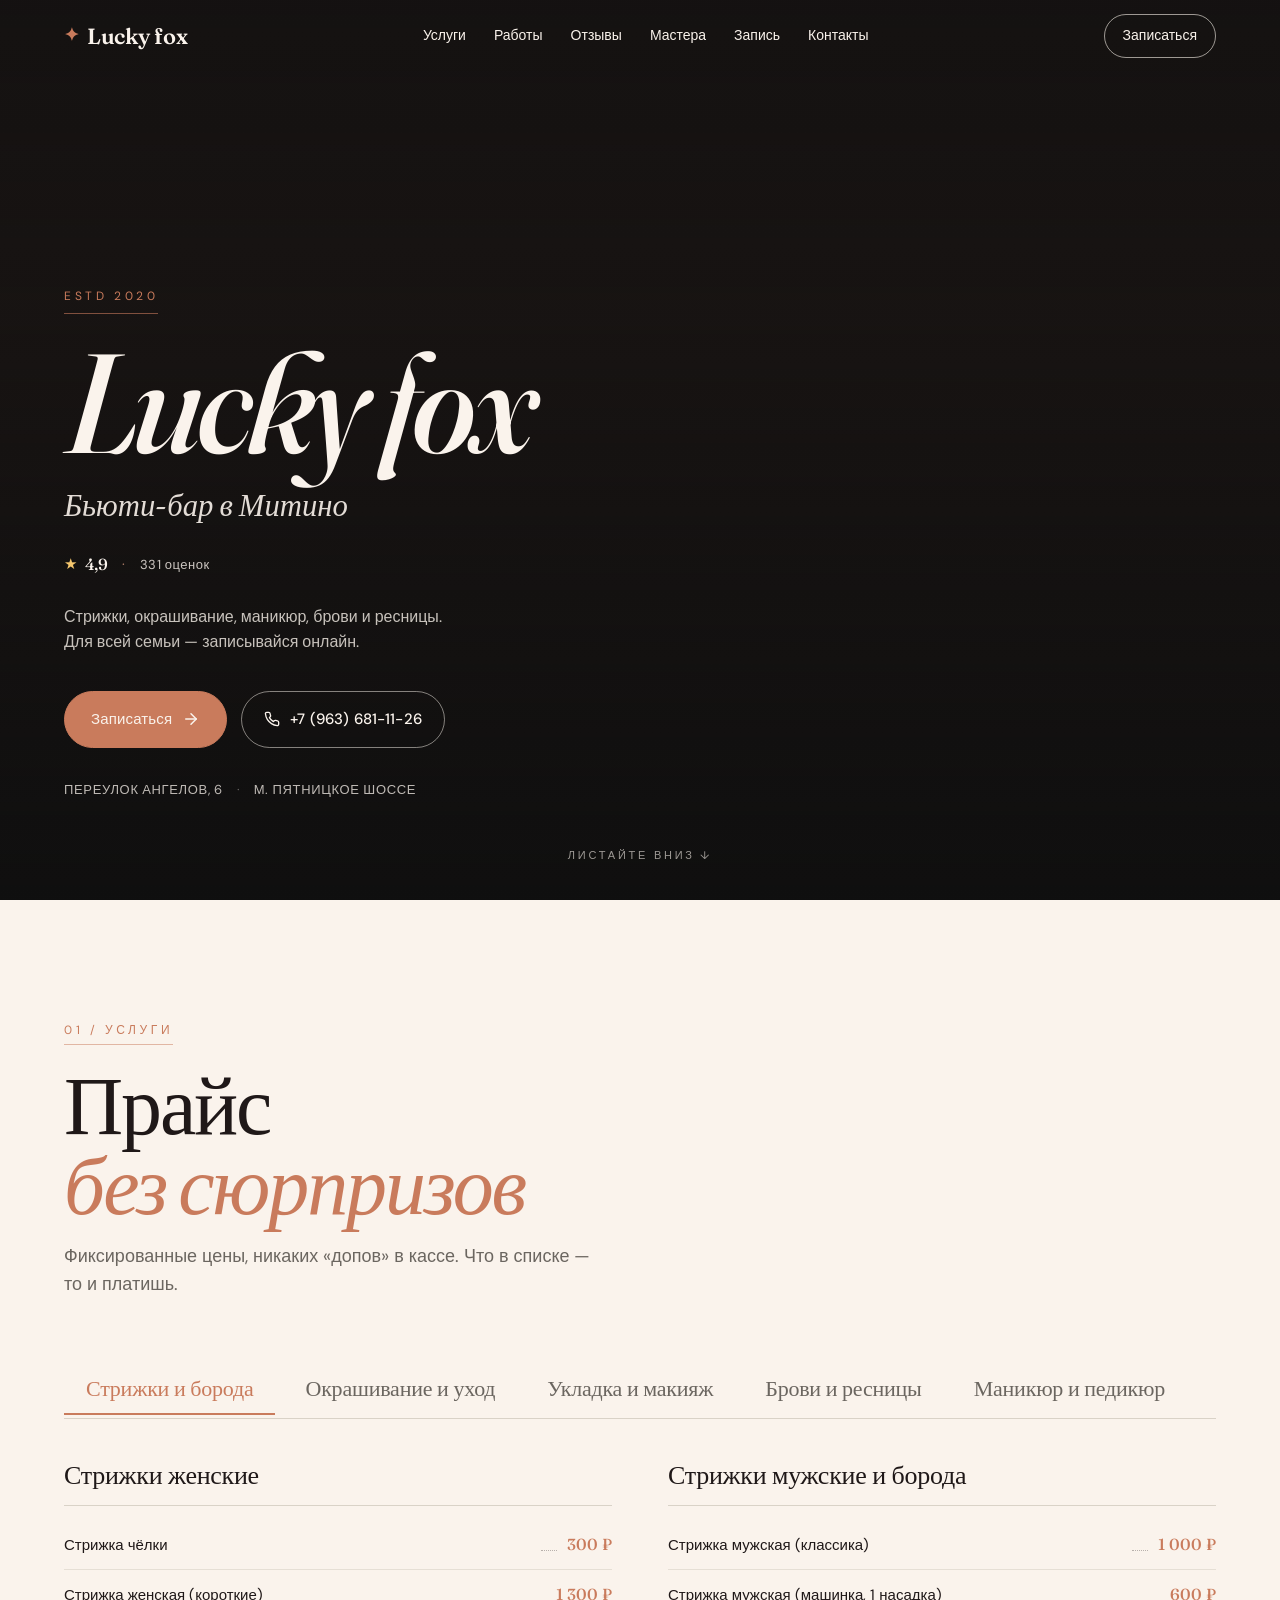
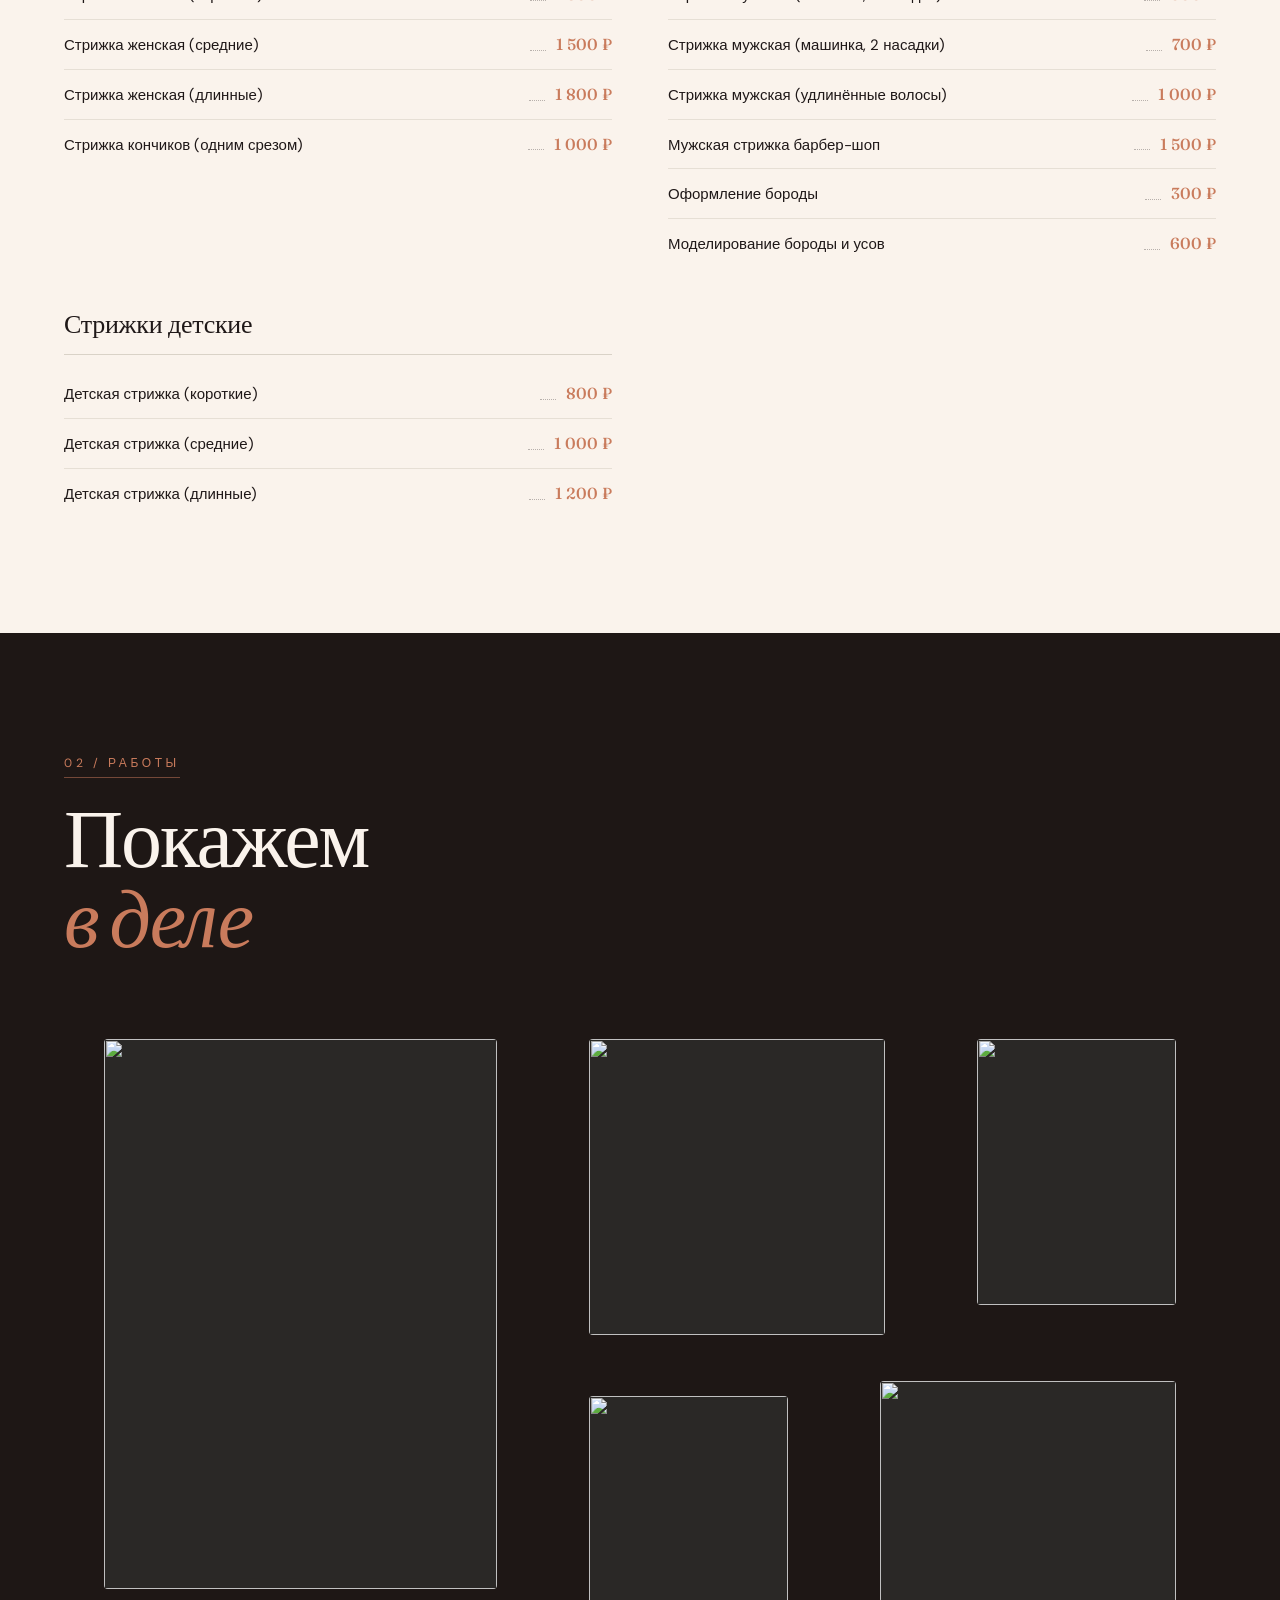
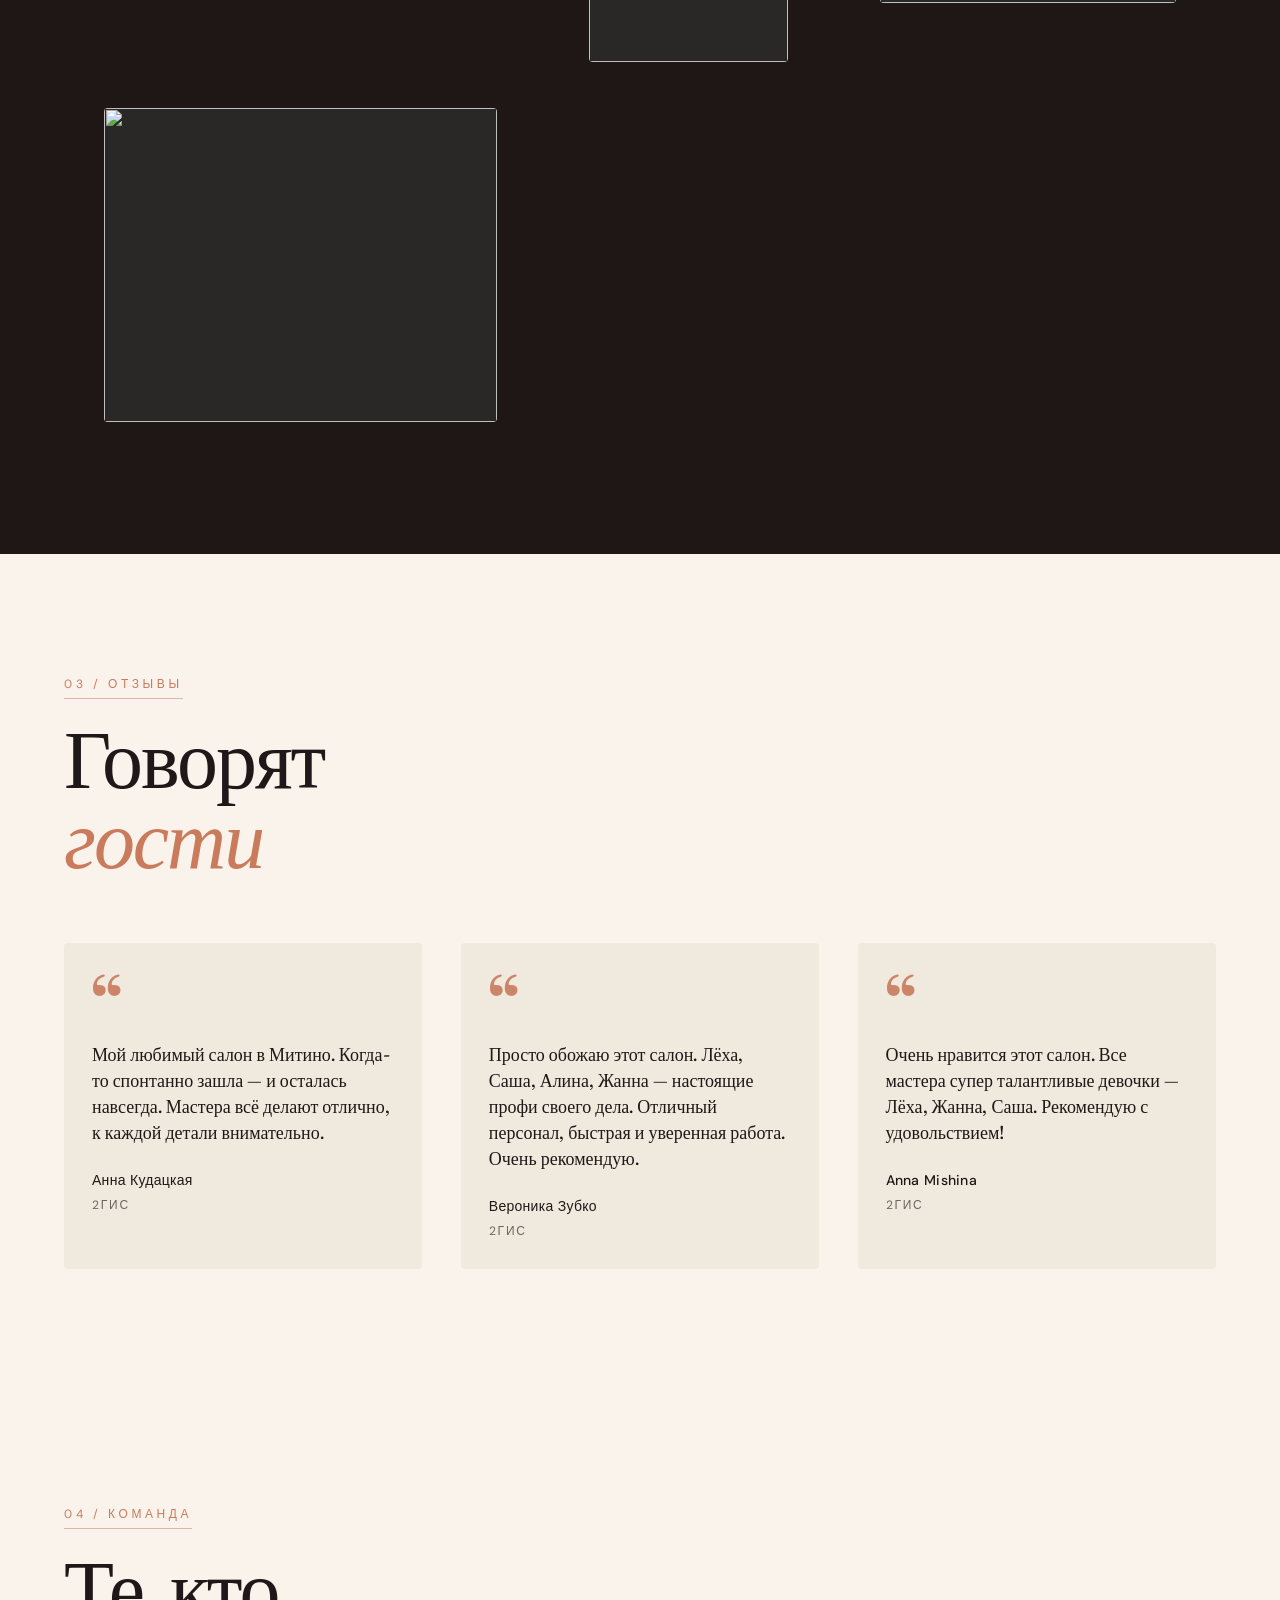
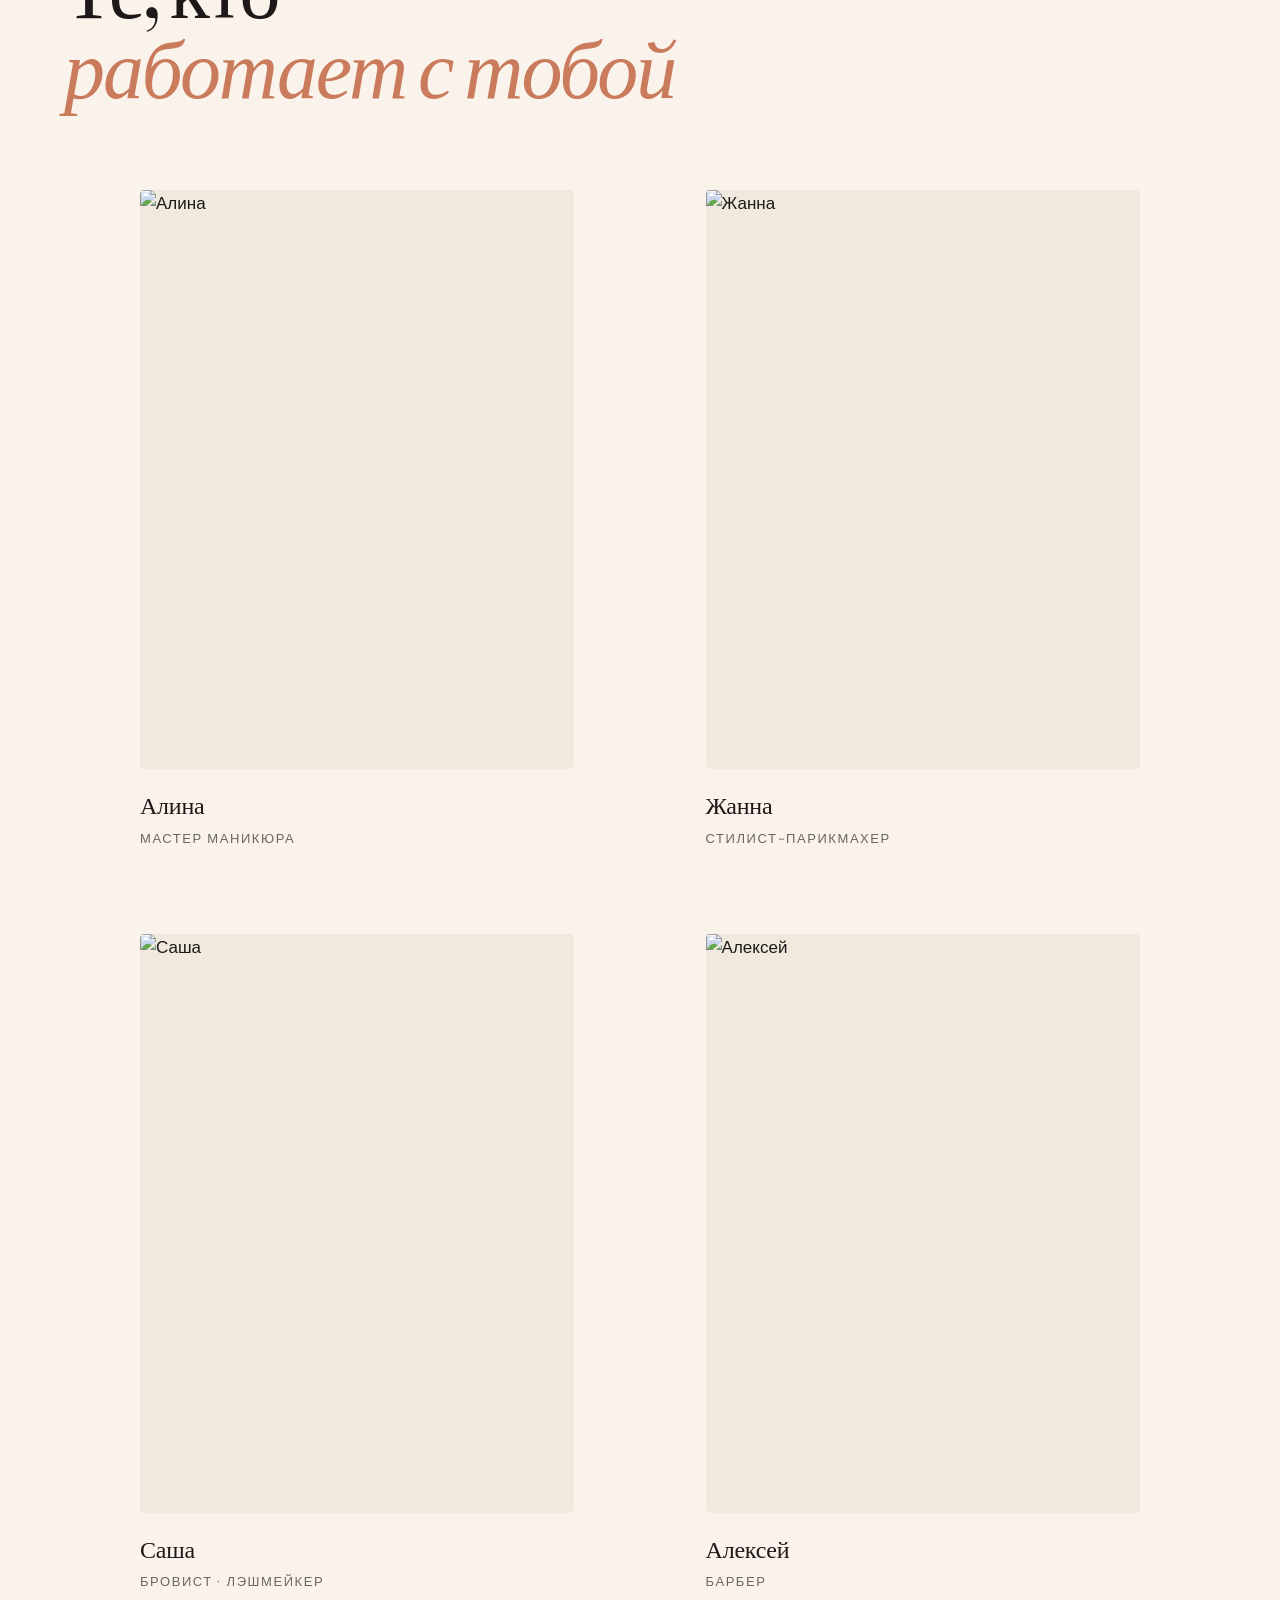
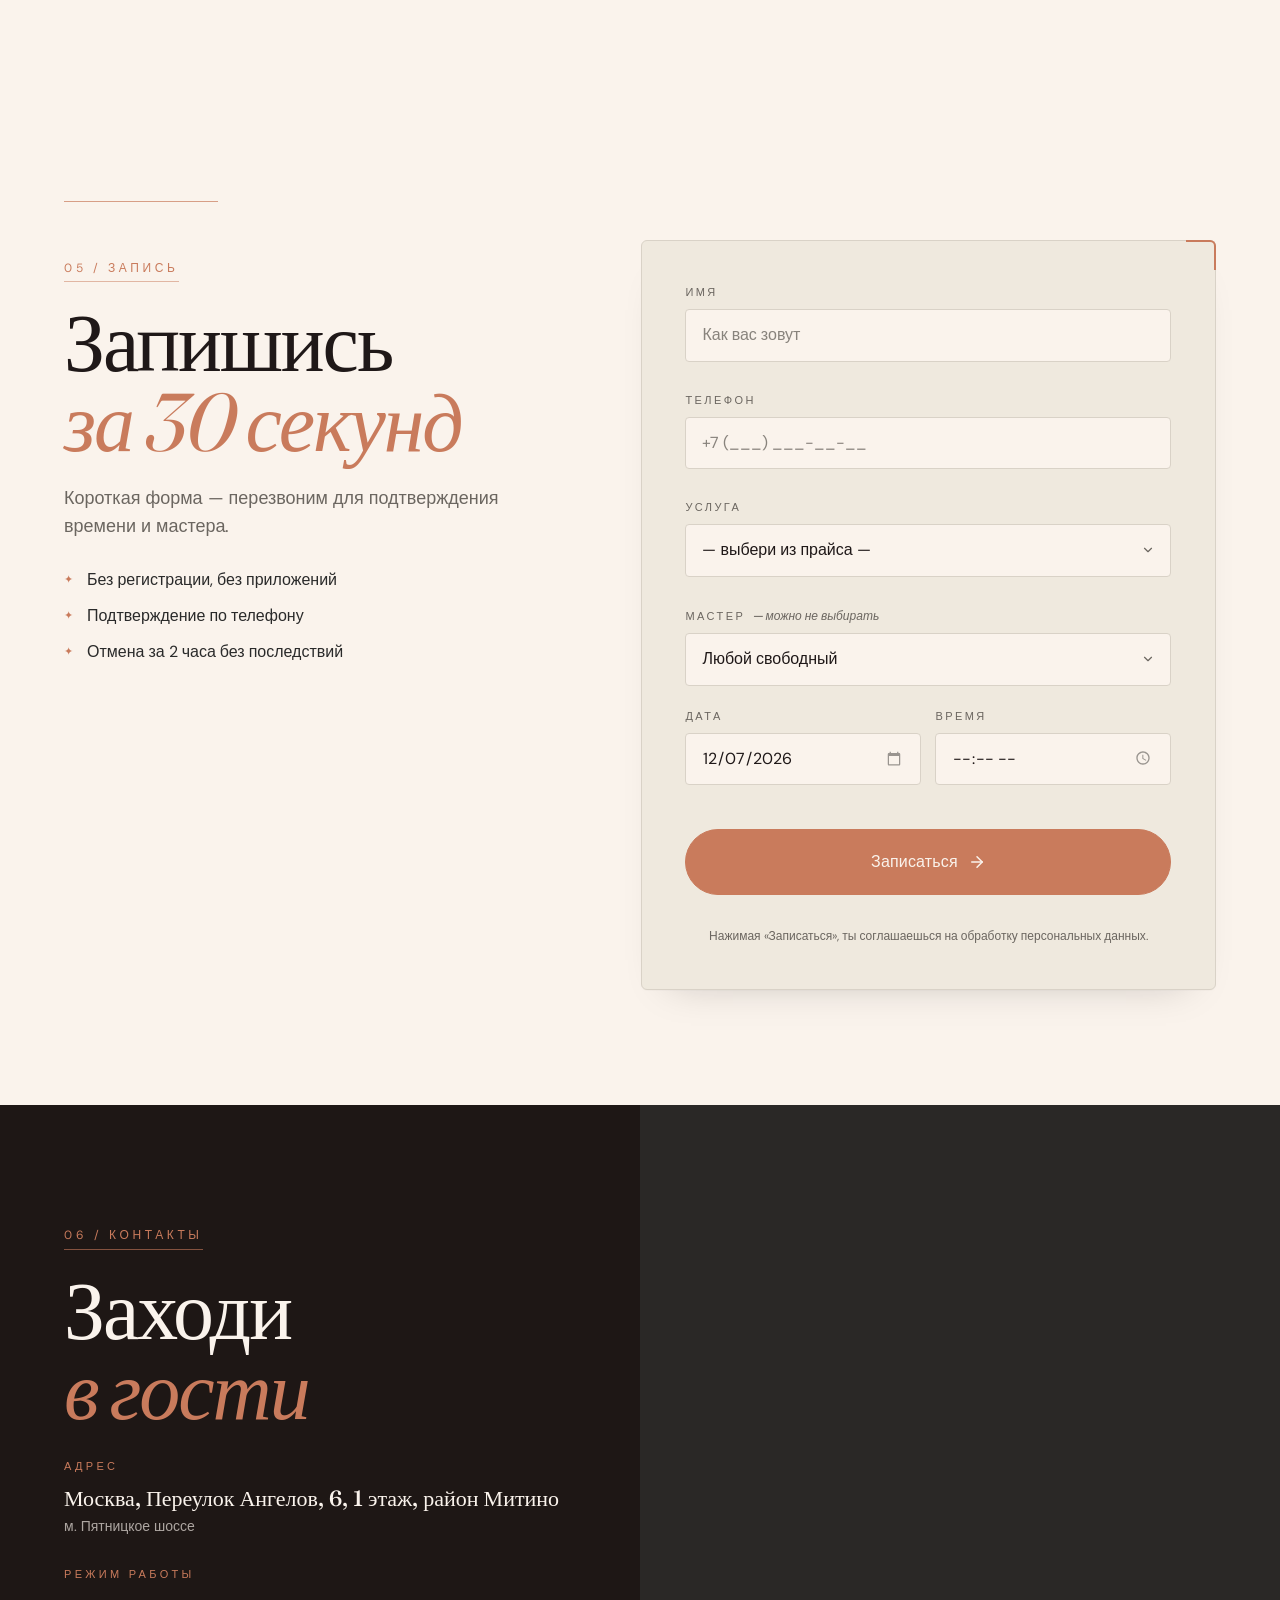
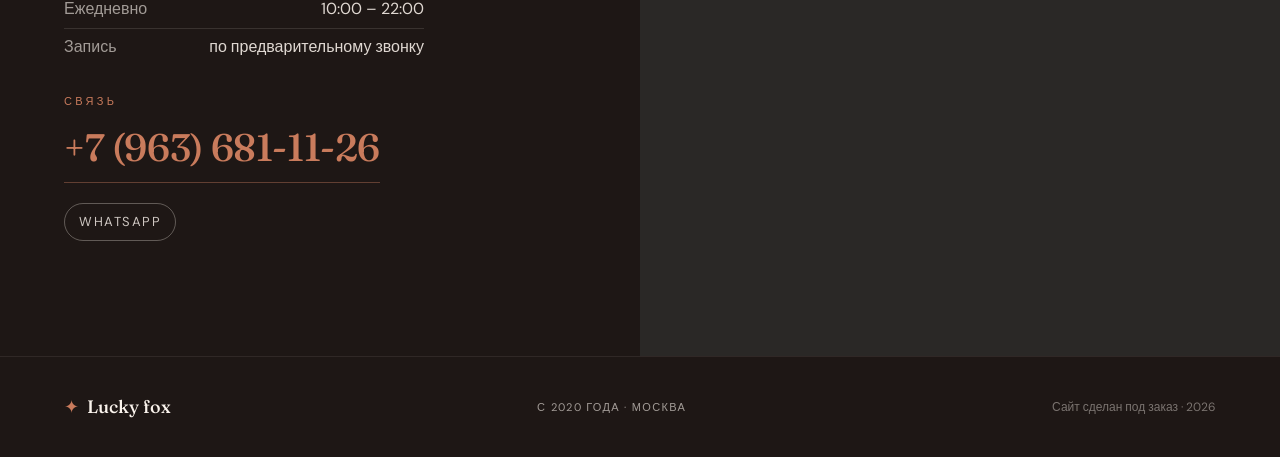
==== commit 5f0f0089: "Lucky fox: фикс обрезки кавычек на iOS (italic клипал глиф)" ====
--- a/lucky-fox.html
+++ b/lucky-fox.html
@@ -447,19 +447,22 @@
 }
 .review {
   position: relative;
-  padding: 32px 28px 28px;
+  padding: 24px 28px 28px;
   background: var(--paper-soft);
   border-radius: 4px;
+  display: flex;
+  flex-direction: column;
 }
 .review__mark {
   font-family: var(--display);
-  font-style: italic;
-  font-size: 92px;
+  font-style: normal;
+  font-weight: 700;
+  font-size: 64px;
   color: var(--accent);
-  line-height: .5;
-  position: absolute;
-  top: 28px; left: 22px;
-  opacity: .85;
+  line-height: 1.1;
+  display: block;
+  margin: 0 0 4px;
+  opacity: .9;
 }
 .review__text {
   font-family: var(--display);
@@ -467,8 +470,7 @@
   font-weight: 400;
   line-height: 1.45;
   color: var(--ink);
-  margin: 32px 0 24px;
-  position: relative;
+  margin: 0 0 24px;
 }
 .review__author {
   font-size: 14px;
